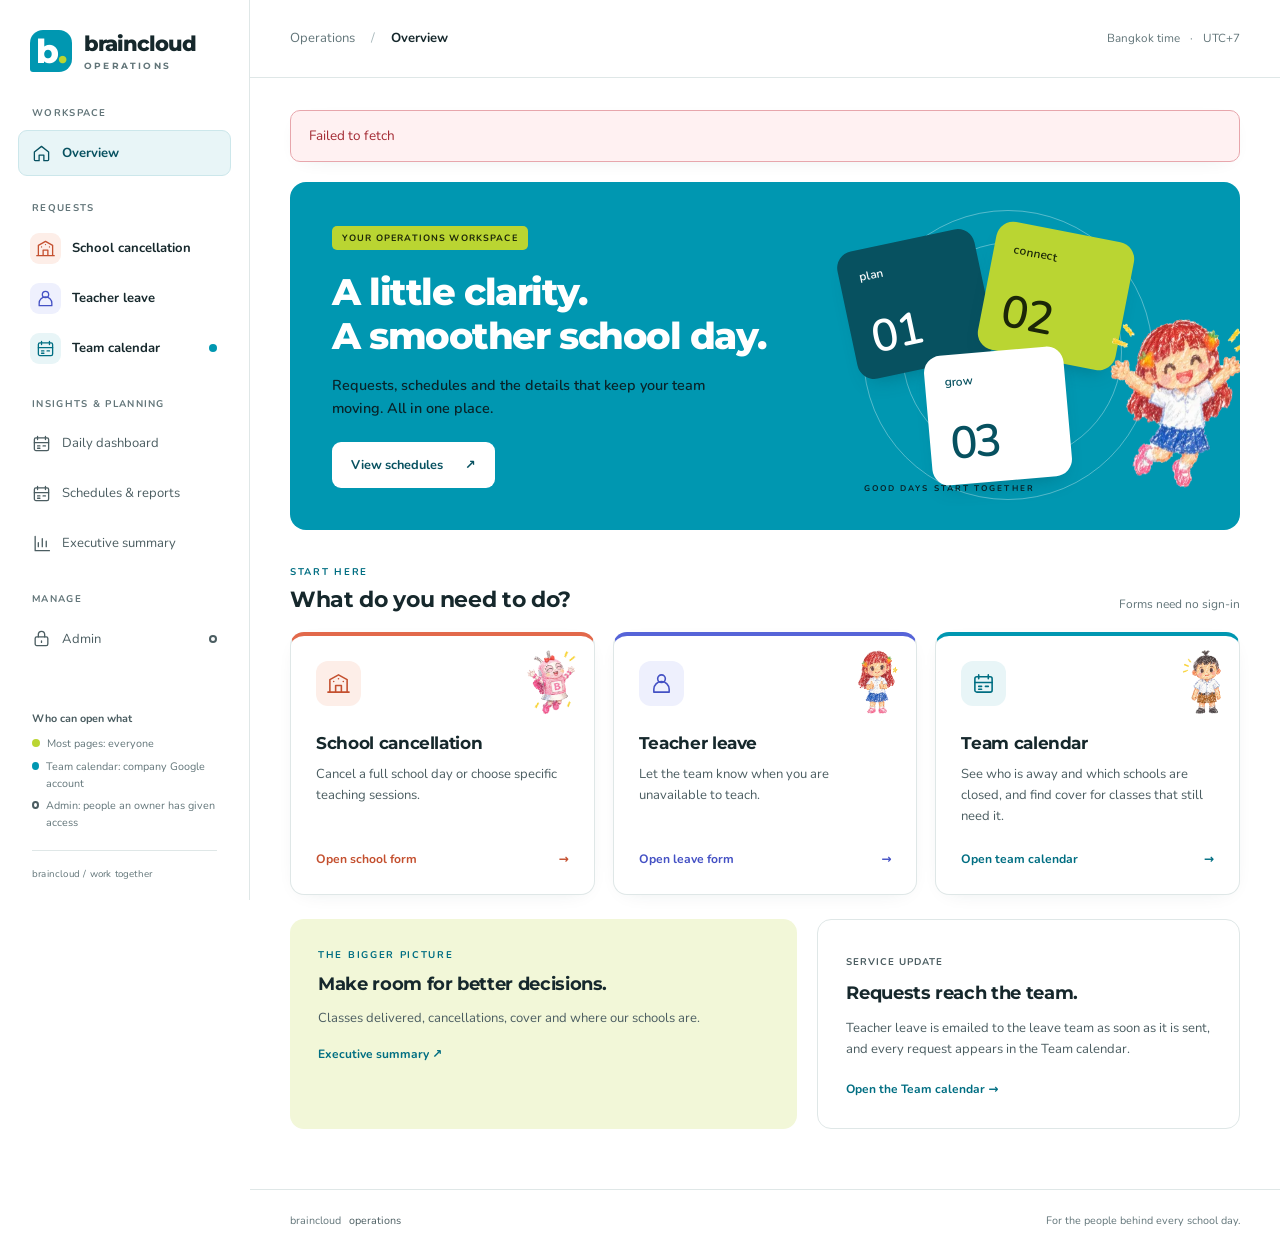
==== index.html @ 715a1a5d "Panels close with a click outside; title and Close stay pinned" ====
<!doctype html>
<html lang="en">
  <head>
    <meta charset="utf-8" />
    <meta
      name="viewport"
      content="width=device-width,initial-scale=1,viewport-fit=cover"
    />
    <!-- Google sign-in reads the page origin from the referrer; send only the
         origin to other sites (never the path or #fragment). The LINE entry
         pages keep no-referrer because their address can carry a token. -->
    <meta name="referrer" content="strict-origin-when-cross-origin" />
    <meta
      http-equiv="Content-Security-Policy"
      content="default-src 'self'; script-src 'self' https://accounts.google.com/gsi/client; style-src 'self' https://accounts.google.com/gsi/style; frame-src https://accounts.google.com/gsi/; img-src 'self' data: blob: https://profile.line-scdn.net; connect-src 'self' https://*.supabase.co https://accounts.google.com/gsi/; object-src 'none'; base-uri 'none'; form-action 'self'"
    />
    <title>Braincloud Operations</title>
    <link rel="stylesheet" href="styles.css?v=10f38cf10e5f" />
  </head>
  <body>
    <a class="skip-link" href="#main-content">Skip to content</a>
    <header class="app-header">
      <div class="header-location">
        <span class="header-product">Operations</span
        ><span class="header-divider" aria-hidden="true">/</span
        ><span id="page-name">Overview</span>
      </div>
      <div class="header-tools">
        <span class="timezone"
          >Bangkok time <span aria-hidden="true">·</span> UTC+7</span
        ><button
          id="menu-toggle"
          type="button"
          class="secondary"
          aria-expanded="false"
          aria-controls="primary-navigation"
          hidden=""
        >
          Menu
        </button>
      </div>
    </header>
    <aside class="sidebar" id="primary-navigation">
      <a class="brand" href="#home"
        ><span class="brand-mark" aria-hidden="true">b<span>.</span></span
        ><span
          >braincloud<span class="brand-subtitle">OPERATIONS</span></span
        ></a
      >
      <nav aria-label="Main navigation">
        <p class="nav-label">Workspace</p>
        <a href="#home"
          ><span class="nav-icon" data-icon="home" aria-hidden="true"></span
          >Overview</a
        >
        <p class="nav-label">Requests</p>
        <a href="#school" data-accent="school"
          ><span class="nav-icon" data-icon="school" aria-hidden="true"></span
          >School cancellation</a
        >
        <a href="#teacher" data-accent="teacher"
          ><span class="nav-icon" data-icon="teacher" aria-hidden="true"></span
          >Teacher leave</a
        >
        <a href="#calendar" data-accent="calendar"
          ><span class="nav-icon" data-icon="calendar" aria-hidden="true"></span
          >Team calendar<span
            class="legend-dot is-company nav-dot"
            title="Company Google account"
          ></span
        ></a>
        <p class="nav-label">Insights &amp; planning</p>
        <a href="#dashboard"
          ><span class="nav-icon" data-icon="calendar" aria-hidden="true"></span
          >Daily dashboard</a
        >
        <a href="#operations" data-need="teachers.profile" hidden=""
          ><span class="nav-icon" data-icon="chart" aria-hidden="true"></span
          >Timeline &amp; cover</a
        >
        <a href="#reports"
          ><span class="nav-icon" data-icon="calendar" aria-hidden="true"></span
          >Schedules &amp; reports</a
        >
        <a href="#executive"
          ><span class="nav-icon" data-icon="chart" aria-hidden="true"></span
          >Executive summary</a
        >
        <p class="nav-label">Manage</p>
        <a href="#admin"
          ><span class="nav-icon" data-icon="lock" aria-hidden="true"></span
          >Admin<span
            class="legend-dot is-admin nav-dot"
            title="People an owner has given access"
          ></span
        ></a>
        <a id="open-outside" class="nav-outside" href="./" hidden=""
          ><span class="nav-icon" data-icon="chart" aria-hidden="true"></span
          >Open the full site in your browser</a
        >
      </nav>
      <div id="account" class="account-card" hidden="">
        <span class="small-label">Signed in</span>
        <p>
          <strong id="account-email"></strong>
          <span id="account-role" class="account-role"></span>
          <span id="account-expiry" class="account-role"></span>
        </p>
        <button id="account-signout" type="button" class="secondary small">
          Sign out
        </button>
      </div>
      <div class="sidebar-note">
        <span class="small-label">Who can open what</span>
        <ul class="access-legend">
          <li><span class="legend-dot is-open"></span>Most pages: everyone</li>
          <li>
            <span class="legend-dot is-company"></span>Team calendar: company
            Google account
          </li>
          <li>
            <span class="legend-dot is-admin"></span>Admin: people an owner has
            given access
          </li>
        </ul>
        <span class="sidebar-signature" aria-hidden="true"
          >braincloud / work together</span
        >
      </div>
    </aside>
    <main id="main-content" tabindex="-1">
      <p id="environment" class="notice" hidden=""></p>
      <p id="message" role="status" aria-live="polite"></p>
      <section id="home">
        <div class="home-hero">
          <div class="hero-copy">
            <p class="eyebrow">YOUR OPERATIONS WORKSPACE</p>
            <h1>A little clarity.<br />A smoother school day.</h1>
            <p>
              Requests, schedules and the details that keep your team moving.
              All in one place.
            </p>
            <a class="button-link hero-action" href="#reports"
              >View schedules <span aria-hidden="true">↗</span></a
            >
          </div>
          <div class="hero-art" aria-hidden="true">
            <div class="orbit orbit-one"></div>
            <div class="orbit orbit-two"></div>
            <div class="art-tile tile-teal"><span>plan</span><b>01</b></div>
            <div class="art-tile tile-lime"><span>connect</span><b>02</b></div>
            <div class="art-tile tile-white"><span>grow</span><b>03</b></div>
            <span class="art-caption">GOOD DAYS START TOGETHER</span>
            <img
              class="hero-mascot"
              src="characters/girl-cheer.webp?v=10f38cf10e5f"
              alt=""
              loading="lazy"
              decoding="async"
              draggable="false"
            />
          </div>
        </div>
        <div class="section-heading">
          <div>
            <p class="eyebrow">START HERE</p>
            <h2>What do you need to do?</h2>
          </div>
          <span class="subtle">Forms need no sign-in</span>
        </div>
        <div class="cards action-cards">
          <a href="#school" data-accent="school"
            ><span class="card-top"
              ><span
                class="card-icon teal"
                data-icon="school"
                aria-hidden="true"
              ></span
              ><img
                class="card-character"
                src="characters/robot-b-cheer.webp?v=10f38cf10e5f"
                alt=""
                loading="lazy"
                decoding="async"
                draggable="false"
            /></span>
            <h2>School cancellation</h2>
            <p>
              Cancel a full school day or choose specific teaching sessions.
            </p>
            <span class="card-link"
              >Open school form <span aria-hidden="true">→</span></span
            ></a
          >
          <a href="#teacher" data-accent="teacher"
            ><span class="card-top"
              ><span
                class="card-icon lime"
                data-icon="teacher"
                aria-hidden="true"
              ></span
              ><img
                class="card-character"
                src="characters/girl-thumbs.webp?v=10f38cf10e5f"
                alt=""
                loading="lazy"
                decoding="async"
                draggable="false"
            /></span>
            <h2>Teacher leave</h2>
            <p>Let the team know when you are unavailable to teach.</p>
            <span class="card-link"
              >Open leave form <span aria-hidden="true">→</span></span
            ></a
          >
          <a href="#calendar" data-accent="calendar"
            ><span class="card-top"
              ><span
                class="card-icon neutral"
                data-icon="calendar"
                aria-hidden="true"
              ></span
              ><img
                class="card-character"
                src="characters/boy-neutral.webp?v=10f38cf10e5f"
                alt=""
                loading="lazy"
                decoding="async"
                draggable="false"
            /></span>
            <h2>Team calendar</h2>
            <p>
              See who is away and which schools are closed, and find cover for
              classes that still need it.
            </p>
            <span class="card-link"
              >Open team calendar <span aria-hidden="true">→</span></span
            ></a
          >
        </div>
        <div class="home-bottom">
          <div class="insights-panel">
            <p class="eyebrow">THE BIGGER PICTURE</p>
            <h2>Make room for better decisions.</h2>
            <p>
              Classes delivered, cancellations, cover and where our schools are.
            </p>
            <div class="text-links">
              <a href="#executive"
                >Executive summary <span aria-hidden="true">↗</span></a
              >
            </div>
          </div>
          <aside class="notice-panel">
            <span class="status-tag">Service update</span>
            <h2>Requests reach the team.</h2>
            <p>
              Teacher leave is emailed to the leave team as soon as it is sent,
              and every request appears in the Team calendar.
            </p>
            <a href="#calendar"
              >Open the Team calendar <span aria-hidden="true">→</span></a
            >
          </aside>
        </div>
      </section>
      <section id="school" hidden="" class="workspace-page">
        <div class="page-heading has-mascot" data-accent="school">
          <img
            class="hero-character"
            src="characters/robot-b-cheer.webp?v=10f38cf10e5f"
            alt=""
            loading="lazy"
            decoding="async"
            draggable="false"
          />
          <p class="eyebrow">SCHOOL REQUEST</p>
          <span class="access-chip" data-access="open">Open to everyone</span>
          <h1>School cancellation</h1>
          <p class="lead">
            Keep teaching plans up to date. Submit a full-day or
            selected-session cancellation.
          </p>
        </div>

        <div class="form-layout">
          <form id="school-form">
            <fieldset class="form-section">
              <legend><span class="step-number">01</span>School details</legend>
              <p class="field-note">
                Tell us which school this request is for.
              </p>
              <label
                >Submitted by<input
                  name="user_name"
                  required=""
                  maxlength="120"
                  autocomplete="name"
                  placeholder="Your full name" /></label
              ><label
                >School<select
                  name="school_code"
                  id="school-select"
                  required=""
                >
                  <option value="">Select a school</option>
                </select></label
              >
            </fieldset>
            <fieldset class="form-section">
              <legend>
                <span class="step-number">02</span>Dates &amp; sessions
              </legend>
              <p class="field-note">
                Choose the period affected by the cancellation.
              </p>
              <div class="row">
                <label
                  >Start date<input
                    type="date"
                    name="start_date"
                    required="" /></label
                ><label
                  >End date<input type="date" name="end_date" required=""
                /></label>
              </div>
              <label
                >Type<select name="type">
                  <option value="Whole Day">Whole day</option>
                  <option value="Partial">Selected sessions</option>
                </select></label
              >
              <div id="session-selector" hidden="">
                <button type="button" id="load-sessions" class="secondary">
                  Load sessions for these dates
                </button>
                <fieldset id="session-options">
                  <legend>Affected sessions</legend>
                </fieldset>
              </div>
            </fieldset>
            <fieldset class="form-section">
              <legend>
                <span class="step-number">03</span>A little context
              </legend>
              <p class="field-note">Help the team understand the change.</p>
              <label
                >Reason (optional)<textarea
                  name="reason"
                  maxlength="2000"
                  rows="4"
                  placeholder="Anything the team should know."
                  aria-describedby="school-privacy"
                ></textarea
                ><small id="school-privacy" class="input-hint"
                  >Only the leave team (HR and administrators) can see your
                  reason.</small
                ></label
              >
            </fieldset>
            <div class="form-actions">
              <p>
                Check the details, then send once.<br />The team takes it from
                there.
              </p>
              <button type="submit">Send</button>
            </div>
          </form>
          <aside class="form-guide">
            <span
              class="guide-icon"
              data-icon="school"
              aria-hidden="true"
            ></span>
            <p class="eyebrow">GOOD TO KNOW</p>
            <h2>Send it, and the team takes it from there.</h2>
            <ol class="next-steps">
              <li>
                <strong>Send it once</strong
                ><span>Check the dates and send. No approval is needed.</span>
              </li>
              <li>
                <strong>The team takes it from there</strong
                ><span
                  >The office updates the teaching schedule for that
                  school.</span
                >
              </li>
            </ol>
            <div class="guide-note">
              <strong>Bangkok time</strong>
              <p>All dates and times use Asia/Bangkok (UTC+7).</p>
            </div>
          </aside>
        </div>
      </section>
      <section id="teacher" hidden="" class="workspace-page">
        <div class="page-heading has-mascot" data-accent="teacher">
          <img
            class="hero-character"
            src="characters/girl-thumbs.webp?v=10f38cf10e5f"
            alt=""
            loading="lazy"
            decoding="async"
            draggable="false"
          />
          <p class="eyebrow">TEACHER REQUEST</p>
          <span class="access-chip" data-access="open">Open to everyone</span>
          <h1>Teacher leave</h1>
          <p class="lead">
            Share your leave dates so the team can plan teaching coverage.
          </p>
        </div>

        <div class="form-layout">
          <form id="teacher-form">
            <fieldset class="form-section">
              <legend><span class="step-number">01</span>Your details</legend>
              <p class="field-note">
                Tell us who is submitting and who will be away.
              </p>
              <label
                >Submitted by<input
                  name="user_name"
                  required=""
                  maxlength="120"
                  autocomplete="name"
                  placeholder="Your full name" /></label
              ><label
                >Teacher or staff member<select
                  name="teacher_id"
                  id="teacher-select"
                  required=""
                >
                  <option value="">Select a person</option>
                </select></label
              >
            </fieldset>
            <fieldset class="form-section">
              <legend>
                <span class="step-number">02</span>When you are away
              </legend>
              <p class="field-note">
                Use Bangkok time for the full period of leave.
              </p>
              <div class="row">
                <label
                  >Start date<input
                    type="date"
                    name="start_date"
                    required="" /></label
                ><label
                  >End date<input type="date" name="end_date" required=""
                /></label>
              </div>
              <div class="row">
                <label
                  >Start time<input
                    type="time"
                    name="startTime"
                    value="08:00"
                    required="" /></label
                ><label
                  >End time<input
                    type="time"
                    name="endTime"
                    value="16:00"
                    required=""
                /></label>
              </div>
            </fieldset>
            <fieldset class="form-section">
              <legend><span class="step-number">03</span>Leave details</legend>
              <p class="field-note">
                Choose a leave type and add any useful context.
              </p>
              <fieldset class="choice-cards">
                <legend>Leave type</legend>
                <div class="choice-grid">
                  <label class="choice-card"
                    ><input
                      type="radio"
                      name="type"
                      value="Sick"
                      checked=""
                    /><span
                      class="choice-icon"
                      data-icon="sick"
                      aria-hidden="true"
                    ></span
                    ><span class="choice-title">Sick leave</span
                    ><span class="choice-note"
                      >Unwell or a medical visit</span
                    ></label
                  ><label class="choice-card"
                    ><input type="radio" name="type" value="Annual" /><span
                      class="choice-icon"
                      data-icon="annual"
                      aria-hidden="true"
                    ></span
                    ><span class="choice-title">Annual leave</span
                    ><span class="choice-note">Planned time off</span></label
                  ><label class="choice-card"
                    ><input type="radio" name="type" value="Other" /><span
                      class="choice-icon"
                      data-icon="other"
                      aria-hidden="true"
                    ></span
                    ><span class="choice-title">Other</span
                    ><span class="choice-note"
                      >Add the reason below</span
                    ></label
                  >
                </div>
              </fieldset>
              <label
                >Reason (optional)<textarea
                  name="reason"
                  maxlength="2000"
                  rows="4"
                  placeholder="Anything the team should know."
                  aria-describedby="teacher-privacy"
                ></textarea
                ><small id="teacher-privacy" class="input-hint"
                  >Only the leave team (HR and administrators) can see your
                  reason.</small
                ></label
              >
            </fieldset>
            <div class="form-actions">
              <p>
                Check the details, then send once.<br />The team takes it from
                there.
              </p>
              <button type="submit">Send</button>
            </div>
            <p class="privacy-line">
              Colleagues see only your name, dates and times; the leave type and
              reason are seen only by the leave team (HR and administrators).
            </p>
          </form>
          <aside class="form-guide">
            <span
              class="guide-icon"
              data-icon="teacher"
              aria-hidden="true"
            ></span>
            <p class="eyebrow">GOOD TO KNOW</p>
            <h2>Let the team know. They take it from there.</h2>
            <ol class="next-steps">
              <li>
                <strong>Send it once</strong
                ><span>Check the dates and send. No approval is needed.</span>
              </li>
              <li>
                <strong>The team takes it from there</strong
                ><span
                  >The office arranges cover for your classes, and your leave
                  shows in the Team calendar.</span
                >
              </li>
            </ol>
            <div class="guide-note">
              <strong>Bangkok time</strong>
              <p>All dates and times use Asia/Bangkok (UTC+7).</p>
            </div>
          </aside>
        </div>
      </section>
      <section id="calendar" hidden="" class="workspace-page">
        <div class="page-heading has-mascot" data-accent="calendar">
          <img
            class="hero-character"
            src="characters/boy-neutral.webp?v=10f38cf10e5f"
            alt=""
            loading="lazy"
            decoding="async"
            draggable="false"
          />
          <p class="eyebrow">TEAM CALENDAR</p>
          <span class="access-chip" data-access="company"
            >Company Google account</span
          >
          <h1>Who is away, which schools are closed</h1>
          <p class="lead">
            Read-only for everyone with a company Google account. Editing needs
            access given by an owner.
          </p>
        </div>
        <p class="privacy-note" role="note">
          Leave information is personal. It is shared here only to arrange
          classes and cover — please keep it internal and ask the person
          directly for any details.
        </p>
        <div id="team-signin" class="team-signin" hidden="">
          <p>Sign in with your company Google account to see the calendar.</p>
          <div id="team-signin-button"></div>
          <p id="team-signin-note" class="muted-line" role="status"></p>
        </div>
        <div id="team-calendar-wrap" hidden="">
          <div id="team-calendar-root" class="calendar-workspace"></div>
        </div>
      </section>
      <section id="dashboard" hidden class="workspace-page">
        <div class="page-heading has-mascot">
          <img
            class="hero-character"
            src="characters/robot-r-neutral.webp?v=10f38cf10e5f"
            alt=""
            loading="lazy"
            decoding="async"
            draggable="false"
          />
          <p class="eyebrow">THE SCHOOL DAY</p>
          <span class="access-chip" data-access="open">Open to everyone</span>
          <h1>Daily dashboard</h1>
          <p class="lead">
            Classes, cover and changes. Today's picture, in one place.
          </p>
        </div>
        <form class="inline-form dashboard-date">
          <label>Date<input type="date" name="date" required /></label
          ><button>Refresh day</button
          ><button type="button" id="dashboard-today" class="secondary">
            Today</button
          ><label class="check-label"
            ><input type="checkbox" id="dashboard-auto" checked /> Auto refresh
            · 1 min</label
          >
        </form>
        <p id="dashboard-note" role="status"></p>
        <div
          id="dashboard-metrics"
          class="dashboard-metrics"
          aria-label="Filter by class status"
        ></div>
        <div class="dashboard-filters">
          <label
            >View<select id="dashboard-view">
              <option value="schedule">Class schedule</option>
              <option value="groups">School groups</option>
              <option value="cancellations">Cancellations</option>
              <option value="absence">Teacher unavailability</option>
            </select></label
          >
          <label
            >Filter by<select id="dashboard-filter-mode">
              <option value="teacher">Teacher</option>
              <option value="school">School</option>
              <option value="group">School group</option>
              <option value="coordinator">Coordinator</option>
            </select></label
          >
          <label
            >Selection<select id="dashboard-filter">
              <option value="">All</option>
            </select></label
          >
        </div>
        <button id="dashboard-timeline" type="button" class="secondary">
          Open this day in Timeline
        </button>
        <div id="dashboard-results" class="dashboard-results"></div>
      </section>
      <section id="reports" hidden="" class="workspace-page">
        <div class="page-heading has-mascot">
          <img
            class="hero-character"
            src="characters/robot-b-wave.webp?v=10f38cf10e5f"
            alt=""
            loading="lazy"
            decoding="async"
            draggable="false"
          />
          <p class="eyebrow">OPERATIONS REPORT</p>
          <span class="access-chip" data-access="open">Open to everyone</span>
          <h1>Schedules &amp; reports</h1>
          <p class="lead">
            Find a schedule, follow a request or review school activity.
          </p>
        </div>

        <form id="report-form" class="inline-form">
          <label>Start date<input type="date" name="start" required="" /></label
          ><label>End date<input type="date" name="end" required="" /></label
          ><label
            >Report<select name="report">
              <option value="schedule">Teaching schedule</option>
              <option value="summary">School summary</option>
              <option value="requests">Requests</option>
              <option value="availability">Teacher unavailability</option>
            </select></label
          ><button>View report</button>
        </form>
        <p id="report-note"></p>
        <div id="report-output" class="table-wrap">
          <div class="empty-panel">
            <span data-icon="calendar" aria-hidden="true"></span>
            <h2>Your report starts here.</h2>
            <p>Choose a date range and report, then select View report.</p>
          </div>
        </div>
      </section>
      <section id="executive" hidden="" class="workspace-page">
        <div class="page-heading has-mascot">
          <img
            class="hero-character"
            src="characters/girl-cheer.webp?v=10f38cf10e5f"
            alt=""
            loading="lazy"
            decoding="async"
            draggable="false"
          />
          <p class="eyebrow">OPERATIONS BRIEF</p>
          <span class="access-chip" data-access="open"
            >Open to everyone · more when signed in</span
          >
          <h1>Executive summary</h1>
          <p class="lead">
            How many classes ran, why the others did not, and where. From the
            TMS schedule; trial schools and internal training are excluded.
          </p>
        </div>

        <form id="executive-form" class="brief-form">
          <div class="brief-presets" role="group" aria-label="Period">
            <button type="button" class="chip" data-preset="month">
              This month
            </button>
            <button type="button" class="chip" data-preset="last-month">
              Last month
            </button>
            <button type="button" class="chip" data-preset="quarter">
              Last 3 months
            </button>
            <button type="button" class="chip" data-preset="year">
              Last 12 months
            </button>
          </div>
          <div class="row">
            <label
              >Start date<input type="date" name="start" required=""
            /></label>
            <label>End date<input type="date" name="end" required="" /></label>
          </div>
          <details class="brief-filters">
            <summary>
              Filters
              <span id="executive-filter-summary" class="filter-summary"
                >(optional): all schools</span
              >
            </summary>
            <p class="filter-help">
              Tap a group to include only its schools; tap again to remove it.
              Add schools to narrow further. The summary updates straight away.
            </p>
            <div
              id="executive-groups"
              class="tone-filters"
              role="group"
              aria-label="School groups"
            ></div>
            <div class="filter-pickers">
              <div>
                <label
                  >Add a school<select id="executive-school-pick"></select
                ></label>
                <ul
                  id="executive-school-chips"
                  class="filter-chips"
                  aria-label="Chosen schools"
                ></ul>
              </div>
              <div id="executive-teacher-filter" hidden="">
                <label
                  >Add a teacher (original or actual)<select
                    id="executive-teacher-pick"
                  ></select
                ></label>
                <ul
                  id="executive-teacher-chips"
                  class="filter-chips"
                  aria-label="Chosen teachers"
                ></ul>
              </div>
            </div>
            <button
              id="executive-clear-filters"
              type="button"
              class="secondary"
              hidden=""
            >
              Clear filters
            </button>
          </details>
          <button>Load executive summary</button>
        </form>
        <p id="executive-note" role="status"></p>
        <div id="executive-output" hidden="">
          <div class="brief-head">
            <p id="brief-period" class="brief-period"></p>
            <button id="copy-executive" class="secondary" type="button">
              Copy brief
            </button>
          </div>
          <div id="brief-kpis" class="brief-kpis"></div>
          <ul id="brief-checks" class="brief-checks"></ul>
          <section class="brief-panel" aria-labelledby="brief-trend-title">
            <h2 id="brief-trend-title">Trend</h2>
            <ul class="brief-legend" aria-hidden="true">
              <li data-key="NORMAL">Delivered</li>
              <li data-key="COVERED">Delivered by a cover teacher</li>
              <li data-key="CANCEL_SCHOOL">Cancelled by school</li>
              <li data-key="CANCEL_BC">Cancelled by Braincloud</li>
            </ul>
            <div id="brief-trend" class="brief-trend"></div>
            <details>
              <summary>Trend as a table</summary>
              <div id="brief-trend-table" class="table-wrap"></div>
            </details>
          </section>
          <div class="brief-grid">
            <section class="brief-panel" aria-labelledby="brief-groups-title">
              <h2 id="brief-groups-title">By school group</h2>
              <div id="brief-groups" class="brief-groups"></div>
            </section>
            <section class="brief-panel" aria-labelledby="brief-top-title">
              <h2 id="brief-top-title">Most cancellations by schools</h2>
              <ol id="brief-top-schools" class="brief-top"></ol>
            </section>
          </div>
          <section class="brief-panel" aria-labelledby="brief-map-title">
            <div class="map-head">
              <h2 id="brief-map-title">Where our schools are</h2>
              <div class="segmented" role="group" aria-label="The map shows">
                <button
                  type="button"
                  data-map-mode="schools"
                  aria-pressed="true"
                >
                  Schools served
                </button>
                <button
                  type="button"
                  data-map-mode="classes"
                  aria-pressed="false"
                >
                  Classes delivered
                </button>
              </div>
            </div>
            <div class="map-layout">
              <figure class="map-figure">
                <div id="brief-map" class="brief-map"></div>
                <ul id="brief-map-legend" class="map-legend"></ul>
                <figcaption>
                  Province boundaries: Natural Earth (public domain). School
                  locations: entered by administrators or from © OpenStreetMap
                  contributors.
                </figcaption>
              </figure>
              <div class="map-side">
                <div
                  id="brief-map-detail"
                  class="map-detail"
                  aria-live="polite"
                >
                  <p class="brief-empty">
                    Choose a province on the map or in the list.
                  </p>
                </div>
                <h3>Provinces</h3>
                <ol id="brief-map-list" class="map-list"></ol>
              </div>
            </div>
          </section>
          <section class="brief-panel" aria-labelledby="brief-workload-title">
            <h2 id="brief-workload-title">Teaching workload</h2>
            <div id="brief-workload" class="brief-workload"></div>
          </section>
          <details class="brief-details">
            <summary>Detailed tables</summary>
            <div id="executive-totals" class="report-totals"></div>
            <h2>Class status</h2>
            <div id="executive-status" class="report-bars"></div>
            <h2>School groups</h2>
            <div id="executive-group-table" class="table-wrap"></div>
            <h2>School workload</h2>
            <p>
              An active week has at least 5 recorded sessions and at least 20%
              of that school's busiest week in this selection. Weeks start on
              Monday in Asia/Bangkok. The 40-week projection is an estimate, not
              an annual actual or payment total.
            </p>
            <div id="executive-school-table" class="table-wrap"></div>
            <h2>School details</h2>
            <div id="executive-school-details"></div>
            <h2>Student counts by school and year</h2>
            <p>
              School totals from the student-count reference. Missing or
              conflicting counts are not shown as zero.
            </p>
            <div id="executive-students" class="table-wrap"></div>
            <div id="executive-teacher-section">
              <h2>Teacher responsibility</h2>
              <p>
                Assigned sessions are split into normal, covered by another
                teacher, and cancelled. Covering is additional work; taught
                excludes cancellations. Historic teachers remain in the totals.
              </p>
              <div id="executive-teacher-table" class="table-wrap"></div>
            </div>
            <h2>Recorded volume by year</h2>
            <div id="executive-year-table" class="table-wrap"></div>
            <h2>Recorded volume by day</h2>
            <p>
              Dates without records are omitted. Missing records do not
              establish a confirmed zero.
            </p>
            <div id="executive-day-table" class="table-wrap"></div>
            <h2>Definitions</h2>
            <ul class="brief-definitions">
              <li>
                <strong>Scheduled</strong>: classes in the TMS schedule,
                including cancelled ones. Classes removed from TMS after they
                were first scheduled are not counted.
              </li>
              <li>
                <strong>Delivered</strong>: not cancelled, taught by the planned
                teacher or a cover teacher, as recorded in TMS. This is not an
                attendance check.
              </li>
              <li>
                <strong>Saved by cover</strong>: covered classes ÷ (covered +
                cancelled by Braincloud), the share of classes the planned
                teacher could not teach that another teacher took. Days when 10
                or more teachers had classes cancelled by Braincloud (mass
                cancellations such as floods) are left out of this ratio; they
                still count as cancelled.
              </li>
              <li>
                <strong>Teacher leave days</strong>: Monday–Friday days in leave
                requests, one per teacher per day; rejected or withdrawn
                requests are left out. Not shown for a school or group filter.
              </li>
              <li>
                <strong>Busiest moment</strong>: the most delivered classes
                running at the same time. A typical school day is the median of
                each Monday–Friday's busiest moment.
              </li>
              <li>
                <strong>Compared with</strong>: a range starting on the 1st is
                compared with the same days of the months before; any other
                range with the same number of days just before it.
              </li>
            </ul>
          </details>
        </div>
        <div class="empty-panel report-placeholder">
          <span data-icon="chart" aria-hidden="true"></span>
          <h2>A clearer view of teaching.</h2>
          <p>Select dates and optional filters, then load your summary.</p>
        </div>
      </section>
      <section id="operations" hidden="" class="workspace-page is-locked">
        <div class="page-heading has-mascot">
          <img
            class="hero-character"
            src="characters/boy-confused.webp?v=10f38cf10e5f"
            alt=""
            loading="lazy"
            decoding="async"
            draggable="false"
          />
          <p class="eyebrow">DAILY WORKSPACE</p>
          <span class="access-chip" data-access="admin"
            >People given access</span
          >
          <h1>Timeline &amp; cover planning</h1>
          <p class="lead">
            A shared view of the day, with space to explore cover options.
          </p>
        </div>

        <div class="timeline-locked">
          <p>
            The timeline is for people given access (Manager level and above).
            Sign in on the <a href="#admin">Admin page</a> with your company
            Google account.
          </p>
        </div>
        <form id="daily-form" class="inline-form">
          <label>Date<input type="date" name="date" required="" /></label>
          <button>Load day</button>
        </form>
        <p id="daily-note" role="status"></p>
        <div id="daily-output" hidden="">
          <button id="copy-daily" class="secondary">Copy daily update</button>
          <h2>Teaching timeline</h2>
          <p>
            Times are in Asia/Bangkok. Leave reasons are private. A gap does not
            confirm that a teacher is available.
          </p>
          <div id="daily-timeline" class="table-wrap"></div>
          <div id="daily-sessions" class="table-wrap"></div>
          <h2>Recorded unavailability</h2>
          <div id="daily-leave" class="table-wrap"></div>
          <h2>Requests</h2>
          <div id="daily-requests" class="table-wrap"></div>
          <h2>Cover simulator</h2>
          <p>
            Try cover assignments or cancellations locally. Nothing is saved to
            the schedule. Confirm qualifications, travel time and availability
            with the team before making an actual change.
          </p>
          <form id="cover-form">
            <label
              >Session<select
                id="cover-session"
                name="session"
                required=""
              ></select
            ></label>
            <label
              >Proposed teacher<select
                id="cover-teacher"
                name="teacher"
                required=""
              ></select
            ></label>
            <button>Try assignment</button>
            <button type="button" id="cancel-simulated" class="secondary">
              Try cancellation
            </button>
          </form>
          <div id="cover-output" class="table-wrap"></div>
          <button id="copy-cover" class="secondary">
            Copy proposed changes
          </button>
          <button id="clear-cover" class="secondary">
            Clear proposed changes
          </button>
        </div>
        <div class="empty-panel report-placeholder">
          <span data-icon="workspace" aria-hidden="true"></span>
          <h2>Make a plan for the day.</h2>
          <p>
            Choose a date to see teaching sessions and recorded unavailability.
          </p>
        </div>
      </section>
      <section id="admin" hidden="" class="workspace-page">
        <div class="page-heading">
          <p class="eyebrow">ADMINISTRATION</p>
          <span class="access-chip" data-access="admin"
            >People given access</span
          >
          <h1>Administrator workspace</h1>
          <p class="lead">
            Review requests, manage reminders and prepare files for payment
            review.
          </p>
        </div>

        <div id="login-panel" class="login-panel">
          <div class="login-emblem" data-icon="lock" aria-hidden="true"></div>
          <h2>Welcome back.</h2>
          <p class="field-note">
            Sign in with your company Google account. What you can see and
            change depends on the access an owner has given you.
          </p>
          <div id="admin-signin-button" class="signin-slot"></div>
          <p id="admin-signin-note" class="muted-line" role="status"></p>
          <details class="emergency-login">
            <summary>Emergency administrator password</summary>
            <form id="login-form">
              <p class="input-hint">
                For when Google sign-in is unavailable. Changes made this way
                are logged as "Administrator password", not by name.
              </p>
              <label
                >Administrator password<input
                  type="password"
                  name="password"
                  required=""
                  minlength="14"
                  maxlength="256"
                  autocomplete="current-password" /></label
              ><button type="submit">Sign in with password</button>
            </form>
          </details>
          <p class="input-hint login-note">
            You stay signed in on this device for 7 days. Sign out when you
            finish on a shared device.
          </p>
        </div>
        <div id="admin-workspace" hidden="">
          <p id="emergency-banner" class="notice emergency-banner" hidden="">
            Signed in with the emergency administrator password: changes are
            logged without a name. Use your Google account when you can.
          </p>
          <p class="admin-calendar-note">
            Leave and school closures are in the
            <a href="#calendar">Team calendar</a>. Signed in, you see there what
            your access allows, and can mark requests handled or edit them if
            you have that permission.
          </p>
          <div
            class="admin-tabs"
            role="group"
            aria-label="Administrator sections"
          >
            <button
              type="button"
              data-admin-tab="settings"
              data-need="leave.details system finance.export"
              aria-pressed="true"
            >
              Requests &amp; settings</button
            ><button
              type="button"
              data-admin-tab="directory"
              data-need="directory.edit"
              aria-pressed="false"
            >
              People &amp; schools</button
            ><button
              type="button"
              data-admin-tab="profiles"
              data-need="teachers.profile"
              aria-pressed="false"
            >
              Teacher profiles</button
            ><button
              type="button"
              data-admin-tab="connections"
              data-need="teachers.profile"
              aria-pressed="false"
            >
              Connections</button
            ><button type="button" data-admin-tab="access" aria-pressed="false">
              <span id="access-tab-label">My activity</span>
            </button>
          </div>

          <div class="admin-panel" data-admin-panel="directory" hidden="">
            <section
              id="admin-directory"
              class="directory-workspace"
              aria-labelledby="directory-title"
            >
              <p class="eyebrow">DIRECTORY</p>
              <h2 id="directory-title">People &amp; schools</h2>
              <p>
                Keep names, nicknames, FT/PT and status up to date. New people
                from TMS still arrive automatically; edits here are never
                overwritten by the sync.
              </p>
              <div id="directory-root"></div>
            </section>
          </div>
          <div class="admin-panel" data-admin-panel="profiles" hidden="">
            <section
              id="teacher-profiles"
              class="directory-workspace"
              aria-labelledby="profiles-title"
            >
              <p class="eyebrow">TEACHER PROFILES</p>
              <h2 id="profiles-title">Teacher profiles</h2>
              <p>
                Facts from the TMS schedule and leave records, for coaching
                conversations. Not a score or grade. Leave reasons are not
                shown, and each view is recorded in the audit log.
              </p>
              <form id="profile-form" class="profile-form">
                <label
                  >Teacher<select id="profile-teacher" required=""></select
                ></label>
                <div class="brief-presets" role="group" aria-label="Period">
                  <button
                    type="button"
                    class="chip"
                    data-profile-preset="quarter"
                  >
                    Last 3 months
                  </button>
                  <button type="button" class="chip" data-profile-preset="year">
                    Last 12 months
                  </button>
                </div>
                <div class="row">
                  <label
                    >Start date<input type="date" name="start" required=""
                  /></label>
                  <label
                    >End date<input type="date" name="end" required=""
                  /></label>
                </div>
                <button>Show profile</button>
              </form>
              <p id="profile-note" role="status"></p>
              <div id="profile-output" hidden=""></div>
            </section>
          </div>
          <div class="admin-panel" data-admin-panel="connections" hidden="">
            <section id="attendance-report" class="attendance-workspace">
              <p class="eyebrow">PRIVATE REPORT · PREVIEW</p>
              <h2>Teaching &amp; classroom connections</h2>
              <p>
                Compare scheduled times with recorded joins and departures
                across all available schools.
              </p>
              <form id="attendance-form" class="inline-form">
                <label
                  >Start date<input type="date" name="start" required
                /></label>
                <label>End date<input type="date" name="end" required /></label>
                <label
                  >School<select name="school">
                    <option value="">All schools</option>
                  </select></label
                >
                <label
                  >Teacher<select name="teacher">
                    <option value="">All teachers</option>
                  </select></label
                >
                <button>Load connection report</button>
              </form>
              <div class="toolbar" data-need="finance.export">
                <button
                  type="button"
                  class="secondary"
                  data-attendance-export="xlsx"
                  disabled
                >
                  Export Excel</button
                ><button
                  type="button"
                  class="secondary"
                  data-attendance-export="csv"
                  disabled
                >
                  Export CSV
                </button>
              </div>
              <p class="input-hint">
                Asia/Bangkok · Classroom times describe the attendant account,
                not individual student attendance. Missing events mean “not
                recorded”. Summaries use the scheduled period plus 30 minutes on
                either side; details retain all events.
              </p>
              <p id="attendance-note" role="status">
                Load a date range to see collection coverage and session
                details.
              </p>
              <div id="attendance-output"></div>
            </section>
          </div>
          <div class="admin-panel" data-admin-panel="settings" hidden="">
            <div data-need="leave.details">
              <h2>Recent requests</h2>
              <button id="load-requests" class="secondary">
                Load recent requests
              </button>
              <div id="admin-requests" class="table-wrap"></div>
            </div>
            <div data-need="system">
              <h2>Email notifications</h2>
              <p>
                New teacher leave requests are emailed from the company Google
                Workspace account to the leave recipients set in its Apps Script
                project; the mailer checks for new mail every minute. A test
                email goes only to the company account, never to the recipients.
              </p>
              <div class="toolbar">
                <button id="email-status" class="secondary">
                  Check email status
                </button>
                <button id="email-test" class="secondary">
                  Send test email
                </button>
              </div>
              <p id="email-note" role="status"></p>
              <h2>Reminders (switched off)</h2>
              <p>
                Reminder times use Asia/Bangkok. Delivery runs on the server and
                requires notification activation. A missed or unconfirmed
                delivery is not replayed automatically.
              </p>
              <button id="load-alarms" class="secondary">Load reminders</button>
              <div id="alarm-output" class="table-wrap"></div>
              <form id="alarm-form">
                <h3 id="alarm-heading">New reminder</h3>
                <label>Time<input type="time" name="time" required="" /></label>
                <label
                  >Label<input name="label" maxlength="120" required=""
                /></label>
                <label
                  ><input type="checkbox" name="is_active" checked="" />
                  Enabled</label
                >
                <button type="submit">Save reminder</button>
                <button type="button" id="new-alarm" class="secondary">
                  Start a new reminder
                </button>
              </form>
              <h2>Data sync</h2>
              <button id="load-jobs" class="secondary">Check job status</button>
              <div id="job-output" class="table-wrap"></div>
            </div>
            <div data-need="finance.export">
              <h2>Export a draft for payment review</h2>
              <p>
                Each export creates a new file. The spreadsheet reviewed and
                adjusted by the team is the final payment record. Exported units
                represent sessions, not currency.
              </p>
              <form id="export-form" class="inline-form">
                <label
                  >Start date<input
                    type="date"
                    name="start"
                    required="" /></label
                ><label
                  >End date<input type="date" name="end" required="" /></label
                ><label
                  >Format<select name="format">
                    <option value="xlsx">Excel (.xlsx)</option>
                    <option value="csv">Details (.csv)</option>
                  </select></label
                ><button>Download a new file</button>
              </form>
            </div>
          </div>
          <div class="admin-panel" data-admin-panel="access" hidden="">
            <section class="access-workspace" aria-labelledby="access-title">
              <p class="eyebrow">ACCESS</p>
              <h2 id="access-title">Access &amp; activity</h2>
              <div id="access-root"></div>
            </section>
          </div>
        </div>
      </section>
    </main>
    <dialog
      id="edit-dialog"
      class="detail-dialog edit-dialog"
      aria-labelledby="edit-heading"
    >
      <form id="edit-form">
        <h3 id="edit-heading">Edit request</h3>
        <p id="edit-details"></p>
        <label class="check-line withdrawn-line"
          ><input type="checkbox" name="withdrawn" /> Withdrawn: hide this
          request from the calendar, reports and profiles</label
        >
        <div class="row">
          <label
            >Start date<input
              type="date"
              name="start_date"
              required="" /></label
          ><label
            >End date<input type="date" name="end_date" required=""
          /></label>
        </div>
        <label>Request type<select name="type" id="edit-type"></select></label>
        <div id="edit-school-fields">
          <label
            >School<select name="school_code" id="edit-school"></select
          ></label>
          <label
            >Selected session IDs (one per line; only for selected
            sessions)<textarea name="session_ids" rows="3"></textarea>
          </label>
          <button type="button" id="edit-check-sessions" class="secondary">
            Check affected sessions
          </button>
        </div>
        <div id="edit-teacher-fields">
          <label
            >Teacher<select name="teacher_id" id="edit-teacher"></select
          ></label>
          <div class="row">
            <label>Start time<input type="time" name="startTime" /></label>
            <label>End time<input type="time" name="endTime" /></label>
          </div>
          <button type="button" id="edit-check-teaching" class="secondary">
            Check teaching coverage
          </button>
        </div>
        <div id="edit-coverage" class="table-wrap"></div>
        <label
          >Reason<textarea name="reason" maxlength="2000" rows="4"></textarea>
        </label>
        <div class="toolbar">
          <button type="submit">Save changes</button
          ><button type="button" id="edit-close" class="secondary">
            Close
          </button>
        </div>
      </form>
    </dialog>

    <footer>
      <span>braincloud <strong>operations</strong></span
      ><span>For the people behind every school day.</span>
    </footer>
    <script type="module" src="app.mjs?v=10f38cf10e5f"></script>
  </body>
</html>
---- styles.css ----
/* latin */
@font-face {
  font-family: "Montserrat";
  font-style: normal;
  font-weight: 700;
  font-display: swap;
  src: url(./montserrat-700.woff2) format("woff2");
  unicode-range:
    U+0000-00FF, U+0131, U+0152-0153, U+02BB-02BC, U+02C6, U+02DA, U+02DC,
    U+0304, U+0308, U+0329, U+2000-206F, U+20AC, U+2122, U+2191, U+2193, U+2212,
    U+2215, U+FEFF, U+FFFD;
}
/* latin */
@font-face {
  font-family: "Montserrat";
  font-style: normal;
  font-weight: 800;
  font-display: swap;
  src: url(./montserrat-800.woff2) format("woff2");
  unicode-range:
    U+0000-00FF, U+0131, U+0152-0153, U+02BB-02BC, U+02C6, U+02DA, U+02DC,
    U+0304, U+0308, U+0329, U+2000-206F, U+20AC, U+2122, U+2191, U+2193, U+2212,
    U+2215, U+FEFF, U+FFFD;
}
/* latin */
@font-face {
  font-family: "Nunito";
  font-style: normal;
  font-weight: 400;
  font-display: swap;
  src: url(./nunito-400.woff2) format("woff2");
  unicode-range:
    U+0000-00FF, U+0131, U+0152-0153, U+02BB-02BC, U+02C6, U+02DA, U+02DC,
    U+0304, U+0308, U+0329, U+2000-206F, U+20AC, U+2122, U+2191, U+2193, U+2212,
    U+2215, U+FEFF, U+FFFD;
}
/* latin */
@font-face {
  font-family: "Nunito";
  font-style: normal;
  font-weight: 600;
  font-display: swap;
  src: url(./nunito-600.woff2) format("woff2");
  unicode-range:
    U+0000-00FF, U+0131, U+0152-0153, U+02BB-02BC, U+02C6, U+02DA, U+02DC,
    U+0304, U+0308, U+0329, U+2000-206F, U+20AC, U+2122, U+2191, U+2193, U+2212,
    U+2215, U+FEFF, U+FFFD;
}
/* latin */
@font-face {
  font-family: "Nunito";
  font-style: normal;
  font-weight: 700;
  font-display: swap;
  src: url(./nunito-700.woff2) format("woff2");
  unicode-range:
    U+0000-00FF, U+0131, U+0152-0153, U+02BB-02BC, U+02C6, U+02DA, U+02DC,
    U+0304, U+0308, U+0329, U+2000-206F, U+20AC, U+2122, U+2191, U+2193, U+2212,
    U+2215, U+FEFF, U+FFFD;
}
/* Braincloud Operations. Palette adapted from the score report; see docs/DESIGN_SYSTEM.md. */
/* Restored operational components share the report palette. */
.identity-avatar {
  position: relative;
  overflow: hidden;
}
.identity-avatar img {
  position: absolute;
  inset: 0;
  width: 100%;
  height: 100%;
  object-fit: cover;
}
.detail-dialog {
  border: 1px solid var(--line);
  border-radius: 20px;
  padding: 0;
  width: min(620px, calc(100% - 24px));
  max-width: calc(100% - 24px);
  max-height: 88dvh;
  color: var(--ink);
  background: var(--surface);
}
.detail-dialog::backdrop {
  background: rgba(12, 43, 49, 0.55);
}
.dialog-heading {
  display: flex;
  align-items: center;
  justify-content: space-between;
  gap: 12px;
  padding: 18px 22px;
  background: var(--teal-tint);
  border-bottom: 1px solid var(--line);
}
.dialog-heading h2 {
  margin: 0;
  font-size: 21px;
  min-width: 0;
}
.dialog-body {
  padding: 22px;
  overflow-wrap: anywhere;
}
.dialog-actions {
  display: flex;
  gap: 10px;
  flex-wrap: wrap;
  margin-top: 22px;
}
.review-details {
  display: grid;
  grid-template-columns: minmax(0, 1fr) minmax(0, 2fr);
  gap: 12px;
}
.review-details dt {
  color: var(--muted);
}
.review-details dd {
  margin: 0;
  font-weight: 700;
  white-space: pre-wrap;
}
.date-mode.check-label {
  display: flex;
  flex-direction: row;
  align-items: center;
  gap: 10px;
  margin: 0 0 18px;
}
.check-label input[type="checkbox"] {
  width: 18px;
  height: 18px;
  min-width: 18px;
  flex: none;
}
.session-day {
  border: 1px solid var(--line);
  border-radius: 12px;
  padding: 12px;
  margin: 12px 0;
}
.session-day summary,
.absence-card summary {
  cursor: pointer;
  font-weight: 800;
  padding: 10px 0;
}
.session-choice {
  display: flex !important;
  flex-direction: row !important;
  align-items: flex-start;
  gap: 12px;
  margin: 10px 0 !important;
  padding: 14px;
  border: 1px solid var(--line);
  border-radius: 10px;
  background: var(--surface);
}
.session-choice:has(input:checked) {
  background: var(--lime-tint);
  border-color: var(--lime);
}
.session-choice:has(input:disabled) {
  border-style: dashed;
  background: var(--paper);
}
.session-choice input {
  width: 18px;
  height: 18px;
  flex: none;
}
.session-choice span {
  min-width: 0;
}
.session-choice strong,
.session-choice small {
  display: block;
}
.session-choice small {
  font-weight: 400;
  margin-top: 4px;
}
.text-button {
  background: transparent;
  color: var(--teal-strong);
  border: 0;
  text-decoration: underline;
  font-size: 13px;
}
.conflict-notice {
  margin: 18px;
  padding: 18px;
  background: #fff4df;
  color: #704600;
  border-left: 4px solid #d8a13b;
  border-radius: 8px;
}
.history-card {
  margin: 14px 0;
  border: 1px solid var(--line);
  padding: 18px;
  border-radius: 12px;
}
.history-card h3 {
  margin: 0 0 10px;
}
.history-card p {
  margin: 4px 0;
}
#school-form > button,
#teacher-form > button {
  margin: 18px;
  width: calc(100% - 36px);
}
#school-form > .input-hint,
#teacher-form > .input-hint {
  margin: 0 18px;
}
.dashboard-metrics {
  display: grid;
  grid-template-columns: repeat(auto-fit, minmax(125px, 1fr));
  gap: 10px;
  margin: 22px 0;
}
.metric-filter {
  display: flex;
  flex-direction: column;
  align-items: flex-start;
  gap: 5px;
  text-align: left;
  padding: 18px;
  background: var(--surface);
  color: var(--ink);
  border: 1px solid var(--line);
  border-radius: 14px;
}
.metric-filter strong {
  font-family: Montserrat, sans-serif;
  font-size: 30px;
}
.metric-filter span {
  font-size: 12px;
}
.metric-filter[aria-pressed="true"] {
  background: var(--lime-tint);
  border-color: var(--lime);
}
.dashboard-filters {
  display: grid;
  grid-template-columns: repeat(3, minmax(0, 1fr));
  gap: 14px;
  margin-bottom: 18px;
}
.dashboard-results {
  display: grid;
  grid-template-columns: repeat(auto-fit, minmax(min(100%, 320px), 1fr));
  gap: 14px;
  margin-top: 18px;
}
.result-count,
.empty-message {
  grid-column: 1/-1;
  margin: 4px 0;
  color: var(--muted);
}
.session-card {
  border: 1px solid var(--line);
  border-left: 4px solid var(--teal);
  border-radius: 14px;
  background: var(--surface);
  padding: 18px;
  min-width: 0;
  overflow-wrap: anywhere;
}
.session-card[data-status="covered"] {
  border-left-color: var(--lime);
}
.session-card[data-status*="cancelled"] {
  border-left-color: var(--error);
  background: #fff9f9;
}
.session-card-heading {
  display: flex;
  justify-content: space-between;
  align-items: flex-start;
  gap: 8px;
  flex-wrap: wrap;
}
.session-card-heading h3 {
  margin: 0;
  font-size: 19px;
}
.session-card p {
  margin: 8px 0 0;
}
.class-badge {
  display: inline-block;
  font-size: 11px;
  font-weight: 800;
  border-radius: 6px;
  background: var(--teal-tint);
  color: var(--teal-dark);
  padding: 4px 7px;
}
.class-badge.live {
  background: var(--lime);
  color: #263205;
  margin-left: 10px;
}
.session-card[data-status*="cancelled"] .class-badge {
  background: #ffe9eb;
  color: var(--error);
}
.session-school {
  font-size: 13px;
  color: var(--ink-2);
}
.session-time,
.session-teacher {
  font-weight: 700;
}
.session-meta {
  font-size: 11px;
  color: var(--muted);
}
.cover-for {
  font-size: 12px;
  background: var(--lime-tint);
  padding: 8px;
  border-radius: 6px;
}
.attention-note {
  color: #8a4a00;
  font-size: 12px;
}
.absence-card,
.cancellation-group {
  background: var(--surface);
  border: 1px solid var(--line);
  padding: 18px;
  border-radius: 14px;
}
.absence-card .session-card {
  margin-top: 12px;
}
.cancellation-group h2 {
  font-size: 18px;
  margin: 0 0 12px;
}
.cancellation-group .session-card {
  margin-top: 10px;
}
.group-card {
  display: flex;
  flex-direction: column;
  align-items: flex-start;
  text-align: left;
  padding: 24px;
  background: var(--teal-tint);
  color: var(--teal-dark);
  border: 1px solid var(--line);
  border-radius: 14px;
}
.group-card strong {
  font-size: 22px;
  margin-bottom: 12px;
}
@media (max-width: 600px) {
  .dashboard-filters {
    grid-template-columns: 1fr;
  }
  .dashboard-metrics {
    grid-template-columns: repeat(2, minmax(0, 1fr));
  }
  .metric-filter {
    padding: 14px;
  }
  .metric-filter strong {
    font-size: 26px;
  }
  .dialog-body {
    padding: 16px;
  }
  .dialog-heading {
    padding: 14px;
  }
  .review-details {
    grid-template-columns: 1fr;
    gap: 4px;
  }
  .review-details dd {
    margin-bottom: 12px;
  }
}
:root {
  color-scheme: light;
  --teal: #0097b1;
  --teal-strong: #006e82;
  --teal-dark: #075160;
  --teal-tint: #e8f5f7;
  --lime: #bad532;
  --lime-ink: #304008;
  --lime-tint: #f2f7d8;
  --paper: #f6f8f8;
  --surface: #fff;
  --ink: #16282c;
  --ink-2: #4b5d61;
  --muted: #627579;
  --line: #dfe7e7;
  --control-line: #859a9e;
  --error: #a32932;
  --error-tint: #fff1f2;
  --radius: 18px;
  --shadow: 0 5px 22px -14px #173b3f30;
  --sidebar: 250px;
  --font-body: "Nunito", "Segoe UI", system-ui, -apple-system, sans-serif;
  --font-display: "Montserrat", "Segoe UI", system-ui, sans-serif;
  font: 400 15px/1.6 var(--font-body);
  background: var(--paper);
  color: var(--ink);
  -webkit-font-smoothing: antialiased;
}
* {
  box-sizing: border-box;
}
body {
  margin: 0;
}
a {
  color: var(--teal-strong);
  text-underline-offset: 3px;
}
button,
input,
select,
textarea {
  font: inherit;
}
button,
a {
  -webkit-tap-highlight-color: transparent;
}
svg {
  display: block;
}
[hidden] {
  display: none !important;
}
:focus-visible {
  outline: 3px solid var(--teal-strong);
  outline-offset: 4px;
}
main:focus,
h1:focus {
  outline: none;
}
.skip-link {
  position: fixed;
  top: 8px;
  left: -10000px;
  z-index: 100;
  padding: 12px 18px;
  background: white;
}
.skip-link:focus {
  left: 8px;
}
#menu-toggle {
  display: none;
}
.app-header {
  height: 78px;
  margin-left: var(--sidebar);
  padding: 0 40px;
  display: flex;
  justify-content: space-between;
  align-items: center;
  gap: 16px;
  border-bottom: 1px solid var(--line);
  background: var(--surface);
}
.header-location,
.header-tools {
  display: flex;
  align-items: center;
  gap: 16px;
}
.header-location {
  font-size: 0.87rem;
  min-width: 0;
}
.header-product {
  color: var(--muted);
}
.header-divider {
  color: #a8b8bb;
}
#page-name {
  font-weight: 650;
}
.timezone {
  color: var(--muted);
  font-size: 0.78rem;
  white-space: nowrap;
}
.timezone span {
  margin: 0 7px;
}
.sidebar {
  position: fixed;
  inset: 0 auto 0 0;
  width: var(--sidebar);
  border-right: 1px solid var(--line);
  background: var(--surface);
  padding: 30px 18px 22px;
  display: flex;
  flex-direction: column;
  overflow-y: auto;
  z-index: 30;
}
.brand {
  display: flex;
  align-items: center;
  gap: 12px;
  padding: 0 12px 25px;
  color: var(--ink);
  text-decoration: none;
  font: 750 23px/1.2 var(--font-display);
  letter-spacing: -0.8px;
}
.brand-mark {
  display: flex;
  align-items: center;
  justify-content: center;
  height: 42px;
  width: 42px;
  background: var(--teal);
  border-radius: 13px 13px 13px 3px;
  font: 750 33px/1 var(--font-display);
  color: #fff;
  flex: none;
}
.brand-mark span {
  color: var(--lime);
}
.brand-subtitle {
  display: block;
  font-size: 9px;
  letter-spacing: 2.2px;
  color: var(--muted);
  font-weight: 600;
  margin-top: 5px;
}
.nav-label {
  color: var(--muted);
  font-size: 0.65rem;
  font-weight: 700;
  text-transform: uppercase;
  letter-spacing: 1.3px;
  padding: 0 14px;
  margin: 24px 0 9px;
}
nav .nav-label:first-child {
  margin-top: 8px;
}
nav a {
  display: flex;
  align-items: center;
  gap: 11px;
  padding: 12px 13px;
  margin-block: 3px;
  border-radius: 9px;
  color: var(--ink-2);
  font-size: 0.87rem;
  font-weight: 500;
  text-decoration: none;
  min-height: 46px;
  border: 1px solid transparent;
}
nav a:hover {
  background: var(--paper);
  color: var(--teal-dark);
}
nav a[aria-current="page"] {
  color: var(--teal-dark);
  background: var(--teal-tint);
  border-color: #cce7eb;
  font-weight: 700;
}
.nav-icon {
  width: 19px;
  height: 19px;
  flex: none;
}
[data-icon] svg {
  width: 100%;
  height: 100%;
}
.sidebar-note {
  margin-top: auto;
  padding: 40px 14px 0;
  color: var(--muted);
}
.small-label {
  font-size: 0.72rem;
  font-weight: 700;
  color: var(--ink-2);
}
.sidebar-note p {
  font-size: 0.75rem;
  margin: 4px 0 18px;
}
.sidebar-signature {
  display: block;
  padding-top: 15px;
  border-top: 1px solid var(--line);
  font-size: 0.65rem;
  letter-spacing: 0.2px;
}
main {
  margin-left: var(--sidebar);
  padding: 32px 40px 60px;
  min-height: calc(100vh - 153px);
}
main > section {
  max-width: 1320px;
  margin-inline: auto;
  min-width: 0;
}
h1,
h2,
h3 {
  font-family: var(--font-display);
  color: var(--ink);
  text-wrap: balance;
}
h1 {
  font-size: clamp(1.9rem, 2.8vw, 2.75rem);
  line-height: 1.2;
  letter-spacing: -1.25px;
  margin: 8px 0 14px;
  font-weight: 750;
}
h2 {
  font-size: 1.25rem;
  line-height: 1.35;
  letter-spacing: -0.35px;
  margin: 28px 0 12px;
  font-weight: 700;
}
h3 {
  font-size: 1rem;
  margin-block: 20px 10px;
}
p {
  margin: 0 0 16px;
}
.eyebrow {
  color: var(--teal-strong);
  font-size: 0.65rem;
  letter-spacing: 1.7px;
  font-weight: 750;
  margin-bottom: 8px;
}
.lead {
  color: var(--ink-2);
  max-width: 780px;
  font-size: 1rem;
  line-height: 1.7;
}
.page-heading {
  margin: 5px 0 28px;
}
.page-heading .lead:last-child {
  margin-bottom: 0;
}
.home-hero {
  position: relative;
  display: grid;
  grid-template-columns: 1.4fr 1fr;
  background: var(--teal);
  border-radius: 22px;
  overflow: hidden;
  padding: 42px;
  gap: 20px;
  min-height: 324px;
}
.hero-copy {
  position: relative;
  z-index: 1;
}
.hero-copy .eyebrow {
  display: inline-block;
  background: var(--lime);
  color: var(--lime-ink);
  padding: 5px 10px;
  border-radius: 5px;
  letter-spacing: 1.15px;
  font-size: 0.61rem;
}
.home-hero h1 {
  color: #fff;
  font-size: clamp(2rem, 3.1vw, 3.05rem);
  line-height: 1.17;
  margin: 12px 0 17px;
  letter-spacing: -1.45px;
}
.home-hero p:not(.eyebrow) {
  color: #08242a;
  max-width: 380px;
  font-weight: 600;
  font-size: 0.96rem;
}
.button-link {
  display: inline-flex;
  align-items: center;
  justify-content: center;
  gap: 22px;
  min-height: 46px;
  border-radius: 9px;
  padding: 10px 19px;
  text-decoration: none;
  font-weight: 700;
  font-size: 0.85rem;
}
.hero-action {
  background: var(--surface);
  color: var(--teal-dark);
  margin-top: 6px;
}
.hero-action:hover {
  background: var(--lime-tint);
}
.hero-action:focus-visible {
  outline-color: #fff;
}
.hero-art {
  position: relative;
  min-height: 260px;
}
.orbit {
  position: absolute;
  width: 290px;
  height: 290px;
  border: 1px solid #ffffff57;
  border-radius: 50%;
  left: 5%;
  top: -5%;
}
.orbit-two {
  width: 220px;
  height: 220px;
  left: 16%;
  top: 7%;
}
.art-tile {
  position: absolute;
  width: 140px;
  height: 130px;
  padding: 18px 20px;
  border-radius: 17px;
  box-shadow: 0 12px 20px -12px #03465066;
  display: flex;
  flex-direction: column;
  justify-content: space-between;
}
.art-tile span {
  font-size: 0.8rem;
  font-weight: 600;
}
.art-tile b {
  font-size: 3rem;
  font-weight: 600;
  line-height: 1;
  letter-spacing: -2px;
}
.tile-teal {
  background: var(--teal-dark);
  color: #fff;
  left: 0;
  top: 15px;
  transform: rotate(-12deg);
}
.tile-lime {
  background: var(--lime);
  color: var(--lime-ink);
  top: 7px;
  left: 140px;
  transform: rotate(11deg);
}
.tile-white {
  background: var(--surface);
  color: var(--teal-dark);
  top: 127px;
  left: 82px;
  transform: rotate(-5deg);
}
.art-caption {
  position: absolute;
  bottom: -7px;
  left: 18px;
  color: #08242a;
  font-size: 0.55rem;
  letter-spacing: 2.1px;
  font-weight: 750;
}
.section-heading {
  display: flex;
  justify-content: space-between;
  align-items: flex-end;
  gap: 16px;
  margin: 34px 0 18px;
}
.section-heading h2 {
  font-size: 1.45rem;
  margin: 0;
}
.section-heading .eyebrow {
  margin-bottom: 5px;
}
.subtle {
  font-size: 0.8rem;
  color: var(--muted);
}
.cards {
  display: grid;
  grid-template-columns: repeat(3, minmax(0, 1fr));
  gap: 18px;
}
.cards > a {
  display: flex;
  flex-direction: column;
  background: var(--surface);
  border: 1px solid var(--line);
  border-radius: var(--radius);
  padding: 25px;
  color: var(--ink);
  text-decoration: none;
  box-shadow: var(--shadow);
  transition:
    border-color 160ms ease,
    transform 160ms ease;
}
.cards > a:hover {
  transform: translateY(-3px);
  border-color: var(--teal);
}
.card-top {
  display: flex;
  justify-content: space-between;
  align-items: flex-start;
  margin-bottom: 21px;
}
.card-icon,
.guide-icon {
  display: block;
  width: 45px;
  height: 45px;
  padding: 11px;
  border-radius: 12px;
}
.teal,
.guide-icon {
  background: var(--teal-tint);
  color: var(--teal-strong);
}
.lime {
  background: var(--lime-tint);
  color: var(--lime-ink);
}
.neutral {
  background: #eef1f2;
  color: var(--ink-2);
}
.card-arrow {
  color: var(--muted);
  font-size: 1.2rem;
}
.cards h2 {
  font-size: 1.1rem;
  margin: 0 0 10px;
}
.cards p {
  color: var(--ink-2);
  font-size: 0.87rem;
  margin-bottom: 23px;
}
.card-link {
  color: var(--teal-strong);
  font-size: 0.81rem;
  font-weight: 700;
  margin-top: auto;
  display: flex;
  justify-content: space-between;
  align-items: center;
  gap: 10px;
}
.home-bottom {
  display: grid;
  grid-template-columns: 1.2fr 1fr;
  gap: 20px;
  margin-top: 24px;
}
.insights-panel,
.notice-panel {
  padding: 28px;
  border-radius: var(--radius);
}
.insights-panel {
  background: var(--lime-tint);
}
.insights-panel h2,
.notice-panel h2 {
  margin-top: 9px;
  font-size: 1.2rem;
}
.insights-panel p:not(.eyebrow),
.notice-panel p {
  font-size: 0.87rem;
  color: var(--ink-2);
}
.notice-panel {
  border: 1px solid var(--line);
}
.status-tag {
  font-size: 0.65rem;
  text-transform: uppercase;
  font-weight: 750;
  letter-spacing: 1px;
  color: var(--ink-2);
}
.text-links {
  display: flex;
  flex-wrap: wrap;
  gap: 12px 25px;
}
.text-links a,
.notice-panel > a,
.text-link {
  font-weight: 700;
  font-size: 0.8rem;
  text-decoration: none;
}
.text-links a:hover,
.notice-panel > a:hover,
.text-link:hover {
  text-decoration: underline;
}
.form-layout {
  display: grid;
  grid-template-columns: minmax(0, 740px) minmax(220px, 280px);
  align-items: start;
  gap: 28px;
}
form {
  max-width: 840px;
  margin: 0 0 28px;
  padding: 28px;
  background: var(--surface);
  border: 1px solid var(--line);
  border-radius: var(--radius);
  box-shadow: var(--shadow);
}
.form-layout > form {
  width: 100%;
  max-width: none;
  padding: 0;
  overflow: hidden;
}
.form-section {
  padding: 25px 28px 12px;
  margin: 0;
  border: 0;
  border-bottom: 1px solid var(--line);
  min-width: 0;
}
.form-section legend {
  float: left;
  width: 100%;
  padding: 0;
  font-weight: 750;
  font-size: 1rem;
  display: flex;
  align-items: center;
  gap: 11px;
  margin-bottom: 7px;
}
.form-section legend + * {
  clear: both;
}
.step-number {
  display: inline-flex;
  width: 27px;
  height: 27px;
  align-items: center;
  justify-content: center;
  background: var(--teal-tint);
  color: var(--teal-strong);
  font-size: 0.65rem;
  border-radius: 8px;
  font-variant-numeric: tabular-nums;
}
.field-note {
  color: var(--muted);
  font-size: 0.82rem;
  margin-bottom: 22px;
}
label {
  display: block;
  color: var(--ink-2);
  font-size: 0.84rem;
  font-weight: 650;
  margin-bottom: 19px;
}
input,
select,
textarea {
  display: block;
  width: 100%;
  min-width: 0;
  max-width: 100%;
  margin-top: 7px;
  padding: 11px 12px;
  min-height: 46px;
  color: var(--ink);
  border: 1px solid var(--control-line);
  border-radius: 8px;
  background: var(--surface);
  font-size: 1rem;
  font-weight: 400;
  line-height: 1.4;
}
input:hover,
select:hover,
textarea:hover {
  border-color: var(--teal-strong);
}
input::placeholder,
textarea::placeholder {
  color: var(--muted);
  opacity: 1;
  font-size: 0.87rem;
}
textarea {
  resize: vertical;
  min-height: 112px;
}
select[multiple] {
  padding: 6px;
}
select[multiple] option {
  padding: 6px 8px;
  border-radius: 4px;
}
input[type="checkbox"] {
  display: inline-block;
  width: 18px;
  height: 18px;
  min-height: 0;
  margin: 0 9px 0 0;
  vertical-align: middle;
  accent-color: var(--teal-strong);
}
.input-hint {
  display: block;
  margin-top: 8px;
  color: var(--muted);
  font-size: 0.75rem;
  font-weight: 400;
}
.row {
  display: grid;
  grid-template-columns: repeat(2, minmax(0, 1fr));
  gap: 18px;
}
button {
  border: 1px solid var(--teal-strong);
  background: var(--teal-strong);
  color: #fff;
  border-radius: 8px;
  padding: 11px 18px;
  min-height: 46px;
  font-size: 0.86rem;
  font-weight: 650;
  cursor: pointer;
  transition: background 140ms ease;
}
button:hover:not(:disabled) {
  background: var(--teal-dark);
}
button:active:not(:disabled),
.button-link:active {
  transform: translateY(1px);
}
button:disabled {
  background: #e7eded;
  border-color: #c8d3d4;
  color: #607276;
  cursor: not-allowed;
}
button[aria-busy="true"] {
  cursor: progress;
}
button.secondary {
  border-color: var(--control-line);
  background: var(--surface);
  color: var(--teal-strong);
  margin: 4px 0;
}
button.secondary:hover:not(:disabled) {
  background: var(--teal-tint);
  border-color: var(--teal-strong);
}
button.secondary:disabled {
  color: var(--muted);
  background: var(--paper);
}
.form-actions {
  display: flex;
  justify-content: space-between;
  align-items: center;
  gap: 20px;
  padding: 22px 28px;
  background: #fbfcfc;
}
.form-actions p {
  margin: 0;
  font-size: 0.75rem;
  color: var(--muted);
}
.form-actions button {
  white-space: nowrap;
}
.form-guide {
  padding: 20px 4px;
}
.guide-icon {
  margin-bottom: 24px;
  background: var(--lime-tint);
  color: var(--lime-ink);
}
.form-guide h2 {
  margin: 8px 0 24px;
  font-size: 1.3rem;
  line-height: 1.4;
}
.next-steps {
  padding: 0;
  list-style: none;
  counter-reset: steps;
}
.next-steps li {
  counter-increment: steps;
  position: relative;
  padding: 0 0 22px 32px;
}
.next-steps li::before {
  content: counter(steps);
  position: absolute;
  left: 0;
  top: 2px;
  width: 20px;
  height: 20px;
  border: 1px solid var(--line);
  background: #fff;
  color: var(--teal-strong);
  border-radius: 50%;
  text-align: center;
  font-size: 0.65rem;
  line-height: 18px;
  font-weight: 700;
}
.next-steps strong {
  display: block;
  font-size: 0.8rem;
}
.next-steps span {
  display: block;
  font-size: 0.78rem;
  color: var(--muted);
  margin-top: 5px;
}
.guide-note {
  border-top: 1px solid var(--line);
  padding-top: 20px;
  margin-top: 2px;
}
.guide-note strong {
  font-size: 0.8rem;
}
.guide-note p {
  color: var(--muted);
  font-size: 0.78rem;
  margin-top: 5px;
}
fieldset:not(.form-section) {
  border: 1px solid var(--line);
  border-radius: 9px;
  margin: 16px 0;
  min-width: 0;
  padding: 16px;
}
fieldset:not(.form-section) legend {
  font-size: 0.85rem;
  font-weight: 700;
  padding: 0 7px;
}
#session-options label {
  padding: 10px;
  background: var(--paper);
  border-radius: 6px;
  margin-bottom: 7px;
}
.inline-form {
  display: flex;
  flex-wrap: wrap;
  gap: 18px;
  align-items: flex-end;
  max-width: none;
}
.inline-form label {
  flex: 1;
  min-width: 150px;
  margin: 0;
}
.toolbar {
  display: flex;
  gap: 16px;
  justify-content: space-between;
  align-items: center;
  padding: 14px 20px;
  background: var(--teal-tint);
  border-radius: 12px;
  margin-bottom: 26px;
}
.toolbar p {
  margin: 0;
  font-size: 0.85rem;
}
.table-wrap {
  overflow: auto;
  margin: 18px 0 28px;
  border-radius: 12px;
  border: 1px solid var(--line);
  background: var(--surface);
  max-width: 100%;
}
.table-wrap:empty {
  display: none;
}
table {
  border-collapse: collapse;
  min-width: 100%;
  font-size: 0.8rem;
  background: var(--surface);
  font-variant-numeric: tabular-nums;
}
th,
td {
  padding: 14px 16px;
  text-align: left;
  border-bottom: 1px solid var(--line);
  vertical-align: top;
  max-width: 300px;
  overflow-wrap: anywhere;
}
th {
  white-space: nowrap;
  background: #eef4f4;
  font-size: 0.72rem;
  color: var(--ink-2);
  font-weight: 750;
}
tr:last-child td {
  border-bottom: 0;
}
tbody tr:hover {
  background: #f4fafb;
}
td button {
  font-size: 0.75rem;
  min-height: 38px;
  padding: 7px 14px;
}
.request-status {
  display: inline-block;
  padding: 3px 9px;
  border-radius: 5px;
  font-size: 0.73rem;
  font-weight: 700;
  white-space: nowrap;
  background: #eef1f2;
  color: var(--ink-2);
}
.request-status[data-status="Approved"],
.request-status[data-status="Acknowledged"] {
  background: #e9f5dd;
  color: #35540c;
}
.request-status[data-status="Pending"] {
  background: #fdf3d6;
  color: #6b5212;
}
.request-status[data-status="Rejected"],
.request-status[data-status="Cancelled"] {
  background: var(--error-tint);
  color: var(--error);
}
.workspace-page > p,
#executive-output > p,
#daily-output > p,
#admin-workspace > p,
#learning-output > p {
  color: var(--ink-2);
  font-size: 0.9rem;
  max-width: 900px;
}
.empty-panel {
  padding: 45px 25px;
  text-align: center;
  background: var(--surface);
  border: 1px dashed #c4d3d5;
  border-radius: var(--radius);
}
.table-wrap > .empty-panel {
  border: 0;
}
.empty-panel [data-icon] {
  display: block;
  width: 42px;
  height: 42px;
  color: var(--teal-strong);
  background: var(--teal-tint);
  padding: 10px;
  border-radius: 12px;
  margin: 0 auto 16px;
}
.empty-panel h2 {
  margin: 0 0 8px;
  font-size: 1.1rem;
}
.empty-panel p {
  color: var(--muted);
  font-size: 0.84rem;
  margin: 0;
}
#daily-output:not([hidden]) + .report-placeholder,
#executive-output:not([hidden]) + .report-placeholder,
#learning-output:not([hidden]) + .report-placeholder {
  display: none;
}
.report-filters,
.report-totals {
  display: grid;
  grid-template-columns: repeat(auto-fit, minmax(min(100%, 200px), 1fr));
  gap: 18px;
}
.report-filters label {
  min-width: 0;
}
.report-totals {
  margin: 22px 0 32px;
}
.report-totals > div {
  background: var(--surface);
  border: 1px solid var(--line);
  border-top: 3px solid var(--teal);
  border-radius: 12px;
  padding: 20px;
}
.report-totals > div:nth-child(2n) {
  border-top-color: var(--lime);
}
.report-totals strong,
.report-totals span {
  display: block;
}
.report-totals strong {
  font-size: 2rem;
  color: var(--teal-dark);
  font-variant-numeric: tabular-nums;
}
.report-totals span {
  color: var(--ink-2);
  font-size: 0.8rem;
}
.report-bars {
  display: grid;
  gap: 12px;
  background: var(--surface);
  border: 1px solid var(--line);
  border-radius: 12px;
  padding: 22px;
  font-size: 0.85rem;
}
.report-bars meter {
  display: block;
  width: 100%;
  height: 15px;
  accent-color: var(--teal);
}
.report-bars meter::-webkit-meter-bar {
  border: 0;
  background: #edf2f2;
}
.report-bars meter::-webkit-meter-optimum-value {
  background: var(--teal);
}
details {
  border: 1px solid var(--line);
  background: var(--surface);
  border-radius: 12px;
  padding: 17px 20px;
  margin-block: 14px;
}
summary {
  cursor: pointer;
  font-weight: 700;
  color: var(--teal-strong);
  font-size: 0.9rem;
  min-height: 28px;
}
.timeline-svg {
  display: block;
  min-width: 1000px;
  font-size: 12px;
  background: var(--surface);
}
.timeline-controls {
  display: flex;
  flex-wrap: wrap;
  gap: 16px;
  align-items: end;
  margin: 24px 0 12px;
}
.timeline-controls > label {
  flex: 1 1 160px;
  min-width: 0;
}
.timeline-controls .check-label {
  flex: 0 1 190px;
}
#daily-timeline {
  max-width: 100%;
  overflow: auto;
  overscroll-behavior-x: contain;
  border: 1px solid var(--line);
  border-radius: 14px;
}
#daily-timeline .timeline-svg {
  max-width: none;
  width: auto;
}
.timeline-svg g[role="button"] {
  cursor: pointer;
}
.timeline-svg g[role="button"]:focus {
  outline: none;
}
.timeline-svg g[role="button"]:focus rect {
  stroke: #004e61;
  stroke-width: 4;
}
.timeline-panel {
  margin-top: 18px;
  max-width: 720px;
}
.cover-suggestions {
  display: grid;
  grid-template-columns: repeat(auto-fit, minmax(210px, 1fr));
  gap: 12px;
  margin: 20px 0;
}
.cover-suggestions > h3,
.cover-suggestions > p {
  grid-column: 1/-1;
  margin: 0;
}
.candidate-card {
  display: flex;
  flex-direction: column;
  gap: 8px;
  padding: 18px;
  background: var(--surface);
  border: 1px solid var(--line);
  border-radius: 14px;
}
.candidate-card small {
  color: var(--muted);
}
.candidate-card button {
  margin-top: auto;
}
.simulation-plan:not(:empty) {
  padding: 20px;
  background: var(--lime-tint);
  border: 1px solid #cfdd91;
  border-radius: 14px;
  margin: 20px 0;
}
.proposal-row {
  display: flex;
  justify-content: space-between;
  align-items: center;
  gap: 12px;
  padding: 12px 0;
  border-top: 1px solid #cfdd91;
}
.proposal-row span {
  min-width: 0;
  overflow-wrap: anywhere;
}
.attendance-workspace {
  margin: 24px 0 48px;
  padding: 28px;
  background: linear-gradient(145deg, #f2fbfc, #fff 65%);
  border: 1px solid var(--line);
  border-radius: 22px;
}
.attendance-workspace h2 {
  font-size: clamp(22px, 3vw, 30px);
}
.coverage-banner {
  padding: 20px;
  border-left: 4px solid var(--teal-strong);
  background: #eaf6f8;
  border-radius: 12px;
  margin: 20px 0;
}
.coverage-banner p {
  margin: 8px 0 0;
  font-size: 13px;
}
.attendance-workspace .metric-grid {
  display: grid;
  grid-template-columns: repeat(4, minmax(0, 1fr));
  gap: 12px;
}
.metric-card {
  display: flex;
  flex-direction: column;
  gap: 8px;
  padding: 20px;
  border: 1px solid var(--line);
  border-radius: 14px;
  background: white;
}
.metric-card strong {
  font-size: 30px;
  color: var(--teal-strong);
}
.metric-card span {
  font-size: 12px;
}
.attendance-summary {
  padding: 18px;
  border: 1px solid var(--line);
  border-radius: 14px;
  margin: 20px 0;
  background: #fff;
}
.attendance-summary summary {
  cursor: pointer;
  font-weight: 800;
}
.report-toolbar {
  display: flex;
  flex-wrap: wrap;
  gap: 12px;
  align-items: center;
  margin: 24px 0 12px;
}
.report-toolbar h3 {
  margin-right: auto;
}
.attendance-records {
  display: grid;
  grid-template-columns: repeat(2, minmax(0, 1fr));
  gap: 16px;
}
.attendance-card {
  min-width: 0;
  padding: 22px;
  border: 1px solid var(--line);
  border-radius: 16px;
  background: #fff;
}
.attendance-card > p {
  font-size: 13px;
  color: var(--muted);
}
.attendance-card > button {
  margin-top: 16px;
}
.attendance-card > small {
  display: block;
  margin-top: 12px;
}
.connection-times {
  display: grid;
  grid-template-columns: repeat(2, minmax(0, 1fr));
  gap: 12px;
  padding: 14px;
  background: #f0f8f9;
  border-radius: 10px;
}
.connection-times div {
  display: flex;
  flex-direction: column;
  gap: 6px;
}
.connection-times strong {
  font-size: 14px;
}
.connection-events {
  list-style: none;
  padding: 0;
}
.connection-event {
  display: grid;
  grid-template-columns: 55px minmax(0, 1fr);
  gap: 4px 12px;
  padding: 12px 16px;
  border-left: 3px solid #8cc4cd;
  margin: 8px 0;
  background: #f2f9fa;
  border-radius: 0 10px 10px 0;
}
.connection-event small {
  grid-column: 2;
}
.connection-event[data-role="attendant"] {
  border-color: #aac848;
  background: #f5f9e9;
}
@media (max-width: 650px) {
  .attendance-workspace {
    padding: 16px;
    margin-inline: -8px;
  }
  .attendance-records {
    grid-template-columns: 1fr;
  }
  .attendance-workspace .metric-grid {
    grid-template-columns: repeat(2, minmax(0, 1fr));
  }
  .attendance-card {
    padding: 16px;
  }
  .connection-times {
    grid-template-columns: 1fr;
  }
  .timeline-controls {
    gap: 12px;
  }
}
.timeline-axis {
  stroke: var(--line);
}
.timeline-session {
  fill: var(--teal-strong);
}
.timeline-cancelled {
  fill: var(--error);
}
.timeline-label {
  fill: var(--ink);
}
.timeline-block-label {
  fill: white;
}
.notice {
  padding: 12px 18px;
  border: 1px solid #d7e1ad;
  border-radius: 10px;
  color: var(--lime-ink);
  background: var(--lime-tint);
  font-size: 0.8rem;
}
#message {
  position: sticky;
  top: 12px;
  z-index: 20;
  max-width: 1320px;
  margin: 0 auto 20px;
  padding: 14px 18px;
  border-radius: 10px;
  background: var(--teal-tint);
  color: var(--teal-dark);
  border: 1px solid #a7cdd3;
  font-size: 0.9rem;
  box-shadow: var(--shadow);
  overflow-wrap: anywhere;
}
#message:empty {
  display: none;
}
#message.error {
  color: var(--error);
  background: var(--error-tint);
  border-color: #e7a6ac;
}
#environment {
  max-width: 1320px;
  margin: 0 auto 20px;
}
/* Sign-in card: Google first; the emergency password folds away. */
.login-panel {
  max-width: 510px;
  padding: 34px;
  margin: 32px 0 28px;
  background: var(--surface);
  border: 1px solid var(--line);
  border-radius: var(--radius);
  box-shadow: var(--shadow);
}
.login-emblem {
  width: 44px;
  height: 44px;
  color: var(--teal-strong);
  background: var(--teal-tint);
  padding: 11px;
  border-radius: 12px;
}
.login-panel h2 {
  font-size: 1.65rem;
  margin-top: 22px;
}
.signin-slot {
  display: flex;
  flex-wrap: wrap;
  gap: 10px;
  align-items: center;
  min-height: 44px;
  margin-top: 16px;
}
.demo-email {
  flex: 1 1 220px;
  min-width: 0;
}
.emergency-login {
  margin-top: 22px;
  border-top: 1px solid var(--line);
  padding-top: 14px;
}
.emergency-login summary {
  cursor: pointer;
  color: var(--ink-2);
  font-size: 0.85rem;
  font-weight: 600;
}
#login-form {
  margin: 12px 0 0;
  padding: 0;
  border: 0;
  box-shadow: none;
  background: transparent;
}
#login-form button {
  width: 100%;
}
.login-note {
  border-top: 1px solid var(--line);
  padding-top: 18px;
  margin: 22px 0 0;
}
footer {
  margin-left: var(--sidebar);
  padding: 22px 40px;
  border-top: 1px solid var(--line);
  display: flex;
  gap: 15px;
  justify-content: space-between;
  font-size: 0.72rem;
  color: var(--muted);
}
footer strong {
  font-weight: 500;
  color: var(--ink-2);
  padding-left: 5px;
}
.liff-page {
  display: grid;
  min-height: 100vh;
  place-items: center;
  padding: 24px;
}
.liff-card {
  width: min(100%, 480px);
  padding: 35px;
  background: var(--surface);
  border: 1px solid var(--line);
  border-radius: 22px;
  border-top: 6px solid var(--teal);
  box-shadow: var(--shadow);
}
.liff-card .brand {
  padding: 0 0 30px;
}
.liff-card h1 {
  font-size: 1.9rem;
}
.liff-card .button-link {
  background: var(--teal-strong);
  color: #fff;
  margin-top: 12px;
}
.liff-card p {
  color: var(--ink-2);
}
@media (min-width: 1700px) {
  main {
    padding-inline: 60px;
  }
}
@media (max-width: 1190px) and (min-width: 901px) {
  :root {
    --sidebar: 224px;
  }
  main {
    padding-inline: 26px;
  }
  .app-header {
    padding-inline: 26px;
  }
  .sidebar {
    padding-inline: 12px;
  }
  .brand {
    font-size: 21px;
    gap: 9px;
  }
  .home-hero {
    padding: 30px;
    grid-template-columns: 1.5fr 1fr;
  }
  .hero-art {
    transform: scale(0.8);
    transform-origin: left center;
  }
  .cards > a {
    padding: 19px;
  }
  .form-layout {
    grid-template-columns: minmax(0, 1fr);
  }
  .form-guide {
    padding: 24px;
    border: 1px solid var(--line);
    border-radius: var(--radius);
  }
  .guide-icon {
    float: right;
  }
  .next-steps {
    display: grid;
    grid-template-columns: repeat(3, 1fr);
    gap: 18px;
  }
}
@media (max-width: 900px) {
  .app-header {
    margin-left: 0;
    padding-inline: 24px;
    height: 72px;
    position: relative;
    z-index: 40;
  }
  .header-product {
    color: var(--teal-strong);
    font-weight: 750;
  }
  .header-tools {
    gap: 12px;
  }
  .timezone {
    display: none;
  }
  #menu-toggle {
    display: block;
    min-height: 42px;
    padding: 8px 13px;
    font-size: 0.8rem;
  }
  .sidebar {
    position: static;
    width: 100%;
    max-height: none;
    border-right: 0;
    border-bottom: 1px solid var(--line);
    padding: 20px 24px;
  }
  .js-navigation .sidebar {
    display: none;
  }
  .js-navigation .sidebar.is-open {
    display: flex;
  }
  .sidebar .brand,
  .sidebar-note {
    display: none;
  }
  .sidebar nav {
    display: grid;
    grid-template-columns: 1fr 1fr;
    gap: 3px 12px;
  }
  .nav-label {
    grid-column: 1 / -1;
    padding-left: 13px;
    margin: 12px 0 3px;
  }
  main {
    margin-left: 0;
    padding: 25px 24px 45px;
  }
  footer {
    margin-left: 0;
    padding-inline: 24px;
  }
  .home-hero {
    padding: 32px;
  }
  .hero-art {
    transform: scale(0.85);
    transform-origin: left center;
  }
  .home-hero h1 {
    font-size: 2.35rem;
  }
  .form-layout {
    grid-template-columns: minmax(0, 1fr) 220px;
    gap: 22px;
  }
  .form-section {
    padding-inline: 22px;
  }
  .form-actions {
    padding-inline: 22px;
    flex-wrap: wrap;
  }
  .cards > a {
    padding: 21px;
  }
  .cards {
    gap: 14px;
  }
}
@media (max-width: 680px) {
  .app-header {
    padding-inline: 18px;
    height: 65px;
  }
  .header-location {
    gap: 9px;
    font-size: 0.77rem;
  }
  .header-product {
    font-size: 0.8rem;
  }
  .sidebar {
    padding: 14px 16px 22px;
  }
  .sidebar nav {
    grid-template-columns: 1fr;
  }
  main {
    padding: 23px 18px 38px;
  }
  h1 {
    font-size: 1.9rem;
    letter-spacing: -0.9px;
  }
  .page-heading {
    margin: 3px 0 23px;
  }
  .page-heading .lead {
    font-size: 0.9rem;
  }
  .home-hero {
    padding: 28px 25px 30px;
    display: block;
    min-height: 0;
    border-radius: 17px;
  }
  .home-hero::after {
    content: "";
    position: absolute;
    height: 140px;
    width: 140px;
    background: var(--lime);
    border-radius: 50%;
    right: -105px;
    top: 95px;
  }
  .home-hero h1 {
    font-size: 2.05rem;
    margin-top: 15px;
    letter-spacing: -1px;
  }
  .home-hero p:not(.eyebrow) {
    font-size: 0.9rem;
    max-width: 280px;
  }
  .hero-art {
    display: none;
  }
  .section-heading {
    display: block;
    margin-top: 28px;
  }
  .section-heading h2 {
    font-size: 1.25rem;
  }
  .section-heading .subtle {
    display: block;
    margin-top: 8px;
  }
  .cards {
    grid-template-columns: 1fr;
    gap: 14px;
  }
  .cards > a {
    padding: 22px;
  }
  .card-top {
    margin-bottom: 17px;
  }
  .cards p {
    margin-bottom: 17px;
  }
  .home-bottom {
    grid-template-columns: 1fr;
    gap: 16px;
    margin-top: 18px;
  }
  .insights-panel,
  .notice-panel {
    padding: 24px;
  }
  .form-layout {
    grid-template-columns: minmax(0, 1fr);
    gap: 0;
  }
  form {
    padding: 22px;
    border-radius: 14px;
  }
  .form-section {
    padding: 22px 20px 5px;
  }
  .row {
    grid-template-columns: minmax(0, 1fr);
    gap: 0;
  }
  .form-actions {
    padding: 20px;
    gap: 16px;
  }
  .form-actions button {
    width: 100%;
  }
  .form-actions p {
    font-size: 0.77rem;
  }
  .form-guide {
    padding: 16px 6px 0;
  }
  .form-guide h2 {
    max-width: 270px;
    font-size: 1.2rem;
  }
  .guide-icon {
    float: right;
  }
  .inline-form {
    display: block;
  }
  .inline-form label {
    min-width: 0;
    margin-bottom: 18px;
  }
  .inline-form button {
    width: 100%;
  }
  .toolbar {
    align-items: flex-start;
    flex-direction: column;
    gap: 8px;
  }
  .login-panel {
    padding: 26px 23px;
  }
  .empty-panel {
    padding: 32px 22px;
  }
  .report-totals {
    gap: 12px;
    grid-template-columns: repeat(2, minmax(0, 1fr));
  }
  .report-totals > div {
    padding: 15px;
  }
  .report-totals strong {
    font-size: 1.7rem;
  }
  footer {
    padding: 20px 18px;
    flex-direction: column;
    gap: 5px;
    font-size: 0.67rem;
  }
  .liff-card {
    padding: 28px;
  }
}
@media (prefers-reduced-motion: reduce) {
  *,
  *::before,
  *::after {
    transition: none !important;
    scroll-behavior: auto !important;
  }
}
@media print {
  .app-header,
  .sidebar,
  .skip-link,
  footer,
  button,
  #environment,
  .form-guide,
  .report-placeholder {
    display: none !important;
  }
  main {
    margin: 0;
    padding: 0;
  }
  body {
    background: #fff;
  }
  .table-wrap {
    overflow: visible;
  }
  th,
  td {
    padding: 5px;
    font-size: 9px;
  }
  details {
    break-inside: avoid;
  }
}
/* Reference-report typography, served locally: no third-party font request. */

:root {
  --paper: #fff;
  --lime-ink: #1b2608;
  --control-line: #819598;
  --radius: 14px;
}
html {
  -webkit-text-size-adjust: 100%;
  text-size-adjust: 100%;
}
body {
  padding-bottom: env(safe-area-inset-bottom, 0px);
}
.visually-hidden {
  position: absolute;
  width: 1px;
  height: 1px;
  padding: 0;
  margin: -1px;
  overflow: hidden;
  clip-path: inset(50%);
  white-space: nowrap;
  border: 0;
}
main,
section,
form,
fieldset,
label,
.row,
.row > *,
.inline-form > *,
.form-layout > * {
  min-width: 0;
  min-inline-size: 0;
}
.page-heading {
  position: relative;
  isolation: isolate;
  overflow: hidden;
  background: var(--teal);
  padding: 29px 32px;
  border-radius: 16px;
  margin: 0 0 25px;
}
.page-heading::after {
  content: "";
  position: absolute;
  z-index: -1;
  right: -40px;
  top: -82px;
  width: 260px;
  height: 170px;
  border-radius: 58% 42% 63% 37% / 48% 60% 40% 52%;
  background: var(--lime);
  transform: rotate(-8deg);
}
.page-heading::before {
  content: "";
  position: absolute;
  z-index: -1;
  right: 110px;
  bottom: -145px;
  width: 220px;
  height: 220px;
  border-radius: 50%;
  border: 1px solid #ffffff70;
}
.page-heading .eyebrow {
  display: inline-block;
  background: var(--lime);
  color: var(--lime-ink);
  border-radius: 20px;
  padding: 6px 11px;
  font: 700 10px/1.3 var(--font-display);
  letter-spacing: 0.8px;
}
.page-heading h1 {
  color: #fff;
  font-weight: 800;
  font-size: clamp(25px, 2.5vw, 34px);
  letter-spacing: -0.6px;
  max-width: 85%;
  margin: 9px 0 10px;
}
.page-heading .lead {
  font-size: 14px;
  color: #08242a;
  font-weight: 650;
  max-width: 760px;
  margin-bottom: 0;
}
.form-layout {
  grid-template-columns: minmax(0, 720px) minmax(210px, 260px);
  gap: 24px;
}
.form-section {
  padding: 21px 24px 5px;
}
.form-section legend {
  color: var(--teal-strong);
  font-family: var(--font-display);
  font-size: 0.92rem;
}
.step-number {
  background: var(--lime);
  color: var(--lime-ink);
  border-radius: 50%;
}
.field-note {
  margin-bottom: 14px;
}
.form-layout form {
  box-shadow: none;
  border-color: #d8e4e5;
}
.form-guide {
  background: var(--lime-tint);
  padding: 24px;
  border-radius: 14px;
}
.form-guide .guide-icon {
  background: #fff;
}
.form-guide h2 {
  font-size: 1.1rem;
}
.form-guide .next-steps span,
.form-guide .guide-note p {
  color: var(--ink-2);
}
input,
select,
textarea {
  box-sizing: border-box;
  width: 100%;
  inline-size: 100%;
  max-width: 100%;
  max-inline-size: 100%;
  min-width: 0;
  min-inline-size: 0;
  font-size: 16px;
}
/* iOS native date/time widgets have intrinsic sizing different from text inputs.
   Reset native appearance and size the inner edit field, not the whole viewport. */
input[type="date"],
input[type="time"] {
  -webkit-appearance: none;
  appearance: none;
  display: block;
  height: 46px;
  min-height: 46px;
  padding: 10px 11px;
  overflow: hidden;
  text-align: left;
  line-height: 24px;
}
input::-webkit-date-and-time-value {
  min-height: 24px;
  min-width: 0;
  text-align: left;
}
input::-webkit-datetime-edit {
  display: inline-flex;
  padding: 0;
  min-width: 0;
  max-width: 100%;
}
input::-webkit-datetime-edit-fields-wrapper {
  padding: 0;
}
select {
  text-overflow: ellipsis;
  white-space: nowrap;
  padding-right: 24px;
}
label {
  overflow-wrap: anywhere;
}
button {
  max-width: 100%;
  overflow-wrap: anywhere;
  border-radius: 24px;
}
button[type="submit"],
.inline-form > button,
#login-form > button {
  background: var(--lime);
  color: var(--lime-ink);
  border-color: var(--lime);
  font-family: var(--font-display);
  font-size: 12px;
  font-weight: 750;
}
button[type="submit"]:hover:not(:disabled),
.inline-form > button:hover:not(:disabled),
#login-form > button:hover:not(:disabled) {
  background: #c9e14d;
}
button[type="submit"]:disabled,
.inline-form > button:disabled {
  background: #e7eded;
  border-color: #c8d3d4;
  color: #607276;
}
.form-actions {
  background: #f7faed;
  padding: 19px 24px;
}
.form-actions button {
  min-width: 155px;
}
.form-actions p {
  color: var(--ink-2);
}
.search-result-note {
  display: block;
  margin-top: 5px;
  font-size: 12px;
  font-weight: 400;
  color: var(--ink-2);
}
.search-result-note:empty {
  display: none;
}
.line-identity {
  display: flex;
  align-items: center;
  gap: 12px;
  padding: 12px 14px;
  background: var(--lime-tint);
  border: 1px solid #d9e5a5;
  border-radius: 12px;
  margin-bottom: 18px;
}
.identity-avatar {
  display: flex;
  align-items: center;
  justify-content: center;
  flex: none;
  width: 38px;
  height: 38px;
  background: var(--lime);
  color: var(--lime-ink);
  font-weight: 800;
  border-radius: 50%;
}
.line-identity > div {
  min-width: 0;
}
.line-identity strong {
  display: block;
  font-size: 16px;
  overflow-wrap: anywhere;
}
.line-identity div > span {
  display: block;
  color: #415410;
  font-size: 11px;
}
.submission-receipt {
  padding: 22px;
  margin: 18px;
  background: var(--lime-tint);
  border: 1px solid #c8dd84;
  border-radius: 12px;
}
.submission-receipt h3 {
  color: #39530d;
  margin-top: 0;
}
.submission-receipt p {
  margin: 6px 0 0;
  font-size: 14px;
}
th {
  background: var(--lime-tint);
}
.report-totals > div {
  border-radius: 10px;
}
.home-hero {
  border-radius: 16px;
}
.home-hero h1 {
  font-weight: 800;
  font-size: clamp(28px, 2.9vw, 41px);
}
.brand {
  letter-spacing: -1px;
  font-size: 21px;
}
.liff-app .app-header {
  height: 60px;
}
@media (min-width: 901px) and (max-width: 1190px) {
  .form-layout {
    grid-template-columns: minmax(0, 1fr);
  }
}
@media (max-width: 900px) {
  .form-layout {
    grid-template-columns: minmax(0, 1fr) 210px;
  }
}
@media (max-width: 680px) {
  main {
    padding: 14px 12px 28px;
    padding-left: max(12px, env(safe-area-inset-left));
    padding-right: max(12px, env(safe-area-inset-right));
  }
  .app-header {
    padding-inline: 14px;
    height: 57px;
  }
  .header-location {
    font-size: 11px;
    gap: 7px;
  }
  .header-product {
    font-size: 11px;
  }
  #menu-toggle {
    font-size: 11px;
    padding: 8px 11px;
    min-height: 38px;
  }
  .page-heading {
    padding: 22px 20px;
    margin-bottom: 18px;
    border-radius: 13px;
  }
  .page-heading::after {
    width: 140px;
    height: 100px;
    right: -70px;
    top: -50px;
  }
  .page-heading::before {
    right: -95px;
    bottom: -170px;
  }
  .page-heading h1 {
    max-width: 100%;
    font-size: 26px;
    line-height: 1.22;
  }
  .page-heading .lead {
    font-size: 13px;
    line-height: 1.6;
  }
  .page-heading .eyebrow {
    font-size: 9px;
  }
  .form-layout {
    grid-template-columns: minmax(0, 1fr);
    gap: 0;
  }
  .form-section {
    padding: 19px 16px 3px;
  }
  .form-section legend {
    font-size: 13px;
    gap: 9px;
  }
  .field-note {
    font-size: 12px;
  }
  label {
    font-size: 13px;
    margin-bottom: 16px;
  }
  .form-actions {
    padding: 18px 16px;
  }
  .form-actions button {
    min-height: 48px;
    width: 100%;
  }
  .form-guide {
    margin-top: 0;
    padding: 21px;
  }
  .form-guide .next-steps {
    display: block;
  }
  .form-guide h2 {
    max-width: 240px;
  }
  .form-guide .guide-icon {
    float: right;
  }
  .inline-form {
    padding: 18px 16px;
  }
  .inline-form label {
    width: 100%;
    min-width: 0;
  }
  .empty-panel {
    padding: 30px 19px;
  }
  .empty-panel h2 {
    font-size: 16px;
  }
  .empty-panel p {
    font-size: 13px;
  }
  .liff-app main {
    padding-top: 10px;
  }
  .liff-app .app-header {
    height: 52px;
  }
  .liff-app .form-guide .next-steps {
    display: none;
  }
  .liff-app .form-guide h2,
  .liff-app .form-guide .guide-icon,
  .liff-app .form-guide > .eyebrow {
    display: none;
  }
  .liff-app .form-guide .guide-note {
    border: 0;
    padding-top: 0;
  }
  footer {
    font-size: 10px;
  }
}

/* ───────────── Motion, school groups, choosers and characters ─────────────
   Motion personality: quick start, soft settle; light as rings and glows;
   transform/opacity only; never delays reading or moves a click target.
   See docs/MOTION.md. */
:root {
  --e-brake: cubic-bezier(0.16, 1, 0.3, 1);
  --e-ui: cubic-bezier(0.22, 1, 0.36, 1);
  --e-settle: cubic-bezier(0.34, 1.45, 0.64, 1);
  --e-wipe: cubic-bezier(0.7, 0, 0.3, 1);
  --t-quick: 180ms;
  --t-ui: 250ms;
  --t-move: 450ms;
  --t-reveal: 600ms;
  /* School groups: tint, edge, text, solid dot. Text keeps AA contrast. */
  --tone-thesaban-bg: #fde8f1;
  --tone-thesaban-line: #f3a9c9;
  --tone-thesaban-ink: #86164f;
  --tone-thesaban-dot: #e5559a;
  --tone-private-bg: #efe8fb;
  --tone-private-line: #c6b3ec;
  --tone-private-ink: #4a2a8f;
  --tone-private-dot: #8a60d8;
  --tone-obec3-bg: #fff5c7;
  --tone-obec3-line: #edcd52;
  --tone-obec3-ink: #634b00;
  --tone-obec3-dot: #e2b400;
  --tone-obecsouth-bg: #e3f5e8;
  --tone-obecsouth-line: #94d3a5;
  --tone-obecsouth-ink: #1c6431;
  --tone-obecsouth-dot: #33a457;
  --tone-other-bg: #eef2f4;
  --tone-other-line: #cbd5da;
  --tone-other-ink: #43575f;
  --tone-other-dot: #8fa2aa;
}
[data-tone] {
  --tone-bg: var(--tone-other-bg);
  --tone-line: var(--tone-other-line);
  --tone-ink: var(--tone-other-ink);
  --tone-dot: var(--tone-other-dot);
}
[data-tone="thesaban"] {
  --tone-bg: var(--tone-thesaban-bg);
  --tone-line: var(--tone-thesaban-line);
  --tone-ink: var(--tone-thesaban-ink);
  --tone-dot: var(--tone-thesaban-dot);
}
[data-tone="private"] {
  --tone-bg: var(--tone-private-bg);
  --tone-line: var(--tone-private-line);
  --tone-ink: var(--tone-private-ink);
  --tone-dot: var(--tone-private-dot);
}
[data-tone="obec3"] {
  --tone-bg: var(--tone-obec3-bg);
  --tone-line: var(--tone-obec3-line);
  --tone-ink: var(--tone-obec3-ink);
  --tone-dot: var(--tone-obec3-dot);
}
[data-tone="obecsouth"] {
  --tone-bg: var(--tone-obecsouth-bg);
  --tone-line: var(--tone-obecsouth-line);
  --tone-ink: var(--tone-obecsouth-ink);
  --tone-dot: var(--tone-obecsouth-dot);
}
.group-chip {
  display: inline-flex;
  align-items: center;
  gap: 6px;
  padding: 1px 9px 1px 7px;
  border-radius: 999px;
  background: var(--tone-bg);
  border: 1px solid var(--tone-line);
  color: var(--tone-ink);
  font-weight: 650;
  font-size: 0.78em;
}
.group-chip::before,
.combo-option[data-tone]::before {
  content: "";
  width: 8px;
  height: 8px;
  border-radius: 50%;
  background: var(--tone-dot);
  flex: none;
}
.group-card[data-tone] {
  border-color: var(--tone-line);
  background: linear-gradient(90deg, var(--tone-bg), #fff 70%);
  border-left: 5px solid var(--tone-dot);
}
.group-card[data-tone] strong {
  color: var(--tone-ink);
}
/* FT / PT: present but quiet. */
.type-tag,
.combo-meta {
  font-size: 0.72rem;
  font-weight: 600;
  letter-spacing: 0.06em;
  color: var(--muted);
  opacity: 0.85;
}

/* ── Combobox: one field to type or choose ── */
.combo {
  position: relative;
  margin-top: 7px;
}
.combo-input {
  margin-top: 0;
  padding-right: 44px;
  transition:
    border-color var(--t-quick) var(--e-ui),
    box-shadow var(--t-ui) var(--e-ui);
}
.combo[data-tone]:not([data-tone=""]) .combo-input {
  padding-left: 30px;
  background:
    radial-gradient(circle at 15px 50%, var(--tone-dot) 4.5px, transparent 5px)
      no-repeat,
    var(--surface);
}
.combo.is-open .combo-input {
  border-color: var(--teal-strong);
  box-shadow: 0 0 0 4px #0097b11f;
}
.combo-clear {
  position: absolute;
  top: 50%;
  right: 6px;
  translate: 0 -50%;
  min-height: 34px;
  width: 34px;
  padding: 0;
  border: 0;
  border-radius: 50%;
  background: transparent;
  color: var(--muted);
  font-size: 1.25rem;
  line-height: 1;
}
.combo-clear:hover:not(:disabled) {
  background: var(--teal-tint);
  color: var(--teal-dark);
}
.combo-list {
  position: absolute;
  z-index: 30;
  inset: calc(100% + 6px) 0 auto;
  max-height: min(52vh, 360px);
  overflow-y: auto;
  overscroll-behavior: contain;
  margin: 0;
  padding: 6px;
  list-style: none;
  background: #fff;
  border: 1px solid #c7d9dc;
  border-radius: 12px;
  box-shadow: 0 18px 40px -18px #0b3d4466;
  transform-origin: top center;
  animation: combo-in var(--t-ui) var(--e-brake);
}
@keyframes combo-in {
  from {
    opacity: 0;
    transform: translateY(-6px) scale(0.98);
  }
}
.combo-option {
  display: grid;
  grid-template-columns: auto minmax(0, 1fr) auto;
  align-items: center;
  column-gap: 9px;
  padding: 9px 10px;
  border-radius: 8px;
  cursor: pointer;
  color: var(--ink);
  font-weight: 600;
  font-size: 0.92rem;
}
.combo-option:not([data-tone])::before {
  content: "";
  width: 0;
}
.combo-option:not([data-tone]) {
  column-gap: 0;
}
.combo-option:not([data-tone]) .combo-meta {
  margin-left: 9px;
}
.combo-main {
  min-width: 0;
  overflow-wrap: anywhere;
}
.combo-detail {
  grid-column: 2 / -1;
  color: var(--muted);
  font-size: 0.78rem;
  font-weight: 400;
}
.combo-option.is-active {
  background: var(--teal-tint);
  box-shadow: inset 3px 0 0 var(--teal);
}
.combo-option[aria-selected="true"] .combo-main::after {
  content: " ✓";
  color: var(--teal-strong);
}
.combo-heading {
  padding: 10px 10px 4px;
  font-size: 0.68rem;
  font-weight: 750;
  letter-spacing: 0.16em;
  text-transform: uppercase;
  color: var(--muted);
}
.combo-empty {
  padding: 12px 10px;
  color: var(--muted);
  font-size: 0.86rem;
}

/* ── Leave type: three large choices ── */
fieldset.choice-cards {
  border: 0;
  border-radius: 0;
  padding: 0;
  margin: 0 0 19px;
}
.choice-grid {
  display: grid;
  grid-template-columns: repeat(3, minmax(0, 1fr));
  gap: 10px;
}
fieldset.choice-cards legend {
  color: var(--ink-2);
  font-size: 0.84rem;
  font-weight: 650;
  margin-bottom: 8px;
  padding: 0;
}
.choice-card {
  position: relative;
  display: grid;
  justify-items: center;
  gap: 4px;
  margin: 0;
  padding: 16px 10px 14px;
  text-align: center;
  border: 1.5px solid #cfdcde;
  border-radius: 14px;
  background: #fff;
  cursor: pointer;
  transition:
    border-color var(--t-quick) var(--e-ui),
    background var(--t-quick) var(--e-ui),
    transform var(--t-quick) var(--e-ui);
}
.choice-card input {
  position: absolute;
  opacity: 0;
  inset: 0;
  width: 100%;
  height: 100%;
  margin: 0;
  cursor: pointer;
}
.choice-icon {
  display: grid;
  place-items: center;
  width: 44px;
  height: 44px;
  border-radius: 50%;
  background: var(--teal-tint);
  color: var(--teal-strong);
  transition:
    transform var(--t-ui) var(--e-settle),
    background var(--t-quick) var(--e-ui);
}
.choice-icon svg {
  width: 24px;
  height: 24px;
}
.choice-title {
  font-family: var(--font-display);
  font-weight: 750;
  font-size: 0.9rem;
  color: var(--ink);
}
.choice-note {
  font-size: 0.72rem;
  font-weight: 400;
  color: var(--muted);
  line-height: 1.3;
}
.choice-card:has(input:checked) {
  border-color: var(--teal-strong);
  background: linear-gradient(180deg, var(--teal-tint), #fff);
  box-shadow: 0 0 0 3px #0097b124;
}
.choice-card:has(input:checked) .choice-icon {
  background: var(--lime);
  color: var(--lime-ink);
  transform: scale(1.08);
}
.choice-card:has(input:focus-visible) {
  outline: 3px solid var(--teal-strong);
  outline-offset: 3px;
}
@media (max-width: 380px) {
  .choice-note {
    display: none;
  }
  .choice-card {
    padding: 12px 6px;
  }
}

/* ── Press ring: light blooming from where you tap ── */
.press-ring {
  position: fixed;
  z-index: 60;
  width: 44px;
  height: 44px;
  margin: -22px 0 0 -22px;
  border-radius: 50%;
  border: 1.5px solid var(--teal);
  box-shadow:
    0 0 10px #0097b155,
    inset 0 0 8px #0097b133;
  pointer-events: none;
  animation: press-ring 480ms var(--e-brake) forwards;
}
.press-ring.is-lime {
  border-color: #9cbf1a;
  box-shadow:
    0 0 12px #bad53277,
    inset 0 0 8px #bad53255;
}
@keyframes press-ring {
  from {
    opacity: 1;
    transform: scale(0.4);
  }
  to {
    opacity: 0;
    transform: scale(2.2);
  }
}
/* Value changed: a small punch. */
.punch {
  animation: punch var(--t-quick) var(--e-brake);
}
@keyframes punch {
  from {
    transform: scale(1.08);
  }
}
/* New content rises in, in a short stagger. */
.rise {
  animation: rise var(--t-move) var(--e-brake) both;
  animation-delay: calc(min(var(--i, 0), 6) * 50ms);
}
@keyframes rise {
  from {
    opacity: 0;
    transform: translateY(14px);
  }
}
main > section.is-entering .page-heading,
main > section.is-entering .form-layout,
main > section.is-entering .report-panel {
  animation: rise var(--t-reveal) var(--e-brake) both;
}
main > section.is-entering .form-layout {
  animation-delay: 70ms;
}
/* Invalid input: a short brake shake next to the message. */
.shake {
  animation: shake 520ms var(--e-ui);
}
@keyframes shake {
  20% {
    transform: translateX(-6px) rotate(-0.6deg);
  }
  45% {
    transform: translateX(5px);
  }
  70% {
    transform: translateX(-3px);
  }
}
/* Metric bars grow with a slight overshoot (scale, never width). */
.grow-x {
  transform-origin: left center;
  animation: grow-x var(--t-reveal) var(--e-settle) both;
}
@keyframes grow-x {
  from {
    transform: scaleX(0);
  }
}

/* ── Success: receipt with a burst and a character ── */
.submission-receipt {
  position: relative;
  display: grid;
  grid-template-columns: minmax(0, 1fr) auto;
  align-items: end;
  column-gap: 12px;
  overflow: hidden;
  animation: rise var(--t-move) var(--e-brake) both;
}
.submission-receipt > :not(.character):not(.burst) {
  grid-column: 1;
}
.submission-receipt .character {
  grid-column: 2;
  grid-row: 1 / span 5;
  align-self: end;
}
.submission-receipt button {
  justify-self: start;
  margin-top: 12px;
}
.burst {
  position: absolute;
  right: 54px;
  bottom: 70px;
  width: 0;
  height: 0;
  pointer-events: none;
}
.burst span {
  position: absolute;
  width: 9px;
  height: 9px;
  margin: -4.5px;
  border-radius: 50%;
  background: var(--lime);
  box-shadow: 0 0 8px #bad532aa;
  animation: burst-dot 900ms var(--e-brake) forwards;
}
.burst span:nth-child(2n) {
  background: var(--teal);
  box-shadow: 0 0 8px #0097b188;
  width: 6px;
  height: 6px;
}
.burst::before {
  content: "";
  position: absolute;
  width: 70px;
  height: 70px;
  margin: -35px;
  border-radius: 50%;
  border: 2px solid var(--lime);
  animation: press-ring 900ms var(--e-brake) forwards;
}
@keyframes burst-dot {
  from {
    opacity: 1;
    transform: translate(0, 0) scale(0.4);
  }
  70% {
    opacity: 1;
  }
  to {
    opacity: 0;
    transform: translate(var(--dx), var(--dy)) scale(1);
  }
}
.character {
  display: block;
  height: 120px;
  width: auto;
  pointer-events: none;
  user-select: none;
  animation: character-pop 600ms var(--e-settle) both;
}
.character.is-small {
  height: 84px;
}
@keyframes character-pop {
  from {
    opacity: 0;
    transform: translateY(12px) scale(0.86);
  }
}
.empty-state {
  display: flex;
  align-items: center;
  gap: 14px;
  padding: 16px;
  border: 1px dashed #c6d6d8;
  border-radius: 14px;
  background: #fbfdfd;
  color: var(--ink-2);
}
.empty-state p {
  margin: 0;
}
.login-character {
  float: right;
  margin: -8px 0 0 12px;
}
@media (max-width: 340px) {
  .character {
    display: none;
  }
}

/* ── Accessibility and battery guards ── */
@media (prefers-reduced-motion: reduce) {
  *,
  *::before,
  *::after {
    animation-duration: 0.01ms !important;
    animation-delay: 0ms !important;
    animation-iteration-count: 1 !important;
  }
  .press-ring,
  .burst {
    display: none;
  }
}
/* Pause everything while the tab is in the background. */
html.is-hidden *,
html.is-hidden *::before,
html.is-hidden *::after {
  animation-play-state: paused !important;
}
::view-transition-old(root),
::view-transition-new(root) {
  animation-duration: var(--t-ui);
  animation-timing-function: var(--e-ui);
}

/* ───────────── Team calendar (administrator workspace) ───────────── */
.calendar-workspace {
  margin: 24px 0 40px;
  padding: 26px;
  background:
    linear-gradient(#0097b10d 1px, transparent 1px) 0 0 / 24px 24px,
    linear-gradient(90deg, #0097b10d 1px, transparent 1px) 0 0 / 24px 24px,
    linear-gradient(160deg, #f1fafb, #fff 60%);
  border: 1px solid var(--line);
  border-radius: 22px;
}
.calendar-workspace > h2 {
  font-size: clamp(22px, 3vw, 30px);
  margin-bottom: 6px;
}
.calendar-workspace > p:not(.eyebrow) {
  color: var(--ink-2);
  max-width: 720px;
}
.cal-toolbar,
.cal-filters {
  display: flex;
  flex-wrap: wrap;
  align-items: center;
  gap: 10px;
  margin-top: 14px;
}
.cal-toolbar {
  justify-content: space-between;
}
.cal-nav {
  display: flex;
  align-items: center;
  gap: 8px;
  min-width: 0;
}
.cal-title {
  min-width: 8.5em;
  margin: 0;
  text-align: center;
  font-size: 1.15rem;
}
@media (max-width: 420px) {
  .cal-nav {
    flex: 1 1 100%;
    flex-wrap: wrap;
  }
  .cal-title {
    flex: 1 1 0;
    min-width: 0;
  }
  .cal-nav > button:last-child {
    flex: 1 0 100%;
  }
}
.cal-arrow {
  width: 42px;
  padding: 0;
  font-size: 1.3rem;
}
.segmented {
  display: inline-flex;
  padding: 3px;
  gap: 2px;
  border: 1px solid var(--line);
  border-radius: 999px;
  background: #fff;
}
.segmented button {
  min-height: 36px;
  padding: 6px 14px;
  border: 0;
  border-radius: 999px;
  background: transparent;
  color: var(--ink-2);
  font-size: 0.8rem;
}
.segmented button[aria-pressed="true"] {
  background: var(--teal-strong);
  color: #fff;
}
.tone-filters {
  display: flex;
  flex-wrap: wrap;
  gap: 6px;
}
.tone-filter {
  display: inline-flex;
  align-items: center;
  gap: 6px;
  min-height: 34px;
  padding: 4px 11px;
  border: 1px solid var(--tone-line);
  border-radius: 999px;
  background: #fff;
  color: var(--tone-ink);
  font-size: 0.76rem;
}
.tone-filter::before {
  content: "";
  width: 9px;
  height: 9px;
  border-radius: 50%;
  background: var(--tone-dot);
}
.tone-filter:hover:not(:disabled),
.tone-filter[aria-pressed="true"] {
  background: var(--tone-bg);
  color: var(--tone-ink);
}
.tone-filter[aria-pressed="true"] {
  box-shadow: inset 0 0 0 1.5px var(--tone-dot);
}
.needs-toggle {
  display: inline-flex;
  align-items: center;
  margin: 0;
  font-size: 0.8rem;
}
.cal-search {
  flex: 1 1 200px;
  margin: 0;
  min-height: 38px;
  border-radius: 999px;
  padding-inline: 16px;
}
.cal-status {
  margin: 12px 0 10px;
  font-size: 0.8rem;
  color: var(--muted);
}
.cal-body.is-loading {
  opacity: 0.55;
  transition: opacity var(--t-ui) var(--e-ui);
}
.cal-grid {
  display: grid;
  grid-template-columns: repeat(7, minmax(0, 1fr));
  gap: 6px;
}
.cal-weekday {
  padding: 4px 6px;
  font-size: 0.66rem;
  font-weight: 750;
  letter-spacing: 0.14em;
  text-transform: uppercase;
  color: var(--muted);
}
.cal-day {
  position: relative;
  display: flex;
  flex-direction: column;
  align-items: stretch;
  gap: 4px;
  min-height: 98px;
  padding: 8px;
  text-align: left;
  border: 1px solid var(--line);
  border-radius: 12px;
  background: #fff;
  color: var(--ink);
  font-weight: 600;
  overflow: hidden;
  transition:
    border-color var(--t-quick) var(--e-ui),
    box-shadow var(--t-ui) var(--e-ui),
    transform var(--t-quick) var(--e-ui);
}
.cal-day:hover:not(:disabled) {
  background: #fff;
  border-color: var(--teal);
  box-shadow: 0 10px 24px -18px #0b3d4499;
}
@media (hover: hover) and (pointer: fine) {
  .cal-day:hover:not(:disabled) {
    transform: translateY(-2px);
  }
}
.cal-day.is-weekend {
  background: #fbfcfc;
}
.cal-day.is-out {
  opacity: 0.45;
}
.cal-date {
  font-family: var(--font-display);
  font-size: 0.9rem;
}
.cal-day.is-today {
  border-color: var(--teal-strong);
  box-shadow: inset 0 0 0 1.5px var(--teal-strong);
}
.cal-day.is-today .cal-date {
  align-self: flex-start;
  padding: 0 7px;
  border-radius: 999px;
  background: var(--lime);
  color: var(--lime-ink);
}
.tone-bar {
  display: flex;
  height: 7px;
  border-radius: 999px;
  overflow: hidden;
  background: #eef2f3;
  transform-origin: left center;
  animation: grow-x var(--t-reveal) var(--e-settle) both;
}
.tone-seg {
  background: var(--tone-dot);
  min-width: 6px;
}
.cal-count {
  font-size: 0.7rem;
  font-weight: 650;
  color: var(--ink-2);
  line-height: 1.25;
}
.cal-count.is-teacher {
  color: var(--teal-dark);
}
.cal-count.is-teacher::before {
  content: "● ";
  color: var(--teal);
}
.cal-needs {
  position: absolute;
  top: 7px;
  right: 7px;
  min-width: 20px;
  height: 20px;
  padding: 0 5px;
  display: grid;
  place-items: center;
  border-radius: 999px;
  background: var(--error);
  color: #fff;
  font-size: 0.68rem;
  font-weight: 800;
  box-shadow: 0 0 0 3px #a3293222;
}
.cal-needs.is-label {
  position: static;
  height: auto;
  padding: 3px 9px;
}
@media (max-width: 760px) {
  .calendar-workspace {
    padding: 16px;
    margin-inline: -8px;
  }
  .cal-grid {
    gap: 3px;
  }
  .cal-day {
    min-height: 62px;
    padding: 5px;
    border-radius: 9px;
  }
  .cal-count {
    display: none;
  }
  .cal-needs {
    top: 4px;
    right: 4px;
    min-width: 16px;
    height: 16px;
    font-size: 0.6rem;
  }
  .cal-weekday {
    padding: 2px;
    letter-spacing: 0.04em;
  }
}
/* List (agenda) view: default on phones. */
.agenda {
  display: grid;
  gap: 8px;
}
.agenda-day {
  display: grid;
  grid-template-columns: 58px minmax(0, 1fr) auto;
  align-items: center;
  gap: 12px;
  padding: 12px 14px;
  text-align: left;
  border: 1px solid var(--line);
  border-radius: 14px;
  background: #fff;
  color: var(--ink);
}
.agenda-day:hover:not(:disabled) {
  background: var(--teal-tint);
}
.agenda-day.is-past {
  opacity: 0.6;
}
.agenda-day.is-today {
  border-color: var(--teal-strong);
  box-shadow: inset 4px 0 0 var(--lime);
}
.agenda-date {
  display: grid;
  justify-items: center;
  line-height: 1.1;
}
.agenda-date strong {
  font-family: var(--font-display);
  font-size: 1.35rem;
}
.agenda-date span {
  font-size: 0.7rem;
  color: var(--muted);
  text-transform: uppercase;
  letter-spacing: 0.1em;
}
.agenda-what {
  display: grid;
  gap: 4px;
  font-size: 0.84rem;
  font-weight: 600;
}
/* Day panel: side sheet on wide screens, bottom sheet on phones. */
.day-sheet {
  width: min(560px, 100%);
  max-width: 100%;
  height: 100dvh;
  max-height: 100dvh;
  margin: 0 0 0 auto;
  border-radius: 20px 0 0 20px;
  animation: sheet-in var(--t-move) var(--e-brake);
}
@keyframes sheet-in {
  from {
    transform: translateX(40px);
    opacity: 0;
  }
}
@media (max-width: 700px) {
  .day-sheet {
    width: 100%;
    height: auto;
    max-height: 90dvh;
    margin: auto 0 0;
    border-radius: 20px 20px 0 0;
    animation-name: sheet-up;
  }
  @keyframes sheet-up {
    from {
      transform: translateY(40px);
      opacity: 0;
    }
  }
}
.day-sheet .dialog-body {
  padding-bottom: calc(22px + env(safe-area-inset-bottom, 0px));
}
.day-head {
  margin-bottom: 14px;
}
.day-head .toolbar {
  justify-content: flex-start;
  flex-wrap: wrap;
  gap: 8px;
  margin: 10px 0 0;
  padding: 10px;
}
.day-summary {
  margin: 0;
  font-weight: 650;
  color: var(--ink-2);
}
.all-handled {
  display: flex;
  align-items: center;
  gap: 12px;
  margin: 12px 0;
  padding: 12px 14px;
  border-radius: 14px;
  background: var(--lime-tint);
  border: 1px solid #d3e39a;
}
.all-handled p {
  margin: 0;
  font-weight: 600;
  color: #33480b;
}
.day-section {
  margin: 20px 0 8px;
  font-size: 0.76rem;
  letter-spacing: 0.14em;
  text-transform: uppercase;
  color: var(--muted);
}
.day-section.needs {
  color: var(--error);
}
.tone-group {
  margin: 8px 0;
  border: 1px solid var(--tone-line);
  border-radius: 14px;
  background: linear-gradient(180deg, var(--tone-bg), #fff 70px);
}
.tone-group > summary {
  padding: 10px 12px;
  cursor: pointer;
  font-weight: 650;
}
.tone-group > .request-card {
  margin: 0 8px 8px;
}
.request-card {
  margin: 8px 0;
  padding: 12px 14px;
  border: 1px solid var(--line);
  border-radius: 14px;
  background: #fff;
}
.request-card[data-state="needs_action"] {
  border-color: #e7b7bb;
  box-shadow: inset 4px 0 0 var(--error);
}
.request-card.is-compact {
  padding: 9px 11px;
}
.request-card-head {
  display: flex;
  flex-wrap: wrap;
  align-items: center;
  gap: 4px 6px;
}
.request-card-head .state-pill {
  margin-left: auto;
}
.state-pill {
  padding: 2px 9px;
  border-radius: 999px;
  font-size: 0.68rem;
  font-weight: 750;
  background: #eef2f3;
  color: var(--ink-2);
  white-space: nowrap;
}
.state-pill[data-state="needs_action"] {
  background: var(--error-tint);
  color: var(--error);
}
.state-pill[data-state="handled"],
.state-pill[data-state="confirmed"] {
  background: #e9f5dd;
  color: #35540c;
}
.request-what {
  margin: 6px 0;
  font-size: 0.84rem;
  color: var(--ink-2);
}
.class-list {
  list-style: none;
  margin: 6px 0;
  padding: 0;
  display: grid;
  gap: 4px;
}
.class-row {
  display: grid;
  grid-template-columns: 92px minmax(0, 1fr) auto;
  align-items: center;
  gap: 4px 8px;
  padding: 6px 8px;
  border-radius: 9px;
  background: #f6f9f9;
  font-size: 0.8rem;
}
.class-row[data-state="uncovered"] {
  background: var(--error-tint);
}
.class-row > button,
.class-row > .cover-slot {
  grid-column: 1 / -1;
  justify-self: start;
}
.class-time {
  font-variant-numeric: tabular-nums;
  font-weight: 700;
}
.class-state {
  font-weight: 650;
  color: var(--ink-2);
}
.class-row[data-state="uncovered"] .class-state {
  color: var(--error);
}
.class-row[data-state="covered"] .class-state {
  color: #3e5f0e;
}
.cover-list {
  margin: 6px 0;
  padding-left: 20px;
  display: grid;
  gap: 6px;
}
.cover-list li > button {
  margin-left: 8px;
}
button.small {
  min-height: 34px;
  padding: 5px 12px;
  font-size: 0.76rem;
}
.request-meta {
  margin: 6px 0 0;
  font-size: 0.72rem;
  color: var(--muted);
}
.request-reason {
  font-style: italic;
}
.request-tools {
  display: flex;
  gap: 6px;
  margin-top: 8px;
}
.muted-line {
  margin: 4px 0;
  font-size: 0.78rem;
  color: var(--muted);
}
.attention-line {
  margin: 4px 0;
  font-size: 0.8rem;
  font-weight: 600;
  color: var(--error);
}
.empty-state > button {
  margin-left: auto;
}
.edit-dialog {
  width: min(720px, calc(100% - 24px));
}
.edit-dialog #edit-form {
  padding: 22px;
}
.edit-dialog .toolbar {
  justify-content: flex-start;
}
.dialog-heading button {
  flex: none;
  white-space: nowrap;
}
@media (max-width: 420px) {
  .class-row {
    grid-template-columns: minmax(0, 1fr) auto;
  }
  .class-row .class-name {
    grid-column: 1 / -1;
    grid-row: 2;
  }
}

/* ───────────── Administrator tabs and directory ───────────── */
.admin-tabs {
  position: sticky;
  top: 8px;
  z-index: 15;
  display: flex;
  gap: 4px;
  margin: 0 0 18px;
  padding: 4px;
  overflow-x: auto;
  scrollbar-width: none;
  border: 1px solid var(--line);
  border-radius: 999px;
  background: #ffffffee;
  box-shadow: 0 8px 22px -18px #0b3d4466;
}
.admin-tabs button {
  flex: 1 0 auto;
  min-height: 40px;
  padding: 8px 16px;
  border: 0;
  border-radius: 999px;
  background: transparent;
  color: var(--ink-2);
  font-size: 0.82rem;
  white-space: nowrap;
}
.admin-tabs button:hover:not(:disabled) {
  background: var(--teal-tint);
  color: var(--teal-dark);
}
.admin-tabs button[aria-pressed="true"] {
  background: var(--teal-strong);
  color: #fff;
}
.directory-workspace {
  margin: 0 0 40px;
  padding: 26px;
  background: linear-gradient(160deg, #f6fbf0, #fff 60%);
  border: 1px solid var(--line);
  border-radius: 22px;
}
.directory-workspace > h2 {
  font-size: clamp(22px, 3vw, 30px);
  margin-bottom: 6px;
}
.directory-workspace > p:not(.eyebrow) {
  color: var(--ink-2);
  max-width: 720px;
}
.inline-select {
  display: inline-flex;
  align-items: center;
  gap: 8px;
  margin: 0;
  font-size: 0.8rem;
}
.inline-select select {
  width: auto;
  min-height: 38px;
  margin: 0;
  padding-block: 6px;
  border-radius: 999px;
}
.data-health {
  display: flex;
  flex-wrap: wrap;
  gap: 6px;
  margin-top: 12px;
}
.health-chip {
  min-height: 34px;
  padding: 5px 13px;
  border: 1px dashed #d9a441;
  border-radius: 999px;
  background: #fff8e8;
  color: #6b4b0a;
  font-size: 0.76rem;
}
.health-chip:hover:not(:disabled),
.health-chip[aria-pressed="true"] {
  background: #ffefc6;
  color: #573c06;
  border-style: solid;
}
.directory-list {
  display: grid;
  gap: 6px;
}
.directory-row {
  display: grid;
  grid-template-columns: minmax(0, 1fr) auto;
  align-items: center;
  gap: 2px 12px;
  padding: 10px 14px;
  text-align: left;
  border: 1px solid var(--line);
  border-radius: 12px;
  background: #fff;
  color: var(--ink);
  font-weight: 400;
}
.directory-row:hover:not(:disabled) {
  background: var(--teal-tint);
  color: var(--ink);
  border-color: #a7cdd3;
}
.directory-main {
  min-width: 0;
  overflow-wrap: anywhere;
}
.directory-main .nick {
  color: var(--ink-2);
}
.directory-sub {
  grid-column: 1;
  font-size: 0.76rem;
  color: var(--muted);
  overflow-wrap: anywhere;
}
.directory-row .state-pill {
  grid-column: 2;
  grid-row: 1 / span 2;
}
.state-pill[data-state="inactive"] {
  background: #eef0f1;
  color: #5d6b70;
}
.directory-list > button:last-child:not(.directory-row) {
  justify-self: center;
  margin-top: 8px;
}
.directory-dialog {
  width: min(680px, calc(100% - 24px));
}
.form-grid {
  display: grid;
  grid-template-columns: repeat(2, minmax(0, 1fr));
  column-gap: 16px;
}
.directory-form .check-label {
  display: flex;
  align-items: center;
  gap: 8px;
}
@media (max-width: 560px) {
  .form-grid {
    grid-template-columns: minmax(0, 1fr);
  }
  .directory-workspace {
    padding: 16px;
    margin-inline: -8px;
  }
  .admin-tabs {
    border-radius: 14px;
  }
}

/* ───────────── Executive brief ─────────────
   Figures first, then the trend, groups, schools and workload. Bars grow with
   transform only (scaleX / scaleY) and settle with a small overshoot. */
:root {
  --c-normal: var(--teal);
  --c-covered: var(--lime);
  --c-school: #e29a1b;
  --c-bc: #c8404c;
  --c-ft: var(--teal-dark);
  --c-pt: #5bbccc;
  --c-unclassified: #cbd5da;
}
.brief-form {
  display: grid;
  gap: 12px;
}
.brief-presets {
  display: flex;
  flex-wrap: wrap;
  gap: 6px;
}
.brief-presets .chip {
  min-height: 38px;
  padding: 6px 15px;
  border: 1px solid var(--line);
  border-radius: 999px;
  background: #fff;
  color: var(--ink-2);
  font-size: 0.82rem;
}
.brief-presets .chip:hover:not(:disabled) {
  background: var(--teal-tint);
  color: var(--teal-dark);
}
.brief-presets .chip[aria-pressed="true"] {
  background: var(--teal-strong);
  border-color: var(--teal-strong);
  color: #fff;
}
.brief-filters > summary {
  cursor: pointer;
  color: var(--teal-strong);
  font-weight: 650;
}
.brief-form > button {
  justify-self: start;
}
.brief-head {
  display: flex;
  flex-wrap: wrap;
  align-items: center;
  justify-content: space-between;
  gap: 10px;
  margin: 8px 0 14px;
}
.brief-period {
  margin: 0;
  font-weight: 700;
  color: var(--ink);
}
.brief-kpis {
  display: grid;
  grid-template-columns: repeat(3, minmax(0, 1fr));
  gap: 10px;
}
.kpi {
  display: grid;
  align-content: start;
  gap: 2px;
  min-width: 0;
  padding: 14px 16px;
  border: 1px solid var(--line);
  border-radius: 16px;
  background: #fff;
}
.kpi.is-lead {
  background: linear-gradient(150deg, var(--teal-tint), #fff 70%);
  border-color: #b9dfe5;
}
.kpi-label {
  font-size: 0.68rem;
  font-weight: 700;
  letter-spacing: 0.1em;
  text-transform: uppercase;
  color: var(--muted);
}
.kpi-value {
  font-family: var(--font-display);
  font-size: clamp(1.6rem, 3.2vw, 2.1rem);
  font-weight: 750;
  line-height: 1.15;
  color: var(--ink);
  font-variant-numeric: tabular-nums;
}
.kpi.is-lead .kpi-value {
  color: var(--teal-dark);
}
.kpi-sub {
  font-size: 0.8rem;
  color: var(--ink-2);
  overflow-wrap: anywhere;
}
.kpi-delta {
  justify-self: start;
  margin-top: 6px;
  padding: 1px 9px;
  border-radius: 999px;
  font-size: 0.74rem;
  font-weight: 650;
  background: #eef2f4;
  color: #43575f;
}
.kpi-delta[data-tone="good"] {
  background: #e3f5e8;
  color: #1c6431;
}
.kpi-delta[data-tone="bad"] {
  background: var(--error-tint);
  color: var(--error);
}
.brief-checks {
  margin: 12px 0 0;
  padding-left: 18px;
  font-size: 0.8rem;
  color: var(--muted);
}
.brief-checks:empty {
  display: none;
}
.brief-panel {
  margin-top: 18px;
  padding: 18px 20px;
  border: 1px solid var(--line);
  border-radius: 18px;
  background: #fff;
  min-width: 0;
}
.brief-panel > h2 {
  margin: 0 0 10px;
  font-size: 1.05rem;
}
.brief-panel h3 {
  margin: 14px 0 6px;
  font-size: 0.86rem;
}
.brief-grid {
  display: grid;
  grid-template-columns: repeat(2, minmax(0, 1fr));
  gap: 0 18px;
}
.brief-legend {
  display: flex;
  flex-wrap: wrap;
  gap: 4px 14px;
  margin: 0 0 10px;
  padding: 0;
  list-style: none;
  font-size: 0.76rem;
  color: var(--ink-2);
}
.brief-legend li::before {
  content: "";
  display: inline-block;
  width: 10px;
  height: 10px;
  margin-right: 6px;
  border-radius: 3px;
  vertical-align: -1px;
  background: var(--c);
}
[data-key="NORMAL"] {
  --c: var(--c-normal);
}
[data-key="COVERED"] {
  --c: var(--c-covered);
}
[data-key="CANCEL_SCHOOL"] {
  --c: var(--c-school);
}
[data-key="CANCEL_BC"] {
  --c: var(--c-bc);
}
.brief-trend {
  display: flex;
  align-items: stretch;
  gap: clamp(2px, 0.6vw, 8px);
  height: 220px;
  padding-top: 6px;
  border-bottom: 1px solid var(--line);
}
.trend-col {
  flex: 1 1 0;
  min-width: 0;
  display: grid;
  grid-template-rows: minmax(0, 1fr) 20px;
}
.trend-stack {
  align-self: end;
  display: flex;
  flex-direction: column;
  height: calc(var(--h, 0) * 100%);
  min-height: 1px;
  border-radius: 5px 5px 0 0;
  overflow: hidden;
  transform-origin: bottom;
  animation: brief-grow-y var(--t-reveal) var(--e-settle) both;
  animation-delay: calc(min(var(--i, 0), 14) * 28ms);
}
.trend-stack > span,
.split-bar > span {
  flex-basis: 0;
  flex-shrink: 1;
  min-width: 0;
  min-height: 0;
  background: var(--c);
}
.trend-label {
  align-self: start;
  padding-top: 3px;
  font-size: 0.66rem;
  color: var(--muted);
  text-align: center;
  white-space: nowrap;
  overflow: visible;
}
.brief-trend[data-unit="day"] .trend-label {
  text-align: left;
}
.brief-panel details {
  margin-top: 12px;
}
.brief-panel details > summary {
  cursor: pointer;
  font-size: 0.8rem;
  color: var(--teal-strong);
}
.brief-groups {
  display: grid;
  gap: 12px;
}
.group-row-head {
  display: flex;
  flex-wrap: wrap;
  justify-content: space-between;
  align-items: center;
  gap: 4px 10px;
}
.group-row-total {
  font-size: 0.8rem;
  color: var(--ink-2);
  font-variant-numeric: tabular-nums;
}
.split-bar {
  display: flex;
  height: 10px;
  margin-top: 7px;
  border-radius: 999px;
  overflow: hidden;
  background: #eef2f4;
  transform-origin: left;
  /* No overshoot: a full-width bar would briefly widen the page. */
  animation: brief-grow-x var(--t-reveal) var(--e-brake) both;
}
.split-bar.is-type {
  height: 14px;
}
.split-bar [data-type="ft"] {
  background: var(--c-ft);
}
.split-bar [data-type="pt"] {
  background: var(--c-pt);
}
.split-bar [data-type="other"] {
  background: var(--c-unclassified);
}
.group-row-rates {
  margin: 4px 0 0;
  font-size: 0.76rem;
  color: var(--muted);
}
.brief-top {
  display: grid;
  gap: 9px;
  margin: 0;
  padding-left: 22px;
}
.top-row {
  display: grid;
  grid-template-columns: minmax(0, 1fr);
  gap: 3px 10px;
  align-items: center;
}
.top-row::marker {
  color: var(--muted);
  font-size: 0.8rem;
}
.top-name {
  min-width: 0;
  overflow: hidden;
  text-overflow: ellipsis;
  white-space: nowrap;
  font-size: 0.86rem;
}
.top-name span {
  color: var(--ink-2);
}
.top-value {
  font-size: 0.76rem;
  color: var(--ink-2);
  font-variant-numeric: tabular-nums;
}
.top-bar {
  grid-column: 1 / -1;
  height: 6px;
  border-radius: 999px;
  background: #f4f1ea;
  overflow: hidden;
}
.top-bar > span {
  display: block;
  height: 100%;
  background: var(--tone-dot, var(--c-school));
  transform: scaleX(var(--w, 0));
  transform-origin: left;
  animation: brief-fill-x var(--t-reveal) var(--e-settle) both;
}
.workload-legend {
  display: flex;
  flex-wrap: wrap;
  gap: 4px 16px;
  margin: 8px 0 0;
  padding: 0;
  list-style: none;
  font-size: 0.8rem;
}
.workload-legend li::before {
  content: "";
  display: inline-block;
  width: 10px;
  height: 10px;
  margin-right: 6px;
  border-radius: 3px;
  vertical-align: -1px;
  background: var(--c-unclassified);
}
.workload-legend [data-type="ft"]::before {
  background: var(--c-ft);
}
.workload-legend [data-type="pt"]::before {
  background: var(--c-pt);
}
.workload-summary {
  margin: 8px 0 0;
  font-size: 0.86rem;
}
.coverers {
  display: grid;
  gap: 4px;
  margin: 0;
  padding-left: 22px;
  font-size: 0.86rem;
}
.coverer-value {
  margin-left: 8px;
  color: var(--muted);
  font-size: 0.78rem;
}
.brief-locked,
.brief-empty {
  margin: 0;
  color: var(--ink-2);
  font-size: 0.86rem;
}
.brief-details {
  margin-top: 22px;
}
.brief-details > summary {
  cursor: pointer;
  font-weight: 700;
  color: var(--teal-strong);
}
.brief-definitions {
  padding-left: 18px;
  font-size: 0.86rem;
  color: var(--ink-2);
}
@keyframes brief-grow-y {
  from {
    transform: scaleY(0);
  }
}
@keyframes brief-grow-x {
  from {
    transform: scaleX(0);
  }
}
@keyframes brief-fill-x {
  from {
    transform: scaleX(0);
  }
  to {
    transform: scaleX(var(--w, 0));
  }
}
@media (max-width: 900px) {
  .brief-grid {
    grid-template-columns: minmax(0, 1fr);
  }
}
@media (max-width: 700px) {
  .brief-kpis {
    grid-template-columns: repeat(2, minmax(0, 1fr));
    gap: 8px;
  }
}
@media (max-width: 560px) {
  .kpi {
    padding: 12px;
  }
  .brief-panel {
    padding: 14px;
  }
  .brief-trend {
    height: 180px;
  }
}
@media (max-width: 360px) {
  .brief-kpis {
    grid-template-columns: minmax(0, 1fr);
  }
}
@media (prefers-reduced-motion: reduce) {
  .trend-stack,
  .split-bar,
  .top-bar > span {
    animation: none;
  }
}
@media print {
  .brief-form,
  #copy-executive {
    display: none;
  }
  .brief-panel,
  .kpi {
    break-inside: avoid;
  }
}

/* Executive filters: group chips, then school / teacher search with chips. */
.filter-summary {
  font-weight: 600;
  color: var(--ink-2);
}
.filter-help {
  margin: 8px 0 10px;
  font-size: 0.82rem;
  color: var(--muted);
}
.brief-filters .tone-filter[aria-pressed="true"]::after {
  content: "✓";
  font-weight: 800;
}
.filter-pickers {
  display: grid;
  grid-template-columns: repeat(2, minmax(0, 1fr));
  gap: 0 16px;
  margin-top: 12px;
}
.filter-chips {
  display: flex;
  flex-wrap: wrap;
  gap: 6px;
  margin: 6px 0 0;
  padding: 0;
  list-style: none;
}
.filter-chips:empty {
  display: none;
}
.filter-chip {
  display: inline-flex;
  align-items: center;
  gap: 4px;
  max-width: 100%;
  padding: 2px 4px 2px 11px;
  border: 1px solid var(--tone-line, var(--line));
  border-radius: 999px;
  background: var(--tone-bg, var(--teal-tint));
  color: var(--tone-ink, var(--teal-dark));
  font-size: 0.8rem;
}
.filter-chip > span {
  min-width: 0;
  overflow: hidden;
  text-overflow: ellipsis;
  white-space: nowrap;
}
.filter-chip > button {
  min-width: 28px;
  min-height: 28px;
  padding: 0;
  border: 0;
  border-radius: 50%;
  background: transparent;
  color: inherit;
  font-size: 1rem;
  line-height: 1;
}
.filter-chip > button:hover:not(:disabled) {
  background: #ffffffaa;
  color: inherit;
}
#executive-clear-filters {
  margin-top: 12px;
}
#executive-output.is-loading {
  opacity: 0.45;
  transition: opacity var(--t-ui) var(--e-ui);
  pointer-events: none;
}
@media (max-width: 700px) {
  .filter-pickers {
    grid-template-columns: minmax(0, 1fr);
  }
}

/* Executive: where our schools are (province map). */
.map-head {
  display: flex;
  flex-wrap: wrap;
  align-items: center;
  justify-content: space-between;
  gap: 8px 14px;
  margin-bottom: 10px;
}
.map-head h2 {
  margin: 0;
  font-size: 1.05rem;
}
.map-layout {
  display: grid;
  grid-template-columns: minmax(220px, 340px) minmax(0, 1fr);
  gap: 18px 28px;
  align-items: start;
}
.map-figure {
  margin: 0;
  min-width: 0;
}
.map-figure figcaption {
  margin-top: 6px;
  font-size: 0.7rem;
  color: var(--muted);
}
.brief-map svg {
  display: block;
  width: 100%;
  height: auto;
  max-height: 560px;
}
.province {
  fill: #edf1f2;
  stroke: #fff;
  stroke-width: 0.7;
  stroke-linejoin: round;
  transition: fill var(--t-ui) var(--e-ui);
}
.province[data-step="1"],
.map-legend [data-step="1"]::before {
  fill: #cdeaf0;
  background: #cdeaf0;
}
.province[data-step="2"],
.map-legend [data-step="2"]::before {
  fill: #9fd5e0;
  background: #9fd5e0;
}
.province[data-step="3"],
.map-legend [data-step="3"]::before {
  fill: #5fb9cb;
  background: #5fb9cb;
}
.province[data-step="4"],
.map-legend [data-step="4"]::before {
  fill: #1f97ad;
  background: #1f97ad;
}
.province[data-step="5"],
.map-legend [data-step="5"]::before {
  fill: #075160;
  background: #075160;
}
.province[tabindex] {
  cursor: pointer;
}
.province[tabindex]:focus {
  outline: none;
}
.province[tabindex]:focus-visible,
.province.is-selected {
  stroke: #16282c;
  stroke-width: 1.8;
}
@media (hover: hover) and (pointer: fine) {
  .province[tabindex]:hover {
    stroke: #16282c;
    stroke-width: 1.2;
  }
}
.map-legend {
  display: flex;
  flex-wrap: wrap;
  gap: 4px 12px;
  margin: 8px 0 0;
  padding: 0;
  list-style: none;
  font-size: 0.74rem;
  color: var(--ink-2);
  font-variant-numeric: tabular-nums;
}
.map-legend li::before {
  content: "";
  display: inline-block;
  width: 12px;
  height: 12px;
  margin-right: 5px;
  border-radius: 3px;
  vertical-align: -2px;
}
.map-legend .map-legend-unit::before {
  display: none;
}
.map-side {
  min-width: 0;
}
.map-side h3 {
  margin: 16px 0 6px;
  font-size: 0.86rem;
}
.map-detail h3 {
  margin: 0;
  font-size: 1rem;
}
.map-detail-summary {
  margin: 2px 0 8px;
  font-size: 0.84rem;
  color: var(--ink-2);
}
.map-schools,
.map-list {
  display: grid;
  gap: 4px;
  margin: 0;
  padding: 0;
  list-style: none;
}
.map-schools {
  max-height: 260px;
  overflow-y: auto;
}
.map-schools li {
  display: grid;
  grid-template-columns: minmax(0, 1fr) auto auto;
  align-items: center;
  gap: 8px;
  font-size: 0.82rem;
}
.map-school-name {
  min-width: 0;
  overflow: hidden;
  text-overflow: ellipsis;
  white-space: nowrap;
}
.map-list {
  max-height: 300px;
  overflow-y: auto;
  grid-template-columns: repeat(auto-fill, minmax(170px, 1fr));
}
.map-list-item {
  display: flex;
  justify-content: space-between;
  gap: 8px;
  width: 100%;
  min-height: 34px;
  padding: 5px 10px;
  border: 1px solid var(--line);
  border-radius: 10px;
  background: #fff;
  color: var(--ink);
  font-weight: 500;
  font-size: 0.82rem;
  text-align: left;
}
.map-list-item:hover:not(:disabled) {
  background: var(--teal-tint);
  color: var(--ink);
}
.map-list-item[aria-pressed="true"] {
  border-color: var(--teal-strong);
  box-shadow: inset 0 0 0 1px var(--teal-strong);
}
.map-list-value {
  color: var(--ink-2);
  font-variant-numeric: tabular-nums;
}
@media (max-width: 700px) {
  .map-layout {
    grid-template-columns: minmax(0, 1fr);
  }
  .map-figure {
    max-width: 300px;
    justify-self: center;
  }
}
@media (prefers-reduced-motion: reduce) {
  .province {
    transition: none;
  }
}

/* Admin: teacher profile (facts only). */
.profile-form {
  display: grid;
  gap: 10px;
  max-width: 720px;
}
.profile-form > button {
  justify-self: start;
}
.profile-head {
  display: flex;
  flex-wrap: wrap;
  align-items: baseline;
  gap: 4px 12px;
  margin: 14px 0 12px;
}
.profile-head h3 {
  margin: 0;
  font-size: 1.25rem;
}
.profile-head .nick {
  font-weight: 500;
  color: var(--ink-2);
}
.profile-period {
  font-size: 0.82rem;
  color: var(--muted);
}
.profile-kpis {
  grid-template-columns: repeat(auto-fill, minmax(190px, 1fr));
}
.profile-facts {
  display: grid;
  gap: 4px;
  margin: 0;
  padding-left: 18px;
  font-size: 0.86rem;
}
.profile-schools {
  max-height: none;
}
#profile-output.is-loading {
  opacity: 0.45;
  pointer-events: none;
}

/* School page (dialog). */
.school-dialog {
  width: min(880px, calc(100% - 24px));
}
.school-head {
  display: grid;
  gap: 6px;
  margin-bottom: 8px;
}
.school-head .button-link {
  justify-self: start;
}
.school-name-en {
  margin: 0;
  color: var(--ink-2);
}
.school-meta {
  margin: 0;
  font-size: 0.86rem;
  color: var(--ink-2);
}
.school-kpis {
  grid-template-columns: repeat(auto-fill, minmax(150px, 1fr));
  margin-top: 8px;
}
.school-trend {
  height: 160px;
}
.school-dialog .brief-panel h4 {
  margin: 10px 0 4px;
  font-size: 0.82rem;
  color: var(--ink-2);
}
.secondary-link {
  background: #fff;
  color: var(--teal-strong);
  border: 1px solid var(--line);
}
/* A button that reads as a link (opens a school's page from a list). */
.link-button {
  padding: 0;
  border: 0;
  background: none;
  color: var(--ink);
  font: inherit;
  font-weight: inherit;
  text-align: left;
  cursor: pointer;
  min-height: 0;
  text-decoration: underline;
  text-decoration-color: color-mix(in srgb, var(--teal) 45%, transparent);
  text-underline-offset: 3px;
}
.link-button:hover:not(:disabled) {
  background: none;
  color: var(--teal-strong);
}
.detail-actions {
  display: flex;
  flex-wrap: wrap;
  gap: 8px;
  margin: 8px 0;
}

/* Directory: school codes new in the timetable. */
.new-codes {
  margin: 10px 0;
  padding: 12px 14px;
  border: 1px solid #edcd52;
  border-radius: 14px;
  background: #fff8e1;
}
.new-codes h3 {
  margin: 0 0 4px;
  font-size: 0.92rem;
}
.new-code-list {
  display: grid;
  gap: 6px;
  margin: 8px 0 0;
  padding: 0;
  list-style: none;
}
.new-code-list li {
  display: flex;
  flex-wrap: wrap;
  align-items: center;
  justify-content: space-between;
  gap: 6px 12px;
  font-size: 0.84rem;
}

/* School dots on the province map. */
.school-dot {
  fill: var(--tone-dot, var(--teal-strong));
  stroke: #fff;
  stroke-width: 2;
  cursor: pointer;
  transition: r var(--t-quick) var(--e-ui);
}
.school-dot:focus {
  outline: none;
}
.school-dot:focus-visible {
  stroke: #16282c;
  stroke-width: 2;
}
@media (hover: hover) and (pointer: fine) {
  .school-dot:hover {
    stroke: #16282c;
  }
}

/* Team calendar for staff (company Google sign-in) and privacy notes. */
.privacy-note {
  margin: 0 0 14px;
  padding: 12px 16px;
  border: 1px solid var(--line);
  border-left: 4px solid var(--teal);
  border-radius: 12px;
  background: #fff;
  color: var(--ink-2);
  font-size: 0.86rem;
}
.privacy-line {
  margin: 10px 0 0;
  color: var(--muted);
  font-size: 0.8rem;
}
.team-signin {
  display: grid;
  justify-items: start;
  gap: 10px;
  padding: 22px;
  border: 1px solid var(--line);
  border-radius: 18px;
  background: #fff;
}
.team-signin p {
  margin: 0;
}
.team-who {
  display: flex;
  flex-wrap: wrap;
  align-items: center;
  justify-content: flex-end;
  gap: 8px;
  margin: 0;
  font-size: 0.82rem;
  color: var(--muted);
}

/* Account card at the foot of the menu: who is signed in, Sign out. */
.account-card {
  margin: 18px 14px 0;
  padding: 12px 14px;
  border: 1px solid var(--line);
  border-radius: 12px;
  background: var(--paper);
}
.account-card p {
  margin: 4px 0 10px;
  font-size: 0.8rem;
  overflow-wrap: anywhere;
}
.account-card strong {
  display: block;
  color: var(--ink);
}
.account-role {
  color: var(--muted);
}
.account-card button {
  width: 100%;
}
.emergency-banner {
  margin: 0 0 14px;
  background: #fff4cc;
  border-color: #edcd52;
  color: #4a3a00;
}

/* Access & activity. */
.access-workspace h3 {
  margin: 26px 0 6px;
}
.access-list {
  display: grid;
  gap: 10px;
  margin-top: 14px;
}
.access-person {
  padding: 14px 16px;
  border: 1px solid var(--line);
  border-radius: 12px;
  background: var(--surface);
}
.access-person-head {
  display: flex;
  flex-wrap: wrap;
  gap: 8px;
  align-items: baseline;
  justify-content: space-between;
  overflow-wrap: anywhere;
}
.access-level {
  font-size: 0.75rem;
  font-weight: 700;
  color: var(--teal-dark);
  background: var(--teal-tint);
  border-radius: 999px;
  padding: 2px 10px;
}
.access-perms {
  margin: 6px 0 4px;
  font-size: 0.85rem;
  color: var(--ink-2);
}
.access-editor {
  margin: 14px 0;
}
.access-editor input[readonly] {
  background: var(--paper);
}
.access-boxes {
  display: grid;
  gap: 6px;
  margin: 12px 0;
  border: 1px solid var(--line);
  border-radius: 12px;
  padding: 12px 14px;
}
.check-line {
  display: flex;
  gap: 8px;
  align-items: flex-start;
  font-weight: 500;
}
.access-filters {
  margin-top: 10px;
}
.activity-list {
  display: grid;
  gap: 6px;
  margin: 12px 0;
}
.activity-row {
  border: 1px solid var(--line);
  border-radius: 10px;
  background: var(--surface);
  padding: 10px 14px;
}
.activity-row summary {
  display: flex;
  flex-wrap: wrap;
  gap: 4px 14px;
  cursor: pointer;
  font-size: 0.86rem;
  overflow-wrap: anywhere;
}
.activity-when {
  color: var(--muted);
  min-width: 9.5em;
}
.activity-diff {
  margin-top: 10px;
  font-size: 0.82rem;
}
.activity-diff td {
  overflow-wrap: anywhere;
}

/* Fallback when Google's own button cannot load. */
.signin-retry {
  width: min(100%, 400px);
  min-height: 48px;
  font-weight: 700;
  background: #1a73e8;
  border-color: #1a73e8;
  color: #fff;
}
.signin-slot,
.team-signin #team-signin-button {
  max-width: 400px;
}

/* Admin points to the one calendar. */
.admin-calendar-note {
  margin: 0 0 14px;
  padding: 12px 16px;
  border-radius: 12px;
  background: var(--teal-tint);
  color: var(--ink-2);
  font-size: 0.88rem;
}

/* ── Decoration round (owner, 8 Oct 2026) ── */
/* One colour per request, used in the menu, on its page and its home card. */
[data-accent="school"] {
  --accent: #c4502f;
  --accent-hero: #e2694b;
  --accent-tint: #fdeee8;
  --accent-blob: #f7b46c;
  --accent-lead: #2b0e06;
}
[data-accent="teacher"] {
  --accent: #4451c4;
  --accent-hero: #5664d8;
  --accent-tint: #eef0fd;
  --accent-blob: #aab3f8;
  --accent-lead: #f3f4ff;
}
[data-accent="calendar"] {
  --accent: var(--teal-strong);
  --accent-hero: var(--teal);
  --accent-tint: var(--teal-tint);
  --accent-blob: var(--lime);
  --accent-lead: #08242a;
}
nav a[data-accent] {
  font-weight: 650;
  color: var(--ink);
}
nav a[data-accent] .nav-icon {
  box-sizing: content-box;
  padding: 6px;
  margin: -6px 0 -6px -2px;
  border-radius: 9px;
  background: var(--accent-tint);
  color: var(--accent);
}
nav a[data-accent]:hover {
  color: var(--accent);
}
nav a[data-accent][aria-current="page"] {
  color: var(--accent);
  background: var(--accent-tint);
  border-color: color-mix(in srgb, var(--accent) 28%, transparent);
}
.nav-tag {
  margin-left: auto;
  padding: 1px 7px;
  border-radius: 999px;
  background: var(--teal-tint);
  color: var(--teal-dark);
  font-size: 0.62rem;
  font-weight: 750;
  letter-spacing: 0.02em;
}
.page-heading[data-accent] {
  background: var(--accent-hero);
}
.page-heading[data-accent]::after {
  background: var(--accent-blob);
}
.page-heading[data-accent] .lead {
  color: var(--accent-lead);
}
.page-heading[data-accent="school"] .eyebrow,
.page-heading[data-accent="teacher"] .eyebrow {
  background: #fff;
  color: var(--accent);
}
#school-form {
  border-top: 4px solid #e2694b;
}
#teacher-form {
  border-top: 4px solid #5664d8;
}
.cards > a[data-accent] {
  border-top: 4px solid var(--accent-hero);
}
.cards > a[data-accent]:hover {
  border-color: var(--accent);
}
.cards > a[data-accent] .card-icon {
  background: var(--accent-tint);
  color: var(--accent);
}
.cards > a[data-accent] .card-link {
  color: var(--accent);
}

/* Characters: one mascot per page, the same one on its home card. */
.hero-character,
.card-character,
.hero-mascot {
  display: block;
  width: auto;
  pointer-events: none;
  user-select: none;
  animation: character-pop 600ms var(--e-settle) both;
}
.hero-character {
  position: absolute;
  right: 44px;
  bottom: 0;
  height: 150px;
}
.page-heading.has-mascot {
  padding-right: 210px;
}
.card-character {
  height: 66px;
  margin: -12px -8px -4px 0;
}
.hero-mascot {
  position: absolute;
  height: 175px;
  left: 262px;
  top: 92px;
}

/* Who can open a page: a chip in its header, a legend in the menu. */
.page-heading .eyebrow {
  vertical-align: middle;
}
.access-chip {
  display: inline-flex;
  align-items: center;
  gap: 6px;
  margin-left: 6px;
  padding: 5px 10px;
  border-radius: 20px;
  border: 1px solid #ffffff66;
  background: #ffffff26;
  color: #fff;
  font: 700 10px/1.3 var(--font-display);
  letter-spacing: 0.4px;
  vertical-align: middle;
}
.access-chip::before,
.legend-dot {
  content: "";
  display: inline-block;
  width: 8px;
  height: 8px;
  border-radius: 50%;
  background: var(--lime);
}
.access-chip[data-access="company"]::before,
.legend-dot.is-company {
  background: #7fe3f3;
}
.access-chip[data-access="admin"]::before,
.legend-dot.is-admin {
  background: #ffffff;
  box-shadow: inset 0 0 0 2px var(--ink-2);
}
.legend-dot.is-company {
  background: var(--teal);
}
.access-legend {
  list-style: none;
  margin: 6px 0 18px;
  padding: 0;
  display: grid;
  gap: 5px;
  font-size: 0.72rem;
  color: var(--muted);
}
.access-legend li {
  display: flex;
  gap: 7px;
  align-items: baseline;
}

/* Calendar: the selected view stays readable under the pointer. */
.segmented button[aria-pressed="true"]:hover:not(:disabled) {
  background: var(--teal-strong);
  color: #fff;
}

/* Calendar: leave as bars across the days (at most 3 lanes a week). */
.cal-lanes {
  display: block;
  flex: none;
  height: calc(var(--lanes, 0) * 20px);
}
.leave-bar {
  position: relative;
  z-index: 2;
  align-self: start;
  margin: calc(35px + var(--lane) * 20px) 5px 0;
  height: 17px;
  padding: 0 7px;
  border-radius: 6px;
  border-left: 3px solid #5664d8;
  background: #e9ebfd;
  color: #3a45b5;
  font-size: 0.68rem;
  font-weight: 750;
  line-height: 17px;
  white-space: nowrap;
  overflow: hidden;
  text-overflow: ellipsis;
  pointer-events: none;
  transform-origin: left center;
  animation: grow-x var(--t-reveal) var(--e-settle) both;
}
.leave-bar.from-before {
  margin-left: 0;
  border-left-width: 0;
  border-top-left-radius: 0;
  border-bottom-left-radius: 0;
}
.leave-bar.runs-on {
  margin-right: 0;
  border-top-right-radius: 0;
  border-bottom-right-radius: 0;
}
.leave-bar.needs {
  border-left-color: var(--error);
  background: #fde8ea;
  color: var(--error);
}
.agenda-leave {
  color: #3a45b5;
}

/* Inside LINE: a focused menu, and a way out to the full site. */
.in-line nav a[href="#reports"],
.in-line nav a[href="#executive"],
.in-line nav a[href="#admin"],
.in-line nav .nav-label:has(+ a[href="#admin"]) {
  display: none;
}
.nav-outside {
  color: var(--teal-dark);
  font-weight: 700;
}

@media (max-width: 760px) {
  .hero-character {
    top: 12px;
    bottom: auto;
    right: 12px;
    height: 76px;
  }
  .page-heading.has-mascot {
    padding-right: 20px;
  }
  .page-heading.has-mascot h1 {
    max-width: calc(100% - 70px);
  }
  .page-heading.has-mascot .eyebrow + .access-chip {
    margin: 6px 0 0;
  }
  .card-character {
    height: 54px;
  }
  .cal-lanes {
    height: calc(var(--lanes, 0) * 8px);
  }
  .leave-bar {
    margin: calc(32px + var(--lane) * 8px) 3px 0;
    height: 5px;
    padding: 0;
    border-left-width: 0;
    font-size: 0;
    background: #5664d8;
  }
  .leave-bar.needs {
    background: var(--error);
  }
}

.nav-dot {
  margin-left: auto;
  flex: none;
}
.account-card .account-role {
  display: block;
}

@media (max-width: 760px) {
  /* Phone headers: the access label on its own line, clear of the mascot. */
  .page-heading.has-mascot .access-chip {
    display: flex;
    width: fit-content;
    margin: 8px 0 0;
  }
}

/* Teacher leave: "Can't find your name? Add yourself". */
.new-person-hint {
  margin-top: -4px;
}
.new-person {
  margin: 4px 0 16px;
  padding: 16px 18px;
  border: 1px dashed #5664d8;
  border-radius: 14px;
  background: #f6f7fe;
}
.new-person legend {
  padding: 0 6px;
  font-weight: 750;
  color: #3a45b5;
}
.new-person-grid {
  display: grid;
  grid-template-columns: repeat(auto-fit, minmax(200px, 1fr));
  gap: 0 14px;
}
.pill-choices {
  display: flex;
  flex-wrap: wrap;
  gap: 8px;
  margin: 10px 0 0;
  padding: 0;
  border: 0;
}
.pill-choices legend {
  width: 100%;
  padding: 0 0 6px;
  color: var(--ink);
  font-weight: 650;
}
.pill-choice {
  display: inline-flex;
  align-items: center;
  gap: 7px;
  margin: 0;
  padding: 7px 13px;
  border: 1px solid var(--line);
  border-radius: 999px;
  background: #fff;
  font-weight: 600;
  cursor: pointer;
}
.pill-choice:has(input:checked) {
  border-color: #5664d8;
  background: #eef0fd;
  color: #3a45b5;
}
.new-person-match {
  margin: 12px 0 0;
  padding: 10px 12px;
  border-radius: 10px;
  background: #fff4cc;
  color: #4a3a00;
}
.new-person-review {
  margin: 0 0 14px;
  padding: 12px 14px;
  border-radius: 12px;
  background: #eef0fd;
  color: #2c3590;
}
.new-person-review p {
  margin: 0 0 8px;
}

/* Pill choices keep their words whole (not the full-width field style). */
.pill-choice {
  width: auto;
  flex-direction: row;
  white-space: nowrap;
  overflow-wrap: normal;
  font-size: 0.86rem;
}
.pill-choice input[type="radio"] {
  display: inline-block;
  width: auto;
  inline-size: auto;
  min-height: 0;
  margin: 0;
  padding: 0;
  accent-color: #5664d8;
}

/* Edit window: the one remaining state, "Withdrawn". */
.withdrawn-line {
  margin: 4px 0 16px;
}
.withdrawn-line input {
  width: auto;
  min-height: 0;
  margin: 3px 0 0;
}

/* Timeline: names (left) and times (top) stay in view while scrolling. */
#daily-timeline {
  max-height: min(74vh, 920px);
  background: #fff;
}
.tl-grid {
  display: grid;
  grid-template-rows: 44px auto;
  width: max-content;
}
.tl-corner {
  position: sticky;
  top: 0;
  left: 0;
  z-index: 4;
  display: flex;
  align-items: center;
  padding: 0 12px;
  background: #fff;
  border-right: 1px solid var(--line);
  border-bottom: 1px solid var(--line);
  color: var(--muted);
  font-size: 0.72rem;
  font-weight: 750;
  letter-spacing: 0.08em;
  text-transform: uppercase;
}
.tl-head {
  position: sticky;
  top: 0;
  z-index: 3;
  display: block;
  border-bottom: 1px solid var(--line);
  box-shadow: 0 6px 10px -10px #0b3d4466;
}
.tl-names {
  position: sticky;
  left: 0;
  z-index: 2;
  display: block;
  border-right: 1px solid var(--line);
  box-shadow: 6px 0 10px -10px #0b3d4466;
}
#daily-timeline .tl-body {
  display: block;
  min-width: 0;
}
.tl-now-glow {
  animation: now-pulse 2.4s ease-in-out infinite;
}
@keyframes now-pulse {
  50% {
    opacity: 0.25;
  }
}
@media (prefers-reduced-motion: reduce) {
  .tl-now-glow {
    animation: none;
  }
}
.tl-empty {
  padding: 16px;
}
.cover-sheet .timeline-panel {
  margin-top: 0;
}
.in-line nav a[href="#operations"] {
  display: none;
}

/* Timeline: only for people given access; others see why. */
.timeline-locked {
  display: none;
  padding: 16px 18px;
  border-radius: 14px;
  background: var(--teal-tint);
  color: var(--ink-2);
}
#operations.is-locked .timeline-locked {
  display: block;
}
#operations.is-locked > :not(.page-heading):not(.timeline-locked) {
  display: none !important;
}

/* Calendar: Thai colours of the day on the weekday headings. */
.cal-weekday[data-day] {
  border-radius: 8px 8px 0 0;
  border-bottom: 3px solid var(--day);
  background: color-mix(in srgb, var(--day) 14%, transparent);
  color: color-mix(in srgb, var(--day) 55%, #16282c);
  text-align: center;
}
.cal-weekday[data-day="mon"] {
  --day: #f2c200;
}
.cal-weekday[data-day="tue"] {
  --day: #f472a8;
}
.cal-weekday[data-day="wed"] {
  --day: #2fa84f;
}
.cal-weekday[data-day="thu"] {
  --day: #f08a24;
}
.cal-weekday[data-day="fri"] {
  --day: #3b9ee8;
}
.cal-weekday[data-day="sat"] {
  --day: #8b5cd6;
}
.cal-weekday[data-day="sun"] {
  --day: #e0413a;
}

/* Day notes (holidays, events): a note only, nothing else changes. */
.cal-note {
  display: block;
  padding: 1px 6px;
  border-radius: 6px;
  background: #fff4cc;
  color: #6b5200;
  font-size: 0.66rem;
  font-weight: 700;
  line-height: 1.5;
  white-space: nowrap;
  overflow: hidden;
  text-overflow: ellipsis;
}
.agenda-what .cal-note {
  display: inline-block;
  max-width: 100%;
}
.day-note {
  margin: 0 0 14px;
  padding: 8px 12px;
  font-size: 0.85rem;
  white-space: normal;
}
.day-note-form {
  display: flex;
  flex-wrap: wrap;
  gap: 8px 10px;
  align-items: end;
  margin: 0 0 16px;
  padding: 12px 14px;
  border: 1px solid #edcd52;
  border-radius: 12px;
  background: #fffbea;
  box-shadow: none;
  max-width: none;
}
.day-note-form label {
  flex: 1 1 220px;
  margin: 0;
}
@media (max-width: 760px) {
  .cal-note {
    font-size: 0;
    height: 5px;
    padding: 0;
    background: #edcd52;
  }
  .agenda-what .cal-note,
  .day-note {
    font-size: 0.8rem;
    height: auto;
    padding: 1px 6px;
    background: #fff4cc;
  }
}

/* Panels: the title and Close stay at the top while the content scrolls. */
.detail-dialog .dialog-heading {
  position: sticky;
  top: 0;
  z-index: 3;
}
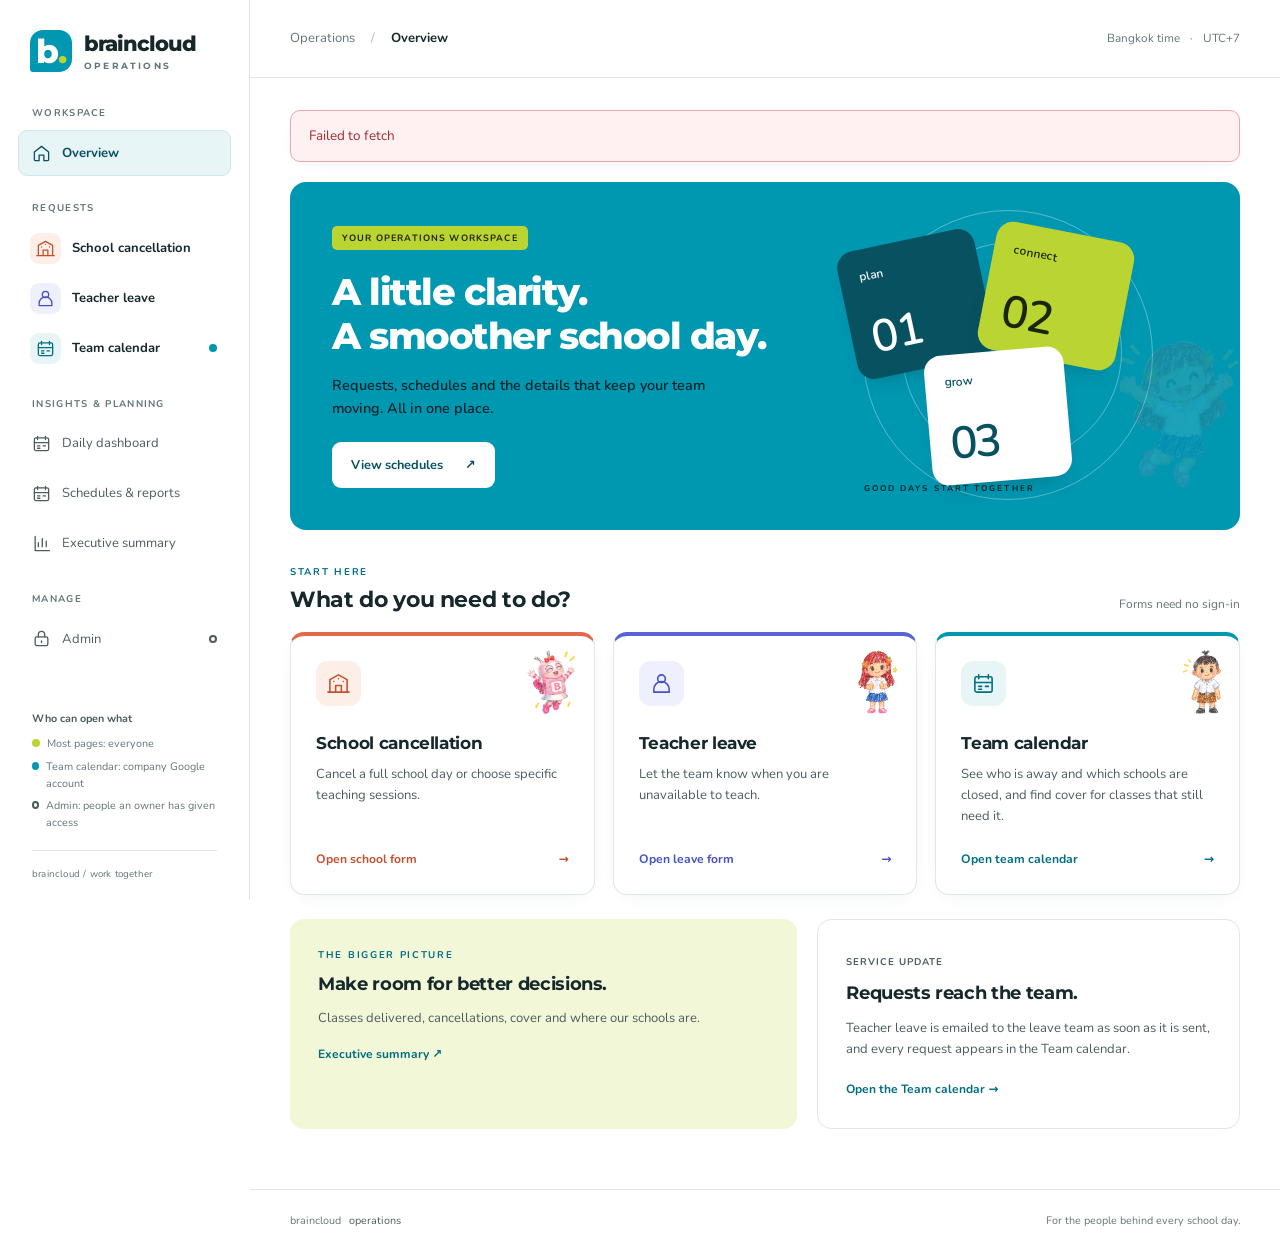
==== commit 9683518a: "Optional Log in with LINE on a computer" ====
--- a/index.html
+++ b/index.html
@@ -15,7 +15,7 @@
       content="default-src 'self'; script-src 'self' https://accounts.google.com/gsi/client; style-src 'self' https://accounts.google.com/gsi/style; frame-src https://accounts.google.com/gsi/; img-src 'self' data: blob: https://profile.line-scdn.net; connect-src 'self' https://*.supabase.co https://accounts.google.com/gsi/; object-src 'none'; base-uri 'none'; form-action 'self'"
     />
     <title>Braincloud Operations</title>
-    <link rel="stylesheet" href="styles.css?v=10f38cf10e5f" />
+    <link rel="stylesheet" href="styles.css?v=a3893f8159db" />
   </head>
   <body>
     <a class="skip-link" href="#main-content">Skip to content</a>
@@ -153,7 +153,7 @@
             <span class="art-caption">GOOD DAYS START TOGETHER</span>
             <img
               class="hero-mascot"
-              src="characters/girl-cheer.webp?v=10f38cf10e5f"
+              src="characters/girl-cheer.webp?v=a3893f8159db"
               alt=""
               loading="lazy"
               decoding="async"
@@ -178,7 +178,7 @@
               ></span
               ><img
                 class="card-character"
-                src="characters/robot-b-cheer.webp?v=10f38cf10e5f"
+                src="characters/robot-b-cheer.webp?v=a3893f8159db"
                 alt=""
                 loading="lazy"
                 decoding="async"
@@ -201,7 +201,7 @@
               ></span
               ><img
                 class="card-character"
-                src="characters/girl-thumbs.webp?v=10f38cf10e5f"
+                src="characters/girl-thumbs.webp?v=a3893f8159db"
                 alt=""
                 loading="lazy"
                 decoding="async"
@@ -222,7 +222,7 @@
               ></span
               ><img
                 class="card-character"
-                src="characters/boy-neutral.webp?v=10f38cf10e5f"
+                src="characters/boy-neutral.webp?v=a3893f8159db"
                 alt=""
                 loading="lazy"
                 decoding="async"
@@ -268,7 +268,7 @@
         <div class="page-heading has-mascot" data-accent="school">
           <img
             class="hero-character"
-            src="characters/robot-b-cheer.webp?v=10f38cf10e5f"
+            src="characters/robot-b-cheer.webp?v=a3893f8159db"
             alt=""
             loading="lazy"
             decoding="async"
@@ -398,7 +398,7 @@
         <div class="page-heading has-mascot" data-accent="teacher">
           <img
             class="hero-character"
-            src="characters/girl-thumbs.webp?v=10f38cf10e5f"
+            src="characters/girl-thumbs.webp?v=a3893f8159db"
             alt=""
             loading="lazy"
             decoding="async"
@@ -571,7 +571,7 @@
         <div class="page-heading has-mascot" data-accent="calendar">
           <img
             class="hero-character"
-            src="characters/boy-neutral.webp?v=10f38cf10e5f"
+            src="characters/boy-neutral.webp?v=a3893f8159db"
             alt=""
             loading="lazy"
             decoding="async"
@@ -605,7 +605,7 @@
         <div class="page-heading has-mascot">
           <img
             class="hero-character"
-            src="characters/robot-r-neutral.webp?v=10f38cf10e5f"
+            src="characters/robot-r-neutral.webp?v=a3893f8159db"
             alt=""
             loading="lazy"
             decoding="async"
@@ -666,7 +666,7 @@
         <div class="page-heading has-mascot">
           <img
             class="hero-character"
-            src="characters/robot-b-wave.webp?v=10f38cf10e5f"
+            src="characters/robot-b-wave.webp?v=a3893f8159db"
             alt=""
             loading="lazy"
             decoding="async"
@@ -705,7 +705,7 @@
         <div class="page-heading has-mascot">
           <img
             class="hero-character"
-            src="characters/girl-cheer.webp?v=10f38cf10e5f"
+            src="characters/girl-cheer.webp?v=a3893f8159db"
             alt=""
             loading="lazy"
             decoding="async"
@@ -966,7 +966,7 @@
         <div class="page-heading has-mascot">
           <img
             class="hero-character"
-            src="characters/boy-confused.webp?v=10f38cf10e5f"
+            src="characters/boy-confused.webp?v=a3893f8159db"
             alt=""
             loading="lazy"
             decoding="async"
@@ -1407,6 +1407,6 @@
       <span>braincloud <strong>operations</strong></span
       ><span>For the people behind every school day.</span>
     </footer>
-    <script type="module" src="app.mjs?v=10f38cf10e5f"></script>
+    <script type="module" src="app.mjs?v=a3893f8159db"></script>
   </body>
 </html>
--- a/styles.css
+++ b/styles.css
@@ -2379,6 +2379,37 @@
 }
 .search-result-note:empty {
   display: none;
+}
+/* Optional "Log in with LINE" under "Submitted by" (LINE's green). */
+.line-signin {
+  display: flex;
+  flex-wrap: wrap;
+  align-items: center;
+  gap: 6px 12px;
+  margin: -6px 0 18px;
+}
+.line-signin-button {
+  display: inline-flex;
+  align-items: center;
+  min-height: 40px;
+  padding: 8px 18px;
+  border-radius: 999px;
+  background: #06c755;
+  color: #fff;
+  font-weight: 700;
+  text-decoration: none;
+}
+.line-signin-button:hover {
+  background: #05a648;
+}
+.line-signin small {
+  flex: 1 1 220px;
+  color: var(--muted);
+  font-size: 12px;
+}
+.line-identity .link-button {
+  margin-top: 4px;
+  font-size: 12px;
 }
 .line-identity {
   display: flex;
@@ -5253,6 +5284,14 @@
   background: #fff4cc;
   color: #4a3a00;
 }
+/* "Is this you?": one close spelling per line. */
+.new-person-suggestion {
+  display: flex;
+  flex-wrap: wrap;
+  align-items: center;
+  gap: 8px;
+  margin-top: 8px;
+}
 .new-person-review {
   margin: 0 0 14px;
   padding: 12px 14px;
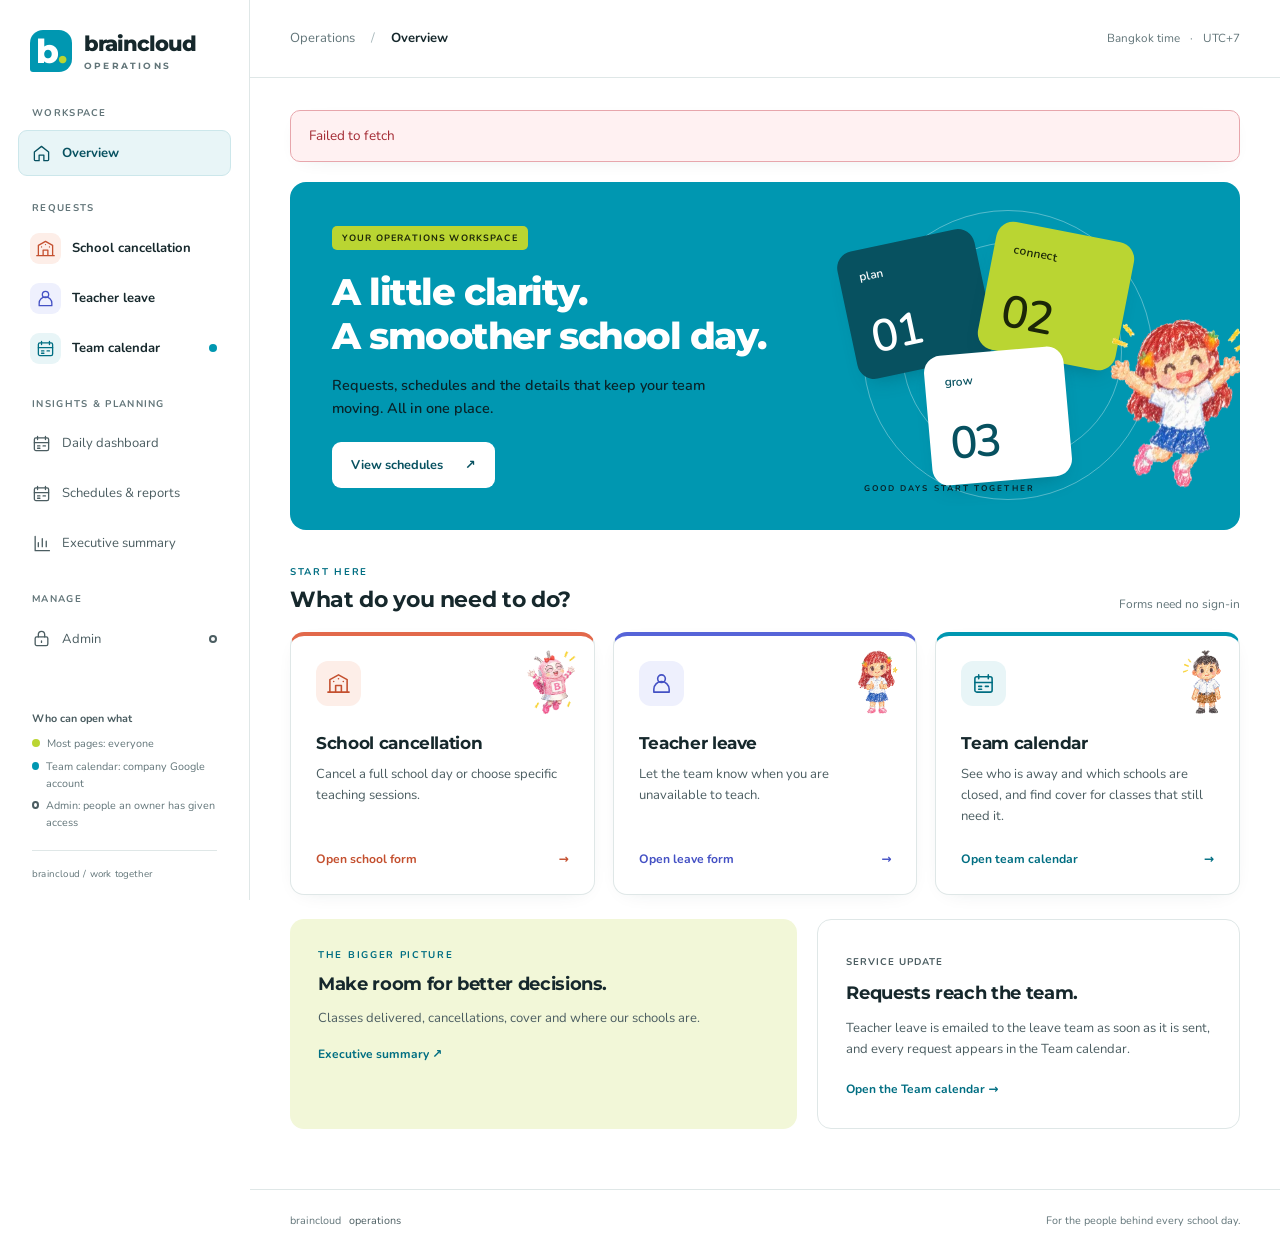
==== commit 5dcf514f: "Calendar cards: date range instead of day count" ====
--- a/index.html
+++ b/index.html
@@ -15,7 +15,7 @@
       content="default-src 'self'; script-src 'self' https://accounts.google.com/gsi/client; style-src 'self' https://accounts.google.com/gsi/style; frame-src https://accounts.google.com/gsi/; img-src 'self' data: blob: https://profile.line-scdn.net; connect-src 'self' https://*.supabase.co https://accounts.google.com/gsi/; object-src 'none'; base-uri 'none'; form-action 'self'"
     />
     <title>Braincloud Operations</title>
-    <link rel="stylesheet" href="styles.css?v=a3893f8159db" />
+    <link rel="stylesheet" href="styles.css?v=babeefb49840" />
   </head>
   <body>
     <a class="skip-link" href="#main-content">Skip to content</a>
@@ -153,7 +153,7 @@
             <span class="art-caption">GOOD DAYS START TOGETHER</span>
             <img
               class="hero-mascot"
-              src="characters/girl-cheer.webp?v=a3893f8159db"
+              src="characters/girl-cheer.webp?v=babeefb49840"
               alt=""
               loading="lazy"
               decoding="async"
@@ -178,7 +178,7 @@
               ></span
               ><img
                 class="card-character"
-                src="characters/robot-b-cheer.webp?v=a3893f8159db"
+                src="characters/robot-b-cheer.webp?v=babeefb49840"
                 alt=""
                 loading="lazy"
                 decoding="async"
@@ -201,7 +201,7 @@
               ></span
               ><img
                 class="card-character"
-                src="characters/girl-thumbs.webp?v=a3893f8159db"
+                src="characters/girl-thumbs.webp?v=babeefb49840"
                 alt=""
                 loading="lazy"
                 decoding="async"
@@ -222,7 +222,7 @@
               ></span
               ><img
                 class="card-character"
-                src="characters/boy-neutral.webp?v=a3893f8159db"
+                src="characters/boy-neutral.webp?v=babeefb49840"
                 alt=""
                 loading="lazy"
                 decoding="async"
@@ -268,7 +268,7 @@
         <div class="page-heading has-mascot" data-accent="school">
           <img
             class="hero-character"
-            src="characters/robot-b-cheer.webp?v=a3893f8159db"
+            src="characters/robot-b-cheer.webp?v=babeefb49840"
             alt=""
             loading="lazy"
             decoding="async"
@@ -398,7 +398,7 @@
         <div class="page-heading has-mascot" data-accent="teacher">
           <img
             class="hero-character"
-            src="characters/girl-thumbs.webp?v=a3893f8159db"
+            src="characters/girl-thumbs.webp?v=babeefb49840"
             alt=""
             loading="lazy"
             decoding="async"
@@ -571,7 +571,7 @@
         <div class="page-heading has-mascot" data-accent="calendar">
           <img
             class="hero-character"
-            src="characters/boy-neutral.webp?v=a3893f8159db"
+            src="characters/boy-neutral.webp?v=babeefb49840"
             alt=""
             loading="lazy"
             decoding="async"
@@ -605,7 +605,7 @@
         <div class="page-heading has-mascot">
           <img
             class="hero-character"
-            src="characters/robot-r-neutral.webp?v=a3893f8159db"
+            src="characters/robot-r-neutral.webp?v=babeefb49840"
             alt=""
             loading="lazy"
             decoding="async"
@@ -666,7 +666,7 @@
         <div class="page-heading has-mascot">
           <img
             class="hero-character"
-            src="characters/robot-b-wave.webp?v=a3893f8159db"
+            src="characters/robot-b-wave.webp?v=babeefb49840"
             alt=""
             loading="lazy"
             decoding="async"
@@ -705,7 +705,7 @@
         <div class="page-heading has-mascot">
           <img
             class="hero-character"
-            src="characters/girl-cheer.webp?v=a3893f8159db"
+            src="characters/girl-cheer.webp?v=babeefb49840"
             alt=""
             loading="lazy"
             decoding="async"
@@ -966,7 +966,7 @@
         <div class="page-heading has-mascot">
           <img
             class="hero-character"
-            src="characters/boy-confused.webp?v=a3893f8159db"
+            src="characters/boy-confused.webp?v=babeefb49840"
             alt=""
             loading="lazy"
             decoding="async"
@@ -1407,6 +1407,6 @@
       <span>braincloud <strong>operations</strong></span
       ><span>For the people behind every school day.</span>
     </footer>
-    <script type="module" src="app.mjs?v=a3893f8159db"></script>
+    <script type="module" src="app.mjs?v=babeefb49840"></script>
   </body>
 </html>
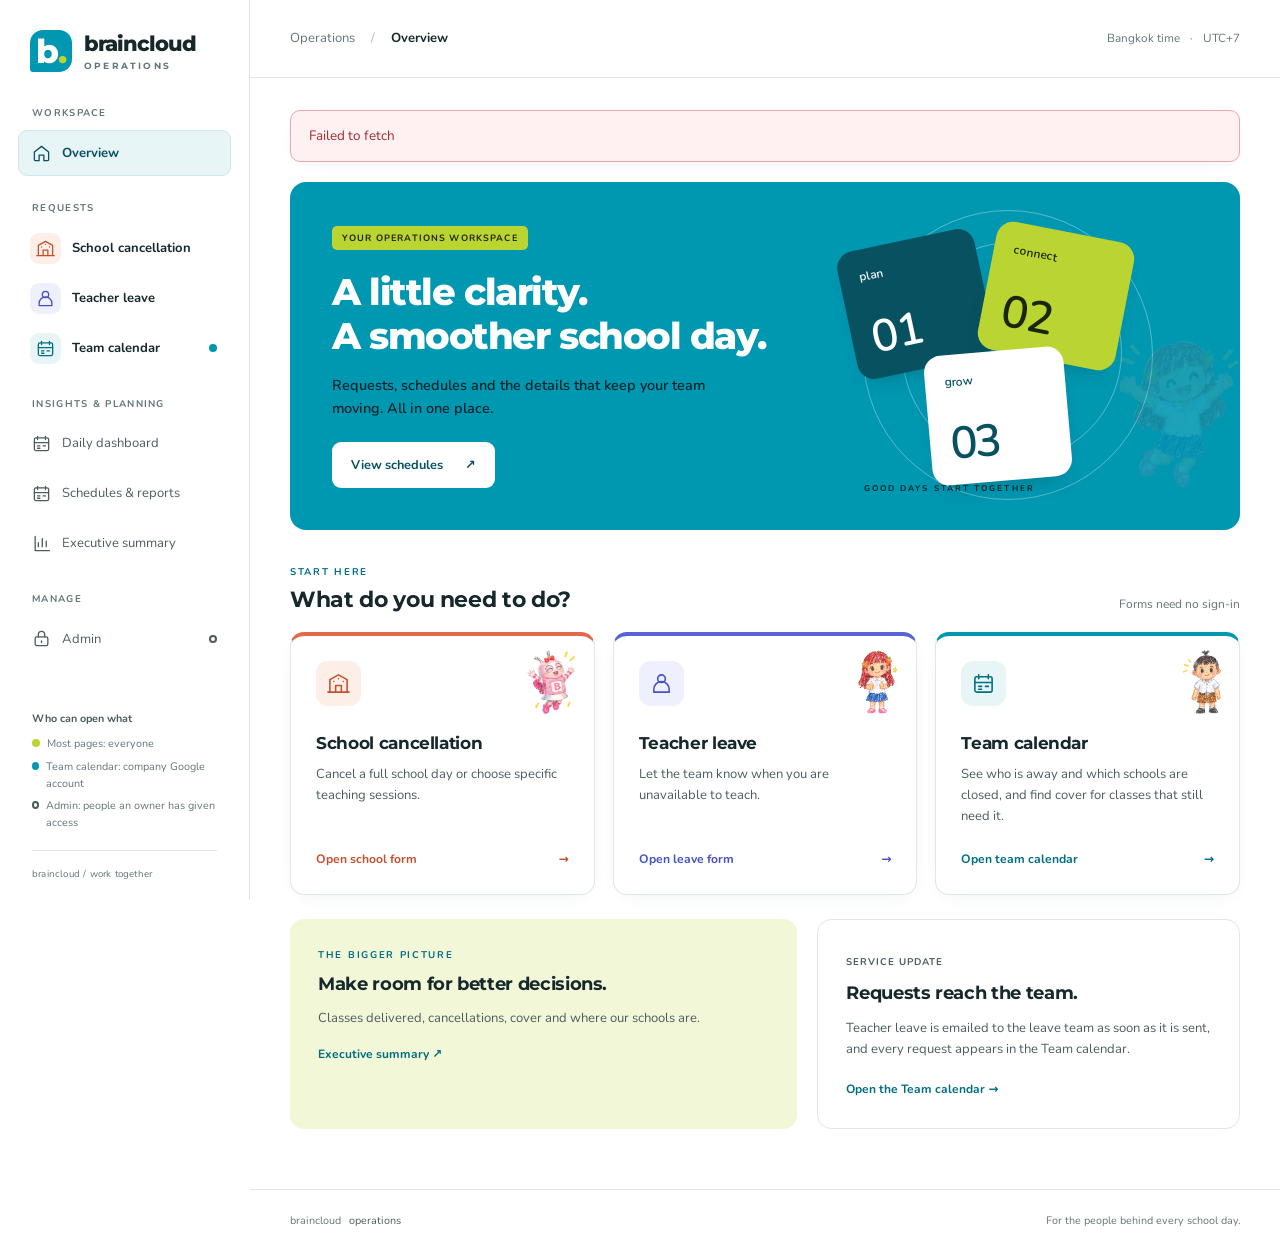
==== commit 5e04aa85: "Leave form: "This replaces #N" withdraws an earlier overlapping request Co-Authored-By: Claude Opus " ====
--- a/index.html
+++ b/index.html
@@ -15,7 +15,7 @@
       content="default-src 'self'; script-src 'self' https://accounts.google.com/gsi/client; style-src 'self' https://accounts.google.com/gsi/style; frame-src https://accounts.google.com/gsi/; img-src 'self' data: blob: https://profile.line-scdn.net; connect-src 'self' https://*.supabase.co https://accounts.google.com/gsi/; object-src 'none'; base-uri 'none'; form-action 'self'"
     />
     <title>Braincloud Operations</title>
-    <link rel="stylesheet" href="styles.css?v=babeefb49840" />
+    <link rel="stylesheet" href="styles.css?v=2395185c0984" />
   </head>
   <body>
     <a class="skip-link" href="#main-content">Skip to content</a>
@@ -153,7 +153,7 @@
             <span class="art-caption">GOOD DAYS START TOGETHER</span>
             <img
               class="hero-mascot"
-              src="characters/girl-cheer.webp?v=babeefb49840"
+              src="characters/girl-cheer.webp?v=2395185c0984"
               alt=""
               loading="lazy"
               decoding="async"
@@ -178,7 +178,7 @@
               ></span
               ><img
                 class="card-character"
-                src="characters/robot-b-cheer.webp?v=babeefb49840"
+                src="characters/robot-b-cheer.webp?v=2395185c0984"
                 alt=""
                 loading="lazy"
                 decoding="async"
@@ -201,7 +201,7 @@
               ></span
               ><img
                 class="card-character"
-                src="characters/girl-thumbs.webp?v=babeefb49840"
+                src="characters/girl-thumbs.webp?v=2395185c0984"
                 alt=""
                 loading="lazy"
                 decoding="async"
@@ -222,7 +222,7 @@
               ></span
               ><img
                 class="card-character"
-                src="characters/boy-neutral.webp?v=babeefb49840"
+                src="characters/boy-neutral.webp?v=2395185c0984"
                 alt=""
                 loading="lazy"
                 decoding="async"
@@ -268,7 +268,7 @@
         <div class="page-heading has-mascot" data-accent="school">
           <img
             class="hero-character"
-            src="characters/robot-b-cheer.webp?v=babeefb49840"
+            src="characters/robot-b-cheer.webp?v=2395185c0984"
             alt=""
             loading="lazy"
             decoding="async"
@@ -398,7 +398,7 @@
         <div class="page-heading has-mascot" data-accent="teacher">
           <img
             class="hero-character"
-            src="characters/girl-thumbs.webp?v=babeefb49840"
+            src="characters/girl-thumbs.webp?v=2395185c0984"
             alt=""
             loading="lazy"
             decoding="async"
@@ -571,7 +571,7 @@
         <div class="page-heading has-mascot" data-accent="calendar">
           <img
             class="hero-character"
-            src="characters/boy-neutral.webp?v=babeefb49840"
+            src="characters/boy-neutral.webp?v=2395185c0984"
             alt=""
             loading="lazy"
             decoding="async"
@@ -605,7 +605,7 @@
         <div class="page-heading has-mascot">
           <img
             class="hero-character"
-            src="characters/robot-r-neutral.webp?v=babeefb49840"
+            src="characters/robot-r-neutral.webp?v=2395185c0984"
             alt=""
             loading="lazy"
             decoding="async"
@@ -666,7 +666,7 @@
         <div class="page-heading has-mascot">
           <img
             class="hero-character"
-            src="characters/robot-b-wave.webp?v=babeefb49840"
+            src="characters/robot-b-wave.webp?v=2395185c0984"
             alt=""
             loading="lazy"
             decoding="async"
@@ -705,7 +705,7 @@
         <div class="page-heading has-mascot">
           <img
             class="hero-character"
-            src="characters/girl-cheer.webp?v=babeefb49840"
+            src="characters/girl-cheer.webp?v=2395185c0984"
             alt=""
             loading="lazy"
             decoding="async"
@@ -966,7 +966,7 @@
         <div class="page-heading has-mascot">
           <img
             class="hero-character"
-            src="characters/boy-confused.webp?v=babeefb49840"
+            src="characters/boy-confused.webp?v=2395185c0984"
             alt=""
             loading="lazy"
             decoding="async"
@@ -1407,6 +1407,6 @@
       <span>braincloud <strong>operations</strong></span
       ><span>For the people behind every school day.</span>
     </footer>
-    <script type="module" src="app.mjs?v=babeefb49840"></script>
+    <script type="module" src="app.mjs?v=2395185c0984"></script>
   </body>
 </html>
--- a/styles.css
+++ b/styles.css
@@ -195,6 +195,12 @@
   color: #704600;
   border-left: 4px solid #d8a13b;
   border-radius: 8px;
+}
+/* "This replaces #N" under an earlier request in the overlap notice. */
+.conflict-notice .replace-line {
+  margin-top: 6px;
+  font-weight: 700;
+  cursor: pointer;
 }
 .history-card {
   margin: 14px 0;
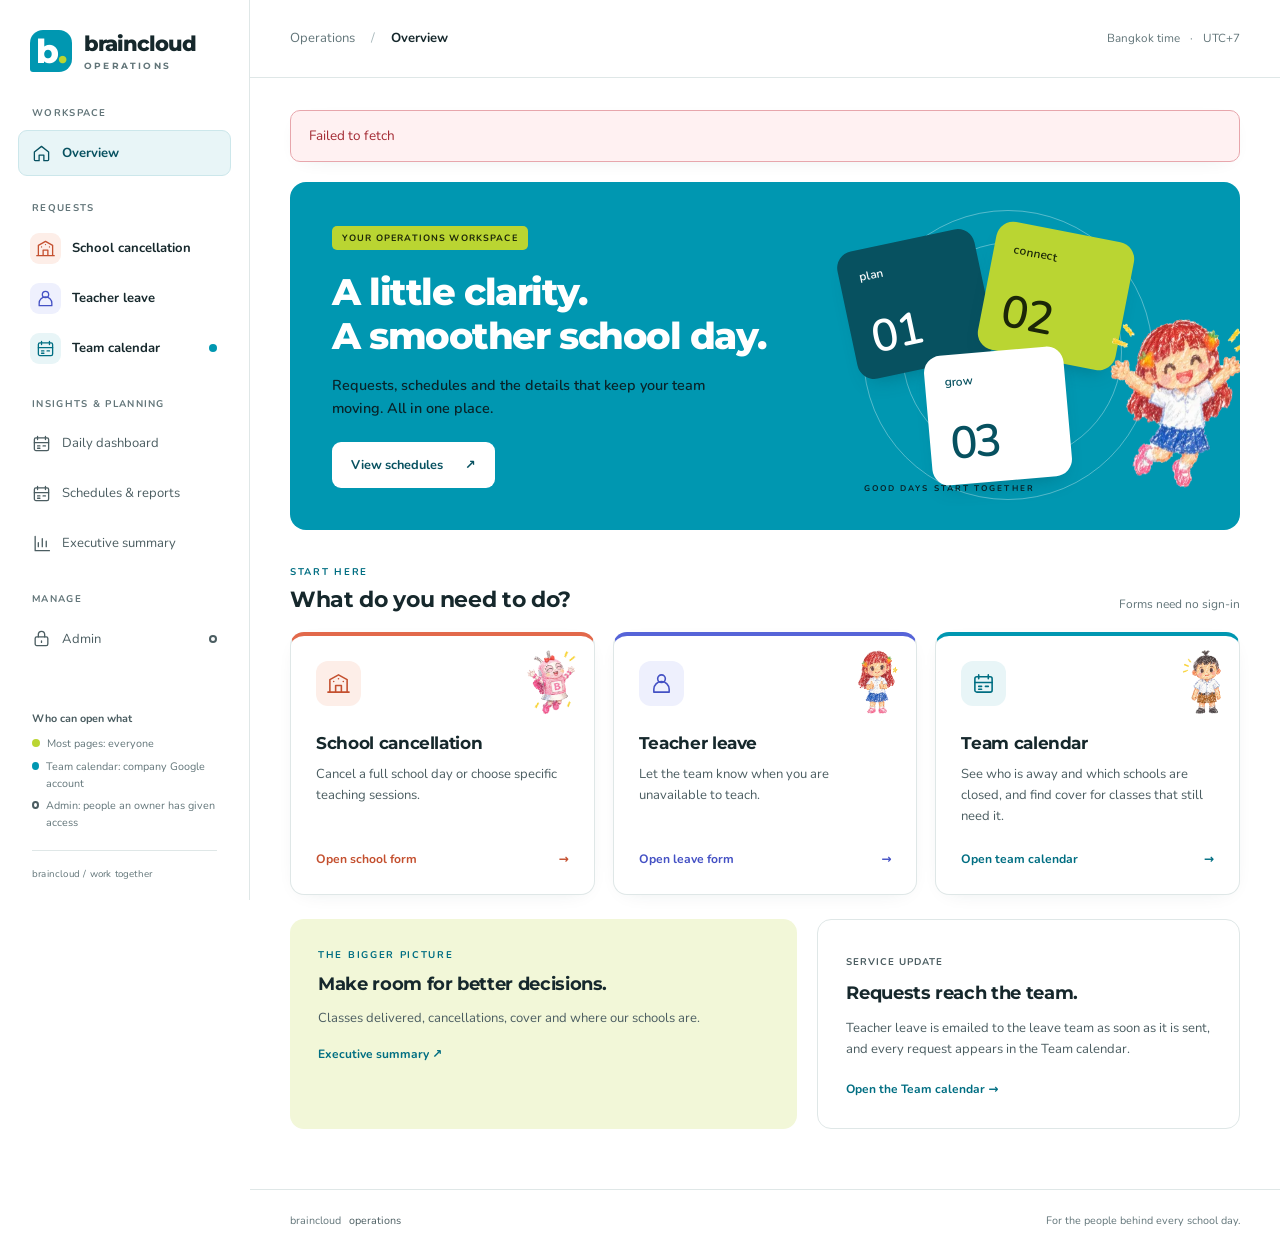
==== commit c888248e: "People & schools: Coordinators view (who coordinates which school, edit in place)" ====
--- a/index.html
+++ b/index.html
@@ -15,7 +15,7 @@
       content="default-src 'self'; script-src 'self' https://accounts.google.com/gsi/client; style-src 'self' https://accounts.google.com/gsi/style; frame-src https://accounts.google.com/gsi/; img-src 'self' data: blob: https://profile.line-scdn.net; connect-src 'self' https://*.supabase.co https://accounts.google.com/gsi/; object-src 'none'; base-uri 'none'; form-action 'self'"
     />
     <title>Braincloud Operations</title>
-    <link rel="stylesheet" href="styles.css?v=2395185c0984" />
+    <link rel="stylesheet" href="styles.css?v=6b3ed7888e3c" />
   </head>
   <body>
     <a class="skip-link" href="#main-content">Skip to content</a>
@@ -153,7 +153,7 @@
             <span class="art-caption">GOOD DAYS START TOGETHER</span>
             <img
               class="hero-mascot"
-              src="characters/girl-cheer.webp?v=2395185c0984"
+              src="characters/girl-cheer.webp?v=6b3ed7888e3c"
               alt=""
               loading="lazy"
               decoding="async"
@@ -178,7 +178,7 @@
               ></span
               ><img
                 class="card-character"
-                src="characters/robot-b-cheer.webp?v=2395185c0984"
+                src="characters/robot-b-cheer.webp?v=6b3ed7888e3c"
                 alt=""
                 loading="lazy"
                 decoding="async"
@@ -201,7 +201,7 @@
               ></span
               ><img
                 class="card-character"
-                src="characters/girl-thumbs.webp?v=2395185c0984"
+                src="characters/girl-thumbs.webp?v=6b3ed7888e3c"
                 alt=""
                 loading="lazy"
                 decoding="async"
@@ -222,7 +222,7 @@
               ></span
               ><img
                 class="card-character"
-                src="characters/boy-neutral.webp?v=2395185c0984"
+                src="characters/boy-neutral.webp?v=6b3ed7888e3c"
                 alt=""
                 loading="lazy"
                 decoding="async"
@@ -268,7 +268,7 @@
         <div class="page-heading has-mascot" data-accent="school">
           <img
             class="hero-character"
-            src="characters/robot-b-cheer.webp?v=2395185c0984"
+            src="characters/robot-b-cheer.webp?v=6b3ed7888e3c"
             alt=""
             loading="lazy"
             decoding="async"
@@ -398,7 +398,7 @@
         <div class="page-heading has-mascot" data-accent="teacher">
           <img
             class="hero-character"
-            src="characters/girl-thumbs.webp?v=2395185c0984"
+            src="characters/girl-thumbs.webp?v=6b3ed7888e3c"
             alt=""
             loading="lazy"
             decoding="async"
@@ -571,7 +571,7 @@
         <div class="page-heading has-mascot" data-accent="calendar">
           <img
             class="hero-character"
-            src="characters/boy-neutral.webp?v=2395185c0984"
+            src="characters/boy-neutral.webp?v=6b3ed7888e3c"
             alt=""
             loading="lazy"
             decoding="async"
@@ -605,7 +605,7 @@
         <div class="page-heading has-mascot">
           <img
             class="hero-character"
-            src="characters/robot-r-neutral.webp?v=2395185c0984"
+            src="characters/robot-r-neutral.webp?v=6b3ed7888e3c"
             alt=""
             loading="lazy"
             decoding="async"
@@ -625,7 +625,7 @@
             Today</button
           ><label class="check-label"
             ><input type="checkbox" id="dashboard-auto" checked /> Auto refresh
-            · 1 min</label
+            · 5 min</label
           >
         </form>
         <p id="dashboard-note" role="status"></p>
@@ -666,7 +666,7 @@
         <div class="page-heading has-mascot">
           <img
             class="hero-character"
-            src="characters/robot-b-wave.webp?v=2395185c0984"
+            src="characters/robot-b-wave.webp?v=6b3ed7888e3c"
             alt=""
             loading="lazy"
             decoding="async"
@@ -705,7 +705,7 @@
         <div class="page-heading has-mascot">
           <img
             class="hero-character"
-            src="characters/girl-cheer.webp?v=2395185c0984"
+            src="characters/girl-cheer.webp?v=6b3ed7888e3c"
             alt=""
             loading="lazy"
             decoding="async"
@@ -966,7 +966,7 @@
         <div class="page-heading has-mascot">
           <img
             class="hero-character"
-            src="characters/boy-confused.webp?v=2395185c0984"
+            src="characters/boy-confused.webp?v=6b3ed7888e3c"
             alt=""
             loading="lazy"
             decoding="async"
@@ -1407,6 +1407,6 @@
       <span>braincloud <strong>operations</strong></span
       ><span>For the people behind every school day.</span>
     </footer>
-    <script type="module" src="app.mjs?v=2395185c0984"></script>
+    <script type="module" src="app.mjs?v=6b3ed7888e3c"></script>
   </body>
 </html>
--- a/styles.css
+++ b/styles.css
@@ -5515,3 +5515,203 @@
   top: 0;
   z-index: 3;
 }
+
+/* Coordinators (People & schools): every active school and who coordinates it. */
+.coord-view {
+  display: grid;
+  gap: 12px;
+  margin-top: 12px;
+}
+.coord-intro {
+  margin: 0;
+  max-width: 70ch;
+}
+.coord-summary {
+  display: flex;
+  flex-wrap: wrap;
+  gap: 6px;
+}
+.coord-chip {
+  display: inline-flex;
+  align-items: center;
+  gap: 8px;
+  min-height: 34px;
+  padding: 4px 6px 4px 13px;
+  border: 1px solid var(--line);
+  border-radius: 999px;
+  background: var(--surface);
+  color: var(--ink);
+  font-size: 0.8rem;
+  font-weight: 600;
+}
+.coord-chip b {
+  min-width: 26px;
+  padding: 1px 8px;
+  border-radius: 999px;
+  background: var(--teal-tint);
+  color: var(--teal-dark);
+  text-align: center;
+}
+.coord-chip[data-empty="true"] {
+  border-style: dashed;
+  border-color: #d9a441;
+  background: #fff8e8;
+  color: #6b4b0a;
+}
+.coord-chip[data-empty="true"] b {
+  background: #ffefc6;
+  color: #573c06;
+}
+.coord-chip:hover:not(:disabled),
+.coord-chip[aria-pressed="true"] {
+  background: var(--lime-tint);
+  border-color: var(--lime);
+  color: var(--ink);
+}
+.coord-controls {
+  align-items: center;
+}
+.coord-by {
+  display: inline-flex;
+  align-items: center;
+  gap: 8px;
+  font-size: 0.8rem;
+}
+.coord-list {
+  display: grid;
+  gap: 14px;
+}
+.coord-group {
+  border: 1px solid var(--line);
+  border-radius: 14px;
+  background: var(--surface);
+  overflow: hidden;
+}
+.coord-group-head {
+  display: flex;
+  align-items: center;
+  gap: 10px;
+  padding: 10px 14px;
+  background: var(--teal-tint);
+  border-bottom: 1px solid var(--line);
+}
+.coord-group-head h3 {
+  margin: 0;
+  font-size: 0.95rem;
+  display: flex;
+  align-items: center;
+  gap: 6px;
+  flex-wrap: wrap;
+}
+.coord-n {
+  color: var(--muted);
+  font-size: 0.8rem;
+  font-weight: 400;
+}
+.coord-row {
+  display: grid;
+  grid-template-columns: auto minmax(0, 1fr) minmax(170px, 230px);
+  align-items: center;
+  gap: 4px 12px;
+  padding: 8px 14px;
+  border-top: 1px solid var(--line);
+}
+.coord-group-head + .coord-row {
+  border-top: 0;
+}
+.coord-row[data-state="changed"] {
+  background: var(--lime-tint);
+}
+.coord-row[data-state="error"] {
+  background: var(--error-tint);
+}
+.coord-group input[type="checkbox"] {
+  width: 18px;
+  height: 18px;
+  margin: 0;
+  accent-color: var(--teal);
+}
+.coord-school {
+  min-width: 0;
+  overflow-wrap: anywhere;
+}
+.coord-school .directory-sub {
+  display: block;
+}
+.coord-who {
+  display: grid;
+  gap: 2px;
+}
+.coord-input {
+  min-height: 38px;
+  margin: 0;
+  padding: 6px 12px;
+  border-radius: 10px;
+}
+.coord-row[data-state="changed"] .coord-input {
+  border-color: var(--lime-ink);
+  font-weight: 700;
+}
+.coord-row[data-state="error"] .coord-input {
+  border-color: var(--error);
+}
+.coord-hint {
+  min-height: 0;
+  font-size: 0.72rem;
+  color: var(--muted);
+}
+.coord-row[data-state="error"] .coord-hint,
+.coord-error {
+  color: var(--error);
+}
+.coord-bulk,
+.coord-save {
+  display: flex;
+  flex-wrap: wrap;
+  align-items: center;
+  gap: 8px 12px;
+  padding: 10px 14px;
+  border-radius: 14px;
+}
+.coord-bulk {
+  border: 1px solid #a7cdd3;
+  background: var(--teal-tint);
+}
+.coord-bulk .coord-input {
+  width: min(230px, 100%);
+}
+.coord-save {
+  position: sticky;
+  bottom: 12px;
+  z-index: 4;
+  border: 1px solid var(--lime);
+  background: var(--surface);
+  box-shadow: 0 10px 30px -14px #173b3f60;
+}
+.coord-save .coord-error {
+  font-size: 0.8rem;
+}
+.coord-from {
+  display: inline-flex;
+  align-items: center;
+  gap: 8px;
+  margin: 0 0 0 auto;
+  font-size: 0.8rem;
+}
+.coord-from input {
+  width: auto;
+  min-height: 38px;
+  margin: 0;
+  padding-block: 4px;
+}
+@media (max-width: 650px) {
+  .coord-row {
+    grid-template-columns: auto minmax(0, 1fr);
+  }
+  .coord-who {
+    grid-column: 2;
+  }
+  .coord-from {
+    margin-left: 0;
+  }
+}
